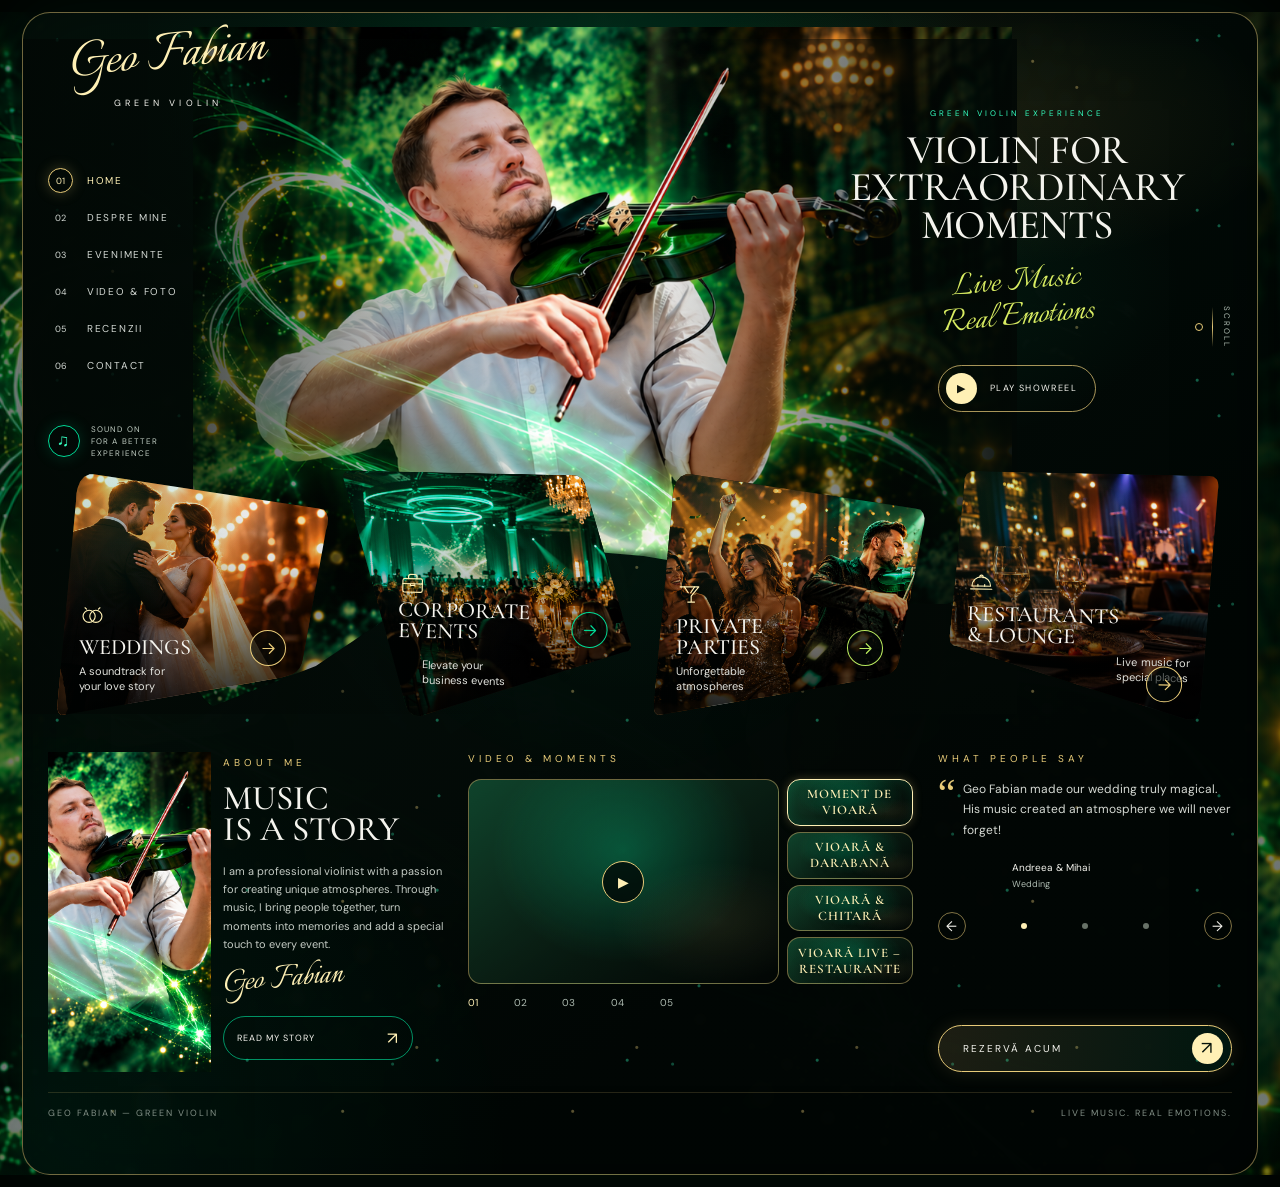
==== index.html @ 070e8568 "constructie momente si video" ====
<!DOCTYPE html>
<html lang="ro">

<head>
    <meta charset="UTF-8">
    <meta name="viewport" content="width=device-width, initial-scale=1.0">
    <meta name="theme-color" content="#03120d">

    <title>Geo Fabian | Green Violin</title>

    <meta name="description"
        content="Geo Fabian - Green Violin. Muzică live la nunți, evenimente corporate și petreceri private.">

    <link rel="stylesheet" href="style.css">
</head>

<body>

    <main class="site-shell">

        <!-- HERO: NAVIGARE + ARTIST + SLOGAN -->

        <section class="hero" id="home">

            <header class="brand">
                <a href="#home" class="brand-link" aria-label="Green Violin - Acasă">
                    <span class="brand-name">Geo Fabian</span>
                    <span class="brand-subtitle">GREEN VIOLIN</span>
                </a>
            </header>

            <nav class="side-navigation" aria-label="Navigare principală">


                <a href="#home" class="nav-link active">
                    <span class="nav-number">01</span>
                    <span>Home</span>
                </a>

                <a href="#despre" class="nav-link">
                    <span class="nav-number">02</span>
                    <span>Despre mine</span>
                </a>

                <a href="#evenimente" class="nav-link">
                    <span class="nav-number">03</span>
                    <span>Evenimente</span>
                </a>

                <a href="#media" class="nav-link">
                    <span class="nav-number">04</span>
                    <span>Video & Foto</span>
                </a>

                <a href="#recenzii" class="nav-link">
                    <span class="nav-number">05</span>
                    <span>Recenzii</span>
                </a>

                <a href="#contact" class="nav-link">
                    <span class="nav-number">06</span>
                    <span>Contact</span>
                </a>
            </nav>

            <button class="sound-control" type="button" aria-pressed="false">
                <span class="sound-icon" aria-hidden="true">♫</span>
                <span>
                    Sound on<br>
                    for a better<br>
                    experience
                </span>
            </button>

            <div class="hero-artist">
                <img src="images/geo-fabian-hero.png" alt="Geo Fabian cântând la vioara verde" class="hero-image">
            </div>

            <div class="hero-copy">
                <p class="hero-eyebrow">GREEN VIOLIN EXPERIENCE</p>

                <h1>
                    Violin for<br>
                    extraordinary<br>
                    moments
                </h1>

                <p class="hero-signature">
                    Live Music<br>
                    Real Emotions
                </p>

                <a href="#media" class="showreel-button">
                    <span class="play-icon" aria-hidden="true">▶</span>
                    <span>Play showreel</span>
                </a>
            </div>

            <a href="#evenimente" class="scroll-indicator">
                <span>Scroll</span>
                <span class="scroll-line"></span>
                <span class="scroll-dot"></span>
            </a>

        </section>


        <!-- SERVICII / EVENIMENTE -->

        <section class="events-section" id="evenimente">

            <a class="event-card wedding-card" href="weddings.html" aria-label="Detalii și ofertă pentru nunți">
                <div class="event-card-shape">
                    <img src="images/weddings.jpg" alt="Muzică live la o nuntă">
                    <div class="event-overlay"></div>

                    <div class="event-content">
                        <span class="event-icon" aria-hidden="true">
                            <svg class="event-icon-svg" viewBox="0 0 32 32" focusable="false">
                                <circle cx="12" cy="17" r="7.2" />
                                <circle cx="20" cy="17" r="7.2" />
                                <path d="M9 8.5 7.2 6.8M23 8.5l1.8-1.7" />
                            </svg>
                        </span>
                        <h2>Weddings</h2>
                        <p>A soundtrack for<br>your love story</p>
                    </div>

                    <span class="event-arrow" aria-hidden="true">
                        <svg class="event-arrow-icon" viewBox="0 0 24 24" aria-hidden="true" focusable="false">
                            <path d="M5 12h14M13 6l6 6-6 6" />
                        </svg>
                    </span>
                </div>
            </a>

            <a class="event-card corporate-card" href="corporate.html"
                aria-label="Detalii și ofertă pentru evenimente corporate">
                <div class="event-card-shape">
                    <img src="images/corporate-events.jpg" alt="Eveniment corporate cu muzică live">
                    <div class="event-overlay"></div>

                    <div class="event-content">
                        <span class="event-icon" aria-hidden="true">
                            <svg class="event-icon-svg" viewBox="0 0 32 32" focusable="false">
                                <rect x="4.5" y="11" width="23" height="16" rx="2" />
                                <path
                                    d="M11 11V8.5A2.5 2.5 0 0 1 13.5 6h5A2.5 2.5 0 0 1 21 8.5V11M4.5 17h23M13.5 17v2h5v-2" />
                            </svg>
                        </span>
                        <h2>Corporate<br>Events</h2>
                        <p>Elevate your<br>business events</p>
                    </div>

                    <span class="event-arrow" aria-hidden="true">
                        <svg class="event-arrow-icon" viewBox="0 0 24 24" aria-hidden="true" focusable="false">
                            <path d="M5 12h14M13 6l6 6-6 6" />
                        </svg>
                    </span>
                </div>
            </a>
            <a class="event-card private-card" href="private-parties.html"
                aria-label="Detalii și ofertă pentru petreceri private">
                <div class="event-card-shape">
                    <img src="images/private-parties.jpg" alt="Petrecere privată cu muzică live">
                    <div class="event-overlay"></div>

                    <div class="event-content">
                        <span class="event-icon" aria-hidden="true">
                            <svg class="event-icon-svg" viewBox="0 0 32 32" focusable="false">
                                <path d="M5 7h22L18 18v7M14 25h8M18 18v7" />
                                <path d="M10 7l4.5 7M22 7l-4.5 7" />
                            </svg>
                        </span>
                        <h2>Private<br>Parties</h2>
                        <p>Unforgettable<br>atmospheres</p>
                    </div>

                    <span class="event-arrow" aria-hidden="true"> <svg class="event-arrow-icon" viewBox="0 0 24 24"
                            aria-hidden="true" focusable="false">
                            <path d="M5 12h14M13 6l6 6-6 6" />
                        </svg>
                    </span>
                </div>
            </a>

            <a class="event-card lounge-card" href="restaurants-lounge.html"
                aria-label="Detalii și ofertă pentru restaurante și lounge">
                <div class="event-card-shape">
                    <img src="images/restaurants-lounge.jpg" alt="Restaurant elegant cu muzică live">
                    <div class="event-overlay"></div>

                    <div class="event-content">
                        <span class="event-icon" aria-hidden="true">
                            <svg class="event-icon-svg" viewBox="0 0 32 32" focusable="false">
                                <path d="M5 20.5a11 11 0 0 1 22 0H5Z" />
                                <path d="M3.5 24h25M14 9.5a2 2 0 1 1 4 0v1" />
                                <path d="M12 20.5v-2M20 20.5v-2" />
                            </svg>
                        </span>
                        <h2>Restaurants<br>& Lounge</h2>
                        <p>Live music for<br>special places</p>
                    </div>

                    <span class="event-arrow" aria-hidden="true">
                        <svg class="event-arrow-icon" viewBox="0 0 24 24" aria-hidden="true" focusable="false">
                            <path d="M5 12h14M13 6l6 6-6 6" />
                        </svg>
                    </span>
                </div>
            </a>

        </section>


        <!-- PREZENTARE ARTIST -->

        <section class="lower-section" id="despre">

            <article class="about-section">
                <div class="about-image-wrap">
                    <img src="images/geo-fabian-hero.png" alt="Portret artistic Geo Fabian - Green Violin"
                        class="about-image">
                </div>

                <div class="about-content">
                    <p class="section-eyebrow">ABOUT ME</p>

                    <h2>Music<br>is a story</h2>

                    <p class="about-description">
                        I am a professional violinist with a passion
                        for creating unique atmospheres. Through music,
                        I bring people together, turn moments into
                        memories and add a special touch to every event.
                    </p>

                    <p class="about-signature">Geo Fabian</p>

                    <button type="button" class="outline-button story-toggle" id="storyToggle" aria-expanded="false"
                        aria-controls="storyPanel">
                        <span class="story-button-text">Read my story</span>
                        <span class="story-button-icon">↗</span>
                    </button>
                </div>
                <div class="story-panel" id="storyPanel" aria-hidden="true">
                    <div class="story-panel-inner">
                        <p class="section-eyebrow">THE STORY BEHIND THE MUSIC</p>

                        <h3>My Story</h3>

                        <div class="story-text">
                            <!-- Povestea lui Geo va fi completată ulterior. -->
                        </div>
                    </div>
                </div>
            </article>




            <!-- GALERIE VIDEO SI FOTO -->


            <!-- GALERIE VIDEO SI FOTO -->
            <section class="media-section" id="media">
                <p class="section-eyebrow">VIDEO & MOMENTS</p>

                <div class="media-gallery">

                    <!-- ZONA VIDEO / FOTO PRINCIPALA -->
                    <div class="featured-video" id="featuredMedia">

                        <video id="featuredMediaVideo" muted playsinline loop preload="none">
                        </video>

                        <img id="featuredMediaImage" src="" alt="Geo Fabian - Green Violin">

                        <span class="video-play" id="mediaPlayIcon" aria-hidden="true">▶</span>

                    </div>

                    <!-- CELE PATRU OFERTE -->
                    <div class="media-thumbnails">

                        <button type="button" class="media-thumb active" data-video="" data-images=""
                            aria-pressed="true">

                            <span class="media-thumb-title">MOMENT DE VIOARĂ</span>
                        </button>

                        <button type="button" class="media-thumb" data-video="" data-images="" aria-pressed="false">

                            <span class="media-thumb-title">VIOARĂ & DARABANĂ</span>
                        </button>

                        <button type="button" class="media-thumb" data-video="" data-images="" aria-pressed="false">

                            <span class="media-thumb-title">VIOARĂ & CHITARĂ</span>
                        </button>

                        <button type="button" class="media-thumb" data-video="" data-images="" aria-pressed="false">

                            <span class="media-thumb-title">VIOARĂ LIVE – RESTAURANTE</span>
                        </button>

                    </div>

                </div>

                <div class="gallery-pagination" aria-label="Paginare galerie">
                    <span class="current">01</span>
                    <span>02</span>
                    <span>03</span>
                    <span>04</span>
                    <span>05</span>
                </div>
            </section>



            <!-- RECENZII -->

            <section class="reviews-section" id="recenzii">
                <p class="section-eyebrow">WHAT PEOPLE SAY</p>

                <div class="review-content">
                    <span class="quote-mark" aria-hidden="true">“</span>

                    <blockquote>
                        Geo Fabian made our wedding truly magical.
                        His music created an atmosphere we will
                        never forget!
                    </blockquote>

                    <div class="review-author">
                        <img src="images/review-couple.jpg" alt="Cuplu care a beneficiat de serviciile artistului">

                        <div>
                            <p>Andreea & Mihai</p>
                            <span>Wedding</span>
                        </div>
                    </div>
                </div>

                <div class="review-pagination" aria-label="Navigare recenzii">
                    <button type="button" aria-label="Recenzia anterioară">←</button>
                    <span class="review-dot active"></span>
                    <span class="review-dot"></span>
                    <span class="review-dot"></span>
                    <button type="button" aria-label="Recenzia următoare">→</button>
                </div>

                <button type="button" class="book-button" id="contact">
                    <span>Rezervă acum</span>
                    <span class="book-arrow">↗</span>
                </button>
            </section>

        </section>

        <footer class="site-footer">
            <p>Geo Fabian — GREEN VIOLIN</p>
            <p>Live Music. Real Emotions.</p>
        </footer>


        <!-- FEREASTRĂ REZERVARE -->
        <div class="booking-modal" id="bookingModal" aria-hidden="true">
            <div class="booking-backdrop" data-close-booking></div>

            <div class="booking-panel" role="dialog" aria-modal="true" aria-labelledby="bookingTitle">

                <button type="button" class="booking-close" data-close-booking aria-label="Închide fereastra">×</button>

                <p class="section-eyebrow">GREEN VIOLIN EXPERIENCE</p>
                <h2 id="bookingTitle">Hai să creăm un moment special</h2>
                <p class="booking-intro">
                    Spune-mi câteva detalii despre evenimentul tău și despre experiența muzicală pe care ți-o dorești.
                </p>

                <form id="bookingForm">

                    <label for="eventType">Tipul evenimentului</label>
                    <select id="eventType" name="eventType" required>
                        <option value="">Alege tipul evenimentului</option>
                        <option>Nuntă – primirea invitaților</option>
                        <option>Nuntă – moment artistic</option>
                        <option>Eveniment corporate</option>
                        <option>Lansare de carte</option>
                        <option>Expoziție</option>
                        <option>Petrecere privată</option>
                        <option>Club</option>
                        <option>Concert / Cafenea</option>
                        <option>Restaurant / Lounge</option>
                        <option>Alt tip de eveniment</option>
                    </select>

                    <label for="eventDate">Data evenimentului</label>
                    <input type="date" id="eventDate" name="eventDate" required>

                    <label for="musicFormat">Formula muzicală dorită</label>
                    <select id="musicFormat" name="musicFormat" required>
                        <option value="">Alege formula muzicală</option>
                        <option>Vioară solo</option>
                        <option>Mandolină solo</option>
                        <option>Vioară + darbuka</option>
                        <option>Vioară + chitară</option>
                    </select>

                    <label for="performanceDuration">Durata aproximativă a programului</label>
                    <input type="text" id="performanceDuration" name="performanceDuration"
                        placeholder="Exemplu: 1 oră, 2 ore..." required>

                    <label for="eventLocation">Locația evenimentului</label>
                    <input type="text" id="eventLocation" name="eventLocation" placeholder="Oraș / local / sală"
                        required>

                    <label for="eventTime">Ora aproximativă de începere</label>
                    <input type="time" id="eventTime" name="eventTime">

                    <label for="bookingDetails">Alte detalii (opțional)</label>
                    <textarea id="bookingDetails" name="bookingDetails" rows="3"
                        placeholder="Povestește-mi câteva detalii despre eveniment..."></textarea>

                    <button type="submit" class="booking-submit">
                        Trimite solicitarea pe WhatsApp <span>↗</span>
                    </button>

                    <p class="booking-note">
                        Solicitarea nu reprezintă o rezervare confirmată. Vei primi un răspuns privind disponibilitatea
                        și oferta.
                    </p>

                </form>
            </div>
        </div>



    </main>

    <script>
        const storyToggle = document.getElementById("storyToggle");
        const storyPanel = document.getElementById("storyPanel");
        const storyButtonText = storyToggle.querySelector(".story-button-text");

        storyToggle.addEventListener("click", () => {
            const isOpen = storyToggle.getAttribute("aria-expanded") === "true";

            storyToggle.setAttribute("aria-expanded", String(!isOpen));
            storyPanel.setAttribute("aria-hidden", String(isOpen));

            storyButtonText.textContent = isOpen
                ? "Read my story"
                : "Close story";

            if (isOpen) {
                storyPanel.classList.remove("is-open");
                storyPanel.classList.add("is-closing");

                const finishClosing = (event) => {
                    if (event.target !== storyPanel ||
                        event.animationName !== "storyFadeOut") {
                        return;
                    }

                    storyPanel.classList.remove("is-closing");
                    storyPanel.removeEventListener("animationend", finishClosing);
                };

                storyPanel.addEventListener("animationend", finishClosing);

            } else {
                storyPanel.classList.remove("is-closing");
                storyPanel.classList.add("is-open");
            }
        });


        // VIDEO & MOMENTS - SELECTAREA OFERTELOR

        const mediaButtons = document.querySelectorAll(".media-thumb");
        const featuredVideo = document.getElementById("featuredMediaVideo");
        const featuredImage = document.getElementById("featuredMediaImage");
        const mediaPlayIcon = document.getElementById("mediaPlayIcon");

        let imageSlideshow = null;

        function stopCurrentMedia() {
            clearInterval(imageSlideshow);
            imageSlideshow = null;

            featuredVideo.pause();
            featuredVideo.removeAttribute("src");
            featuredVideo.load();
            featuredVideo.classList.remove("is-visible");

            featuredImage.removeAttribute("src");
            featuredImage.classList.remove("is-visible");

            mediaPlayIcon.style.display = "none";
        }

        function showImages(images) {
            let currentImage = 0;

            function displayImage() {
                featuredImage.classList.remove("is-visible");

                featuredImage.onload = () => {
                    featuredImage.classList.add("is-visible");
                };

                featuredImage.src = images[currentImage];
                currentImage = (currentImage + 1) % images.length;
            }

            displayImage();

            if (images.length > 1) {
                imageSlideshow = setInterval(displayImage, 3000);
            }
        }

        function selectMedia(button) {
            stopCurrentMedia();

            mediaButtons.forEach(item => {
                const isActive = item === button;

                item.classList.toggle("active", isActive);
                item.setAttribute("aria-pressed", String(isActive));
            });

            const videoSource = button.dataset.video.trim();
            const imageSources = button.dataset.images
                .split("|")
                .map(path => path.trim())
                .filter(Boolean);

            if (videoSource) {
                featuredVideo.src = videoSource;
                featuredVideo.classList.add("is-visible");
                featuredVideo.load();

                featuredVideo.play().catch(() => {
                    mediaPlayIcon.style.display = "grid";
                });

            } else if (imageSources.length > 0) {
                showImages(imageSources);
            }
        }

        mediaButtons.forEach(button => {
            button.addEventListener("click", () => selectMedia(button));
        });


        // BOOKING MODAL
        const bookingModal = document.getElementById("bookingModal");
        const bookingButton = document.getElementById("contact");
        const bookingForm = document.getElementById("bookingForm");

        function openBookingModal() {
            bookingModal.classList.add("is-open");
            bookingModal.setAttribute("aria-hidden", "false");
            document.body.classList.add("booking-open");
        }

        function closeBookingModal() {
            bookingModal.classList.remove("is-open");
            bookingModal.setAttribute("aria-hidden", "true");
            document.body.classList.remove("booking-open");
        }

        bookingButton.addEventListener("click", openBookingModal);

        document.querySelectorAll("[data-close-booking]").forEach(button => {
            button.addEventListener("click", closeBookingModal);
        });

        document.addEventListener("keydown", event => {
            if (event.key === "Escape" && bookingModal.classList.contains("is-open")) {
                closeBookingModal();
            }
        });

        // TRIMITERE SOLICITARE PE WHATSAPP
        bookingForm.addEventListener("submit", function (event) {
            event.preventDefault();

            const tipEveniment = document.getElementById("eventType").value;
            const data = document.getElementById("eventDate").value;
            const formula = document.getElementById("musicFormat").value;
            const durata = document.getElementById("performanceDuration").value;
            const locatie = document.getElementById("eventLocation").value;
            const ora = document.getElementById("eventTime").value;
            const detalii = document.getElementById("bookingDetails").value;

            const mesaj = `
SOLICITARE DE REZERVARE — GREEN VIOLIN

Tipul evenimentului: ${tipEveniment}
Data: ${data}
Formula muzicală: ${formula}
Durata programului: ${durata}
Locația: ${locatie}
Ora de începere: ${ora || "Nespecificată"}

Detalii suplimentare:
${detalii || "Nu au fost adăugate detalii."}

Doresc să verific disponibilitatea și să primesc o ofertă.
            `;

            const numarWhatsApp = "07XXXXXX";
            const linkWhatsApp = `https://wa.me/${numarWhatsApp}?text=${encodeURIComponent(mesaj)}`;

            window.open(linkWhatsApp, "_blank");
        });


    </script>



</body>

</html>
---- style.css ----
/* =========================================================



   GEO FABIAN — GREEN VIOLIN



   Desktop concept reconstruction — temporary abstract visuals



   Replace the entire contents of style.css with this file.



   ========================================================= */







@import url('https\://fonts.googleapis.com/css2?family=Cormorant+Garamond:wght@400;500;600;700&family=DM+Sans:wght@300;400;500;600&family=Italianno&display=swap');







:root {



    --bg: #020805;



    --bg-deep: #010402;



    --panel: #06150e;



    --emerald: #00d995;



    --emerald-bright: #35ffc0;



    --emerald-dark: #063b29;



    --lime: #d9ed62;



    --gold: #e8cb79;



    --gold-light: #fff0b5;



    --white: #f5f4ee;



    --muted: #aebbb1;



    --line: rgba(232, 203, 121, .48);



    --shell-width: 1800px;



}







* {

    box-sizing: border-box;

    margin: 0;

    padding: 0;

}



html {

    scroll-behavior: smooth;

    background: var(--bg-deep);

}



body {

    min-width: 1100px;
    color: var(--white);

    background-color: #010604;
    background-image:
        linear-gradient(rgba(1, 6, 4, .55), rgba(1, 6, 4, .55)),
        url("images/geo-fabian-hero.png");
    background-position: center center;
    background-size: cover;
    background-repeat: no-repeat;
    background-attachment: scroll;

    font-family: 'DM Sans', sans-serif;
    font-size: 14px;
    overflow-x: hidden;
}


a {

    color: inherit;

    text-decoration: none;

}



button {

    color: inherit;

    font: inherit;

}



img {

    display: block;

    max-width: 100%;

    object-fit: cover;

}







.site-shell {



    position: relative;



    isolation: isolate;



    width: min(calc(100% - 44px), var(--shell-width));



    margin: 12px auto;



    padding: 26px 25px 55px;



    overflow: hidden;



    border: 1px solid var(--line);



    border-radius: 28px;



    background:



        radial-gradient(ellipse at 48% 5%, rgba(0, 112, 65, .16), transparent 40%),



        linear-gradient(145deg, rgba(4, 19, 12, .97), rgba(1, 6, 4, .99) 72%);



    box-shadow: 0 0 65px rgba(0, 225, 135, .06), inset 0 0 80px rgba(0, 0, 0, .42);



}



.site-shell::before {



    content: "";
    position: absolute;
    z-index: -1;
    inset: 0;
    pointer-events: none;
    opacity: .55;
    background:



        radial-gradient(ellipse at 48% 25%, rgba(0, 180, 102, .13), transparent 40%),
        radial-gradient(ellipse at 2% 100%, rgba(0, 217, 149, .12), transparent 28%),
        radial-gradient(circle at 18% 16%, rgba(53, 255, 192, .65) 0 1px, transparent 2px),
        radial-gradient(circle at 39% 23%, rgba(232, 203, 121, .7) 0 1px, transparent 2px),
        radial-gradient(circle at 60% 12%, rgba(53, 255, 192, .6) 0 1px, transparent 2px),
        radial-gradient(circle at 79% 31%, rgba(232, 203, 121, .65) 0 1px, transparent 2px),
        radial-gradient(circle at 32% 57%, rgba(53, 255, 192, .5) 0 1px, transparent 2px);

    background-size: auto, auto, 190px 170px, 230px 210px, 260px 190px, 220px 240px, 280px 230px;

}




/* HERO */



.hero {



    position: relative;

    isolation: isolate;

    display: grid;



    grid-template-columns: 190px minmax(0, 1fr) 340px;



    align-items: center;

    gap: 14px;

    min-height: 430px;

    margin-bottom: 0;



}



.hero::before {



    content: "";

    position: absolute;

    z-index: -3;

    inset: -26px -25px 0 100px;

    pointer-events: none;



    background:



        radial-gradient(ellipse at 43% 44%, rgba(0, 231, 139, .30), transparent 38%),



        radial-gradient(ellipse at 56% 60%, rgba(0, 110, 68, .22), transparent 47%),



        radial-gradient(ellipse at 72% 25%, rgba(216, 178, 81, .11), transparent 30%),



        radial-gradient(ellipse at 36% 20%, rgba(1, 67, 41, .42), transparent 45%);



}



.hero::after {

    content: "";
    position: absolute;
    z-index: -1;
    top: 0;
    bottom: -245px;
    left: -100px;
    right: 215px;
    pointer-events: none;

    background: linear-gradient(90deg,
            rgba(2, 8, 5, .96) 0%,
            rgba(2, 8, 5, .75) 22%,
            rgba(2, 8, 5, .35) 38%,
            transparent 55%,
            rgba(2, 8, 5, .04) 66%,
            rgba(2, 8, 5, .96) 100%);
}



.brand {

    position: absolute;

    z-index: 6;

    top: 0;

    left: 22px;

}



.brand-link {

    display: flex;

    flex-direction: column;

    width: max-content;

}



.brand-name {

    color: var(--gold-light);

    font-family: 'Italianno', cursive;

    font-size: 61px;

    line-height: .82;

    transform: rotate(-5deg);

    transform-origin: left center;

}



.brand-subtitle {

    margin-top: 8px;

    padding-left: 44px;

    color: var(--white);

    font-size: 9px;

    letter-spacing: 4.2px;

}



.side-navigation {

    position: relative;

    z-index: 5;

    align-self: center;

    display: flex;

    flex-direction: column;

    gap: 12px;

    padding-top: 38px;

}



.nav-link {
    display: grid;
    grid-template-columns: 29px 1fr;
    align-items: center;
    gap: 10px;
    min-height: 25px;
    width: max-content;
    align-self: flex-start;
    color: #d4d9d4;
    font-size: 10px;
    font-weight: 400;
    letter-spacing: 1.7px;
    text-transform: uppercase;
    transition: color .25s ease;
}



.nav-number {

    display: grid;

    place-items: center;

    width: 25px;

    height: 25px;

    border: 1px solid transparent;

    border-radius: 50%;

    font-size: 9px;

    letter-spacing: 0;

    transition: border-color .25s ease, box-shadow .25s ease;

}



.nav-link:hover,
.nav-link.active {
    color: var(--gold-light);
}



.nav-link.active .nav-number {
    border-color: var(--gold);
    box-shadow: 0 0 14px rgba(232, 203, 121, .25);
}

/* Green emerald glow on menu hover */
.nav-link:hover {
    color: var(--gold-light);
    text-shadow:
        0 0 6px rgba(0, 217, 149, .75),
        0 0 14px rgba(0, 217, 149, .45),
        0 0 24px rgba(0, 217, 149, .25);
}

.nav-link:hover .nav-number {
    border-color: var(--emerald);
    box-shadow:
        0 0 8px rgba(0, 217, 149, .55),
        0 0 16px rgba(0, 217, 149, .3);
}



.sound-control {
    position: absolute;
    z-index: 6;
    left: 0;
    bottom: 10px;
    display: flex;
    align-items: center;
    gap: 11px;
    border: 0;
    background: transparent;
    color: #c2cec4;
    text-align: left;
    text-transform: uppercase;
    letter-spacing: 1.1px;
    font-size: 8px;
    line-height: 1.5;
    cursor: pointer;
}



.sound-icon {

    display: grid;

    place-items: center;

    flex: 0 0 32px;

    width: 32px;

    height: 32px;

    border: 1px solid var(--emerald);

    border-radius: 50%;

    color: var(--emerald-bright);

    font-size: 17px;

    box-shadow: 0 0 16px rgba(0, 217, 149, .18);

}







/* Abstract hero image placeholder: gives the central space visual weight before photos arrive. */



.hero-artist {



    position: absolute;

    z-index: -2;

    top: -12px;

    right: 220px;

    bottom: 0;

    left: 145px;

    overflow: hidden;

    pointer-events: none;



    background:



        radial-gradient(ellipse at 47% 39%, rgba(0, 245, 150, .25), transparent 27%),



        radial-gradient(ellipse at 54% 55%, rgba(0, 112, 69, .40), transparent 47%),



        radial-gradient(ellipse at 33% 60%, rgba(0, 255, 170, .14), transparent 35%),



        radial-gradient(ellipse at 68% 18%, rgba(232, 203, 121, .16), transparent 22%),



        linear-gradient(120deg, rgba(0, 0, 0, .05), rgba(0, 0, 0, .22));



}



.hero-artist::before {



    content: "";
    position: absolute;
    inset: -10%;
    opacity: .75;
    pointer-events: none;


    background:

        radial-gradient(ellipse at 45% 52%, transparent 0 25%, rgba(36, 255, 166, .8) 25.2%, transparent 25.8%),
        radial-gradient(ellipse at 49% 48%, transparent 0 33%, rgba(232, 203, 121, .65) 33.2%, transparent 33.7%),
        radial-gradient(ellipse at 54% 52%, transparent 0 40%, rgba(0, 220, 145, .55) 40.2%, transparent 40.7%),
        radial-gradient(circle at 23% 30%, #e8cb79 0 1px, transparent 3px),
        radial-gradient(circle at 72% 29%, #35ffc0 0 1px, transparent 3px),
        radial-gradient(circle at 67% 73%, #e8cb79 0 1px, transparent 3px),
        radial-gradient(circle at 35% 80%, #35ffc0 0 1px, transparent 3px);
    filter: drop-shadow(0 0 8px rgba(0, 255, 166, .35));

    transform: translateY(100px) rotate(-13deg) scale(1.15);

    z-index: 0;

}



.hero-artist::after {



    content: "";

    position: absolute;

    inset: 0;

    pointer-events: none;



    background: radial-gradient(ellipse at 50% 44%, transparent 0 18%, rgba(1, 6, 4, .08) 45%, rgba(1, 6, 4, .7) 100%), linear-gradient(0deg, rgba(0, 0, 0, .3), transparent 40%);



}



.hero-image {

    width: 100%;

    height: 100%;

    object-fit: cover;

    object-position: center 10%;

    opacity: 1;
    position: relative;
    z-index: 1;

}



.hero-copy {

    grid-column: 3;
    position: relative;
    z-index: 4;
    width: 100%;
    min-width: 0;
    padding: 34px 0 22px;
    text-align: center;
    transform: translateX(-45px);
}



.hero-eyebrow {

    margin-bottom: 14px;

    color: var(--emerald-bright);

    font-size: 8px;

    letter-spacing: 3px;

}



.hero-copy h1 {

    max-width: 100%;

    color: var(--white);

    font-family: 'Cormorant Garamond', serif;

    font-size: clamp(35px, 3.2vw, 49px);

    font-weight: 500;

    line-height: .91;

    letter-spacing: -.8px;

    text-transform: uppercase;

    text-wrap: balance;

}



.hero-signature {

    margin-top: 21px;

    color: var(--lime);

    font-family: 'Italianno', cursive;

    font-size: 39px;

    line-height: .9;

    transform: rotate(-5deg);

}



.showreel-button {

    display: inline-flex;

    align-items: center;

    gap: 13px;

    margin-top: 30px;

    padding: 7px 18px 7px 7px;

    border: 1px solid rgba(232, 203, 121, .72);

    border-radius: 40px;

    color: var(--white);

    font-size: 9px;

    letter-spacing: 1.4px;

    text-transform: uppercase;

    white-space: nowrap;

    transition: box-shadow .3s ease, border-color .3s ease;

}



.showreel-button:hover {

    border-color: var(--gold-light);

    box-shadow: 0 0 22px rgba(232, 203, 121, .25);

}



.play-icon {

    display: grid;

    place-items: center;

    flex: 0 0 31px;

    width: 31px;

    height: 31px;

    border-radius: 50%;

    background: var(--gold-light);

    color: #10150d;

    font-size: 11px;

}



.scroll-indicator {

    position: absolute;

    z-index: 5;

    top: 62%;

    right: 0;

    display: flex;

    flex-direction: column;

    align-items: center;

    gap: 9px;

    color: var(--muted);

    font-size: 8px;

    letter-spacing: 2px;

    text-transform: uppercase;

    writing-mode: vertical-rl;

}



.scroll-line {

    width: 1px;

    height: 40px;

    background: linear-gradient(transparent, var(--gold), transparent);

}



.scroll-dot {

    width: 8px;

    height: 8px;

    border: 1px solid var(--gold);

    border-radius: 50%;

}







/* EVENT CARDS — fixed asymmetrical geometry inspired by the reference */

.events-section {

    position: relative;

    z-index: 4;

    display: grid;

    grid-template-columns: repeat(4, minmax(0, 1fr));

    gap: 13px;

    margin: 0 0 27px;

    align-items: center;

    perspective: none;

}



.event-card {

    --card-glow: #e8cb79;

    position: relative;

    isolation: isolate;

    min-width: 0;

    height: 228px;

    overflow: hidden;

    background:

        radial-gradient(ellipse at 32% 18%, rgba(0, 230, 140, .20), transparent 48%),

        radial-gradient(ellipse at 78% 28%, rgba(232, 203, 121, .10), transparent 40%),

        linear-gradient(145deg, #10281b, #020805 78%);

    transform: skewX(-9deg) rotate(-2.5deg);

    transform-origin: center;

    transition: border-color .3s ease, box-shadow .3s ease, filter .3s ease;

    cursor: pointer
}



.wedding-card {

    --card-glow: #e8cb79;

    transform: skewX(-10deg) rotate(-2.5deg) translateY(2px)
}



.corporate-card {

    --card-glow: #00e6a0;

    transform: skewX(-8deg) rotate(1.8deg) translateY(-2px)
}



.private-card {

    --card-glow: #b9e95e;

    transform: skewX(-8deg) rotate(-1.8deg) translateY(1px)
}



.lounge-card {

    --card-glow: #e8cb79;

    transform: skewX(-10deg) rotate(1.8deg) translateY(-1px)
}



.event-card>img {

    position: absolute;

    z-index: -2;

    inset: 0;

    width: 100%;

    height: 100%;

    object-fit: cover;

    opacity: 1;

    transform: skewX(9deg) scale(1.13);

    transition: filter .3s ease
}



.event-card::before {

    content: "";

    position: absolute;

    z-index: -1;

    inset: 0;

    pointer-events: none;

    background:

        radial-gradient(circle at 20% 25%, rgba(232, 203, 121, .12), transparent 35%),

        linear-gradient(180deg, rgba(0, 0, 0, .02) 5%, rgba(0, 0, 0, .16) 35%, rgba(0, 0, 0, .92) 100%)
}



.event-card::after {

    content: "";

    position: absolute;

    z-index: -1;

    inset: -25% -12%;

    pointer-events: none;

    opacity: .65;

    background:

        radial-gradient(ellipse at 25% 30%, rgba(0, 255, 170, .18), transparent 36%),

        radial-gradient(ellipse at 70% 20%, rgba(232, 203, 121, .12), transparent 28%)
}



.event-overlay {

    position: absolute;

    z-index: -1;

    inset: 0;

    background: linear-gradient(110deg, rgba(0, 30, 18, .15), transparent 65%);

}



.event-content {

    position: absolute;
    z-index: 2;
    left: 22px;
    bottom: 18px;
    transform: skewX(9deg);
    transform-origin: left bottom;

}



.event-icon {

    display: block;

    margin-bottom: 8px;

    color: var(--gold-light);

    font-size: 24px;

    line-height: 1;

}



.event-content h2 {

    font-family: 'Cormorant Garamond', serif;

    font-size: 22px;

    font-weight: 500;

    line-height: .94;

    text-transform: uppercase;

}



.event-content p {

    margin-top: 7px;

    color: #e1e2dc;

    font-size: 11px;

    line-height: 1.35;

}



.event-arrow {

    position: absolute;

    z-index: 3;

    right: 17px;

    bottom: 17px;

    display: grid;

    place-items: center;

    width: 36px;

    height: 36px;

    border: 1px solid var(--card-glow);

    border-radius: 50%;

    background: rgba(0, 0, 0, .35);

    color: var(--gold-light);

    font-size: 19px;

    transform: skewX(9deg);

    transition: background .3s ease, color .3s ease, box-shadow .3s ease;

}



/* Hover: light and border only; cards do not move */





.wedding-card:hover {

    transform: skewX(-10deg) rotate(-2.5deg) translateY(2px)
}



.corporate-card:hover {

    transform: skewX(-8deg) rotate(1.8deg) translateY(-2px)
}



.private-card:hover {

    transform: skewX(-8deg) rotate(-1.8deg) translateY(1px)
}



.lounge-card:hover {

    transform: skewX(-10deg) rotate(1.8deg) translateY(-1px)
}



.event-card:hover .event-arrow {

    background: var(--gold-light);

    color: #06130b
}



.event-card:focus-within {

    outline: 2px solid var(--gold-light);

    outline-offset: 3px
}



@media (min-width: 1500px) {

    .event-card {

        height: 245px;

    }

}



@media (max-width: 1250px) {

    .event-card {

        height: 190px;

    }



    .event-content {

        left: 15px;

        bottom: 14px;

    }



    .event-content h2 {

        font-size: 18px;

    }



    .event-content p {

        font-size: 10px;

    }



    .event-arrow {

        right: 10px;

        width: 29px;

        height: 29px;

    }

}





/* LOWER CONTENT */



.lower-section {

    display: grid;

    grid-template-columns: minmax(0, 1.02fr) minmax(0, 1.15fr) minmax(0, .76fr);

    gap: 25px;

    align-items: stretch;

    min-height: 285px;

}



.section-eyebrow {

    margin-bottom: 14px;

    color: var(--gold);

    font-size: 10px;

    letter-spacing: 4px;

    text-transform: uppercase;

}



.about-section {

    position: relative;

    display: grid;

    grid-template-columns: minmax(0, .85fr) minmax(0, 1.15fr);

    gap: 12px;

    min-width: 0;

    overflow: hidden;

}



.about-image-wrap {

    position: relative;

    min-width: 0;

    min-height: 260px;

    align-self: stretch;

    overflow: hidden;

    background: radial-gradient(ellipse at 48% 30%, rgba(0, 217, 149, .32), transparent 48%), radial-gradient(ellipse at 72% 70%, rgba(232, 203, 121, .12), transparent 35%), linear-gradient(160deg, #102a1c, #020805);

}



.about-image-wrap::before {

    content: "";

    position: absolute;

    inset: 0;

    opacity: .65;

    background: radial-gradient(ellipse at 40% 45%, transparent 0 28%, rgba(0, 255, 166, .5) 28.2%, transparent 29%), radial-gradient(ellipse at 50% 55%, transparent 0 39%, rgba(232, 203, 121, .45) 39.2%, transparent 40%);

    transform: rotate(-20deg) scale(1.2);

}



.about-image-wrap::after {

    content: "";

    position: absolute;

    inset: 0;

    background: linear-gradient(90deg, transparent 45%, var(--bg) 100%), linear-gradient(0deg, rgba(0, 0, 0, .45), transparent 55%);

}



.about-image {
    position: relative;
    z-index: 1;
    display: block;
    width: 100%;
    height: 100%;
    object-fit: cover;
    object-position: center 40%;
    opacity: 1;
}



.about-content {

    position: relative;

    z-index: 2;

    padding: 4px 0 12px;

}



.about-content h2 {

    font-family: 'Cormorant Garamond', serif;

    font-size: clamp(29px, 2.7vw, 43px);

    font-weight: 500;

    line-height: .9;

    text-transform: uppercase;

}



.about-description {

    margin-top: 17px;

    color: #c4cbc4;

    font-size: 11px;

    line-height: 1.65;

}



.about-signature {

    margin: 8px 0;

    color: var(--gold-light);

    font-family: 'Italianno', cursive;

    font-size: 38px;

    transform: rotate(-5deg);

    transform-origin: left center;

}



.outline-button {

    display: flex;

    align-items: center;

    justify-content: space-between;

    gap: 15px;

    max-width: 190px;

    padding: 10px 13px;

    border: 1px solid rgba(0, 217, 149, .65);

    border-radius: 30px;

    font-size: 9px;

    letter-spacing: 1px;

    text-transform: uppercase;

    transition: box-shadow .25s ease, border-color .25s ease;

}



.outline-button:hover {

    border-color: var(--emerald-bright);

    box-shadow: 0 0 18px rgba(0, 217, 149, .16);

}



.outline-button span {

    color: var(--gold-light);

    font-size: 17px;

}







.media-section {

    min-width: 0;

}



.media-gallery {

    display: grid;

    grid-template-columns: minmax(0, 1.6fr) minmax(75px, .65fr);

    gap: 8px;

    height: 205px;

}



.featured-video,

.media-thumb {

    position: relative;

    display: block;

    min-width: 0;

    overflow: hidden;

    border: 1px solid rgba(232, 203, 121, .45);

    border-radius: 13px;

    background: radial-gradient(ellipse at 50% 35%, rgba(0, 217, 149, .27), transparent 60%), radial-gradient(ellipse at 80% 70%, rgba(232, 203, 121, .1), transparent 30%), linear-gradient(145deg, #103522, #030906);

}



.featured-video::before,

.media-thumb::before {

    content: "";

    position: absolute;

    inset: 0;

    pointer-events: none;

    background: linear-gradient(145deg, rgba(0, 255, 170, .07), transparent 45%, rgba(0, 0, 0, .35));

}




.featured-video img,
.featured-video video {
    position: absolute;
    inset: 0;
    width: 100%;
    height: 100%;
    object-fit: cover;
    opacity: 0;
    transition: opacity .5s ease;
}

.featured-video img.is-visible,
.featured-video video.is-visible {
    opacity: 1;
}

.media-thumb {
    width: 100%;
    padding: 0;
    cursor: pointer;
    transition: border-color .3s ease, box-shadow .3s ease;
}

.media-thumb.active {
    border-color: var(--gold-light);
    box-shadow:
        0 0 10px rgba(232, 203, 121, .25),
        inset 0 0 12px rgba(0, 217, 149, .12);
}

.media-thumb:focus-visible {
    outline: 2px solid var(--gold-light);
    outline-offset: 2px;
}



.featured-video:hover img,

.media-thumb:hover img {

    transform: scale(1.06);

}



.video-play {

    position: absolute;

    top: 50%;

    left: 50%;

    display: grid;

    place-items: center;

    width: 42px;

    height: 42px;

    border: 1px solid var(--gold);

    border-radius: 50%;

    background: rgba(0, 0, 0, .7);

    color: var(--gold-light);

    transform: translate(-50%, -50%);

}



.media-thumbnails {

    display: grid;

    grid-template-rows: repeat(4, minmax(0, 1fr));

    gap: 6px;

    min-height: 0;

}

.media-thumb-title {
    position: absolute;
    z-index: 2;
    inset: 0;
    display: flex;
    align-items: center;
    justify-content: center;
    padding: 5px;
    color: var(--gold-light);
    font-family: 'Cormorant Garamond', serif;
    font-size: 13px;
    font-weight: 600;
    letter-spacing: 1px;
    text-align: center;
    text-transform: uppercase;
    text-shadow: 0 1px 8px rgba(0, 0, 0, .9);
}



.gallery-pagination {

    display: flex;

    justify-content: space-between;

    max-width: 205px;

    margin-top: 12px;

    color: var(--muted);

    font-size: 10px;

}



.gallery-pagination .current {

    color: var(--gold-light);

}







.reviews-section {

    position: relative;

    display: flex;

    flex-direction: column;

    min-width: 0;

}



.review-content {

    position: relative;

    padding-left: 25px;

}



.quote-mark {

    position: absolute;

    top: -9px;

    left: 0;

    color: var(--gold);

    font-family: Georgia, serif;

    font-size: 40px;

}



.review-content blockquote {

    color: #d5d9d3;

    font-size: 12px;

    line-height: 1.7;

}



.review-author {

    display: flex;

    align-items: center;

    gap: 10px;

    margin-top: 16px;

}



.review-author img {

    width: 39px;

    height: 39px;

    border: 1px solid var(--gold);

    border-radius: 50%;

    opacity: 0;

    background: radial-gradient(circle, rgba(0, 217, 149, .65), rgba(5, 25, 16, .9));

}



.review-author p {

    font-size: 10px;

}



.review-author span {

    display: block;

    margin-top: 4px;

    color: var(--muted);

    font-size: 9px;

}



.review-pagination {

    display: flex;

    align-items: center;

    justify-content: space-between;

    gap: 9px;

    margin-top: 17px;

}



.review-pagination button {

    display: grid;

    place-items: center;

    width: 28px;

    height: 28px;

    border: 1px solid rgba(232, 203, 121, .55);

    border-radius: 50%;

    background: transparent;

    cursor: pointer;

}



.review-dot {

    width: 6px;

    height: 6px;

    border-radius: 50%;

    background: #687268;

}



.review-dot.active {

    background: var(--gold-light);

}



.book-button {

    display: flex;

    align-items: center;

    justify-content: space-between;

    gap: 15px;

    margin-top: auto;

    padding: 7px 8px 7px 24px;

    border: 1px solid var(--gold);

    border-radius: 35px;

    background: linear-gradient(100deg, rgba(232, 203, 121, .12), rgba(0, 217, 149, .08));

    box-shadow: 0 0 18px rgba(232, 203, 121, .12);

    font-size: 10px;

    letter-spacing: 2px;

    text-transform: uppercase;

    transition: box-shadow .3s ease;

}



.book-button:hover {

    box-shadow: 0 0 25px rgba(232, 203, 121, .25);

}



.book-arrow {

    display: grid;

    place-items: center;

    width: 31px;

    height: 31px;

    border-radius: 50%;

    background: var(--gold-light);

    color: #06130b;

    font-size: 18px;

}



.site-footer {

    display: flex;

    justify-content: space-between;

    gap: 20px;

    margin-top: 20px;

    padding-top: 14px;

    border-top: 1px solid rgba(232, 203, 121, .16);

    color: #829087;

    font-size: 9px;

    letter-spacing: 2px;

    text-transform: uppercase;

}







@media (min-width: 1500px) {



    .hero {

        min-height: 470px;

        grid-template-columns: 205px minmax(0, 1fr) 340px;

    }



    .hero-artist {

        right: 245px;

    }



    .hero::after {

        right: 245px;

    }



    .event-card {

        height: 210px;

    }



    .lower-section {

        min-height: 315px;

    }



    .media-gallery {

        height: 225px;

    }



}



@media (max-width: 1250px) {



    .site-shell {

        width: calc(100% - 24px);

        padding: 20px 16px;

    }



    .hero {

        grid-template-columns: 155px minmax(0, 1fr) 220px;

        min-height: 400px;

    }



    .hero-artist {

        left: 115px;

        right: 195px;

    }



    .hero::after {

        left: 135px;

        right: 195px;

    }



    .hero-copy h1 {

        font-size: 34px;

    }



    .event-card {

        height: 170px;

    }



    .event-content {

        left: 15px;

        bottom: 14px;

    }



    .event-content h2 {

        font-size: 18px;

    }



    .event-content p {

        font-size: 10px;

    }



    .event-arrow {

        right: 10px;

        width: 29px;

        height: 29px;

    }



    .lower-section {

        gap: 18px;

    }



}



@media (prefers-reduced-motion: reduce) {



    \*,

    *::before,

    *::after {

        scroll-behavior: auto !important;

        transition-duration: .01ms !important;

        animation-duration: .01ms !important;

        animation-iteration-count: 1 !important;

    }



}





/* ==========================================================

   EVENT CARDS — deliberately irregular silhouettes

   Fixed geometry: no movement on hover.

   ========================================================== */



.events-section {

    display: grid;

    grid-template-columns: 1.02fr 1fr 1fr 1.04fr;

    gap: 13px;

    align-items: center;

    margin-bottom: 27px;

    perspective: none;

}



.event-card {

    --card-glow: #e8cb79;

    position: relative;

    isolation: isolate;

    display: block;

    min-width: 0;

    height: 225px;

    overflow: hidden;

    background:

        radial-gradient(ellipse at 35% 12%, rgba(0, 230, 145, .22), transparent 48%),

        radial-gradient(ellipse at 78% 25%, rgba(232, 203, 121, .12), transparent 42%),

        linear-gradient(155deg, #10281b 0%, #06130c 48%, #010604 100%);

    transform: none;

    transition: filter .28s ease, brightness .28s ease;

    cursor: pointer
}



/* A distinct outline and silhouette for every card */

.wedding-card {

    --card-glow: #e8cb79
}



.corporate-card {

    --card-glow: #00e6a0
}



.private-card {

    --card-glow: #b9e95e
}



.lounge-card {

    --card-glow: #e8cb79
}



/* Glow edge follows the custom clipped silhouette */

.event-card::after {

    content: "";

    position: absolute;

    z-index: 4;

    inset: 0;

    pointer-events: none;

    background: linear-gradient(135deg, var(--card-glow), rgba(255, 255, 255, .08) 48%, var(--card-glow));

    opacity: .9;

    mix-blend-mode: screen
}



.event-card::before {

    content: "";

    position: absolute;

    z-index: 1;

    inset: 0;

    pointer-events: none;

    background:

        radial-gradient(ellipse at 25% 12%, rgba(0, 255, 170, .12), transparent 42%),

        linear-gradient(180deg, rgba(0, 0, 0, .02) 0%, rgba(0, 0, 0, .12) 36%, rgba(0, 0, 0, .94) 100%)
}



.event-card>img {

    position: absolute;

    z-index: 0;

    inset: 0;

    width: 100%;

    height: 100%;

    object-fit: cover;

    opacity: 0;

    transform: none;

    transition: filter .28s ease
}



.event-overlay {

    position: absolute;

    z-index: 1;

    inset: 0;

    pointer-events: none;

    background: linear-gradient(110deg, rgba(0, 30, 18, .12), transparent 65%);

}



.event-content {

    position: absolute;

    z-index: 2;

    left: 23px;

    bottom: 19px;

    transform: none;

    transform-origin: left bottom;

}



.event-icon {

    display: block;

    margin-bottom: 8px;

    color: var(--gold-light);

    font-size: 24px;

    line-height: 1;

}



.event-content h2 {

    font-family: 'Cormorant Garamond', serif;

    font-size: 22px;

    font-weight: 500;

    line-height: .94;

    text-transform: uppercase;

}



.event-content p {

    margin-top: 7px;

    color: #e1e2dc;

    font-size: 11px;

    line-height: 1.35;

}



.event-arrow {

    position: absolute;

    z-index: 3;

    right: 17px;

    bottom: 17px;

    display: grid;

    place-items: center;

    width: 36px;

    height: 36px;

    border: 1px solid var(--card-glow);

    border-radius: 50%;

    background: rgba(0, 0, 0, .42);

    color: var(--gold-light);

    font-size: 19px;

    transform: none;

    transition: background .28s ease, color .28s ease, box-shadow .28s ease;

}



/* Hover changes only light and border treatment; shape stays fixed */

.event-card:hover {

    transform: none
}



.event-card:hover>img {

    transform: none
}



.event-card:hover .event-arrow,

.event-card:focus-visible .event-arrow {

    background: var(--gold-light);

    color: #06130b
}



.event-card:focus-visible {

    outline: 2px solid var(--gold-light);

    outline-offset: 3px
}



@media (min-width: 1500px) {

    .event-card {

        height: 245px;

    }

}



@media (max-width: 1250px) {

    .event-card {

        height: 185px;

    }



    .event-content {

        left: 17px;

        bottom: 14px;

    }



    .event-content h2 {

        font-size: 18px;

    }



    .event-content p {

        font-size: 10px;

    }



    .event-arrow {

        right: 11px;

        bottom: 12px;

        width: 30px;

        height: 30px;

    }

}







/* ==========================================================

   FINAL EVENT CARD GEOMETRY — match the supplied reference

   Card 1 = 3; card 2 = 4 mirrored. No movement on hover.

   ========================================================== */



.events-section {

    display: grid;

    grid-template-columns: repeat(4, minmax(0, 1fr));

    gap: 12px;

    align-items: center;

    margin: 0 0 27px;

    padding: 4px 2px 7px;

    perspective: none;

}



.event-card {

    --card-glow: #e8cb79;

    position: relative;

    isolation: isolate;

    display: block;

    min-width: 0;

    height: 245px;

    overflow: hidden;

    background:

        radial-gradient(ellipse at 30% 17%, rgba(0, 230, 145, .20), transparent 48%),

        radial-gradient(ellipse at 78% 24%, rgba(232, 203, 121, .10), transparent 43%),

        linear-gradient(155deg, #10281b 0%, #06130c 48%, #010604 100%);

    transform-origin: center center;

    transition: border-color .25s ease, box-shadow .25s ease, filter .25s ease;

    cursor: pointer
}



/* Matching silhouettes: cards 1 and 3 share a shape; 2 and 4 mirror it. */

.wedding-card,

.private-card {

    transform: skewX(-7deg) rotate(-2deg)
}



.corporate-card,

.lounge-card {

    transform: skewX(-7deg) rotate(2deg)
}



.event-card>img {

    position: absolute;

    z-index: -2;

    inset: 0;

    width: 100%;

    height: 100%;

    object-fit: cover;

    opacity: 0;

    transform: none
}



.event-card::before {

    content: "";

    position: absolute;

    z-index: -1;

    inset: 0;

    pointer-events: none;

    background:

        radial-gradient(ellipse at 25% 12%, rgba(0, 255, 170, .12), transparent 42%),

        linear-gradient(180deg, rgba(0, 0, 0, .01) 0%, rgba(0, 0, 0, .10) 35%, rgba(0, 0, 0, .90) 100%)
}



.event-card::after {

    content: "";

    position: absolute;

    z-index: 4;

    inset: 0;

    pointer-events: none;

    opacity: .88
}



.event-overlay {

    position: absolute;

    z-index: 1;

    inset: 0;

    pointer-events: none;

    background: linear-gradient(110deg, rgba(0, 30, 18, .12), transparent 65%);

}



/* Counter-transform the card text so it remains visually upright. */

.event-content {

    position: absolute;

    z-index: 2;

    left: 22px;

    bottom: 19px;

    transform-origin: left bottom;

}



.wedding-card .event-content,

.private-card .event-content {

    transform: rotate(2deg) skewX(7deg)
}



.corporate-card .event-content,

.lounge-card .event-content {

    transform: rotate(-2deg) skewX(7deg)
}



.event-icon {

    display: block;

    margin-bottom: 8px;

    color: var(--gold-light);

    font-size: 24px;

    line-height: 1;

}



.event-content h2 {

    font-family: 'Cormorant Garamond', serif;

    font-size: 22px;

    font-weight: 500;

    line-height: .94;

    text-transform: uppercase;

}



.event-content p {

    margin-top: 7px;

    color: #e1e2dc;

    font-size: 11px;

    line-height: 1.35;

}



.event-arrow {

    position: absolute;

    z-index: 5;

    right: 17px;

    bottom: 17px;

    display: grid;

    place-items: center;

    width: 36px;

    height: 36px;

    border: 1px solid var(--card-glow);

    border-radius: 50%;

    background: rgba(0, 0, 0, .42);

    color: var(--gold-light);

    font-size: 19px;

    transition: background .25s ease, color .25s ease, box-shadow .25s ease;

}



.wedding-card .event-arrow,
.private-card .event-arrow {

    transform: skewX(1deg)
}



.corporate-card .event-arrow,

.lounge-card .event-arrow {

    transform: rotate(-2deg) skewX(7deg)
}



/* Hover only changes lighting; the card's position and shape stay fixed. */





.wedding-card:hover,

.private-card:hover {

    transform: skewX(-7deg) rotate(-2deg)
}



.corporate-card:hover,

.lounge-card:hover {

    transform: skewX(-7deg) rotate(2deg)
}



.corporate-card {

    --card-glow: #00e6a0
}



.private-card {

    --card-glow: #b9e95e
}



.wedding-card,

.lounge-card {

    --card-glow: #e8cb79
}



.event-card:hover .event-arrow,

.event-card:focus-visible .event-arrow {

    background: var(--gold-light);

    color: #06130b
}



.event-card:focus-visible {

    outline: 2px solid var(--gold-light);

    outline-offset: 3px
}



@media (min-width: 1500px) {

    .event-card {

        height: 245px;

    }

}



@media (max-width: 1250px) {

    .events-section {

        gap: 10px;

    }



    .event-card {

        height: 190px;

    }



    .event-content {

        left: 16px;

        bottom: 14px;

    }



    .event-content h2 {

        font-size: 18px;

    }



    .event-content p {

        font-size: 10px;

    }



    .event-arrow {

        right: 11px;

        bottom: 12px;

        width: 30px;

        height: 30px;

    }

}







/* ==========================================================

   FINAL EVENT CARD SHAPES — rounded, asymmetrical, fixed

   Cards 1 & 3 share one silhouette; 2 & 4 mirror it.

   ========================================================== */



.events-section {

    display: grid;

    grid-template-columns: repeat(4, minmax(0, 1fr));

    gap: 13px;

    align-items: center;

    overflow: visible;

}



.event-card {

    --card-glow: #e8cb79;

    position: relative;

    isolation: isolate;

    display: block;

    min-width: 0;

    height: 245px;

    overflow: hidden;

    background:

        radial-gradient(ellipse at 28% 15%, rgba(0, 230, 145, .18), transparent 48%),

        radial-gradient(ellipse at 82% 28%, rgba(232, 203, 121, .09), transparent 43%),

        linear-gradient(155deg, #10281b 0%, #06130c 48%, #010604 100%);

    transform: skewX(-7deg) rotate(-1.2deg);

    transform-origin: center;

    transition: border-color .25s ease, box-shadow .25s ease, filter .25s ease;

    cursor: pointer
}



/* First and third cards: same geometry */

.wedding-card,

.private-card {

    --card-glow: #e8cb79;

    transform: skewX(-7deg) rotate(-1.2deg)
}



/* Second and fourth cards: mirrored geometry */

.corporate-card,

.lounge-card {

    --card-glow: #00d995;

    transform: skewX(7deg) rotate(1.2deg)
}



.private-card {

    --card-glow: #b9e95e
}



.lounge-card {

    --card-glow: #e8cb79
}



.event-card>img {

    position: absolute;

    z-index: 0;

    inset: 0;

    width: 100%;

    height: 100%;

    object-fit: cover;

    opacity: 1;

    transform: none
}



.event-card::before {

    content: "";

    position: absolute;

    z-index: 1;

    inset: 0;

    pointer-events: none;

    background:

        radial-gradient(ellipse at 25% 12%, rgba(0, 255, 170, .10), transparent 42%),

        linear-gradient(180deg, rgba(0, 0, 0, .02) 0%, rgba(0, 0, 0, .12) 36%, rgba(0, 0, 0, .92) 100%)
}



.event-card::after {

    content: "";

    position: absolute;

    z-index: 1;

    inset: 0;

    pointer-events: none;

    opacity: .35;

    background: transparent
}



.event-content {

    position: absolute;

    z-index: 2;

    left: 22px;

    bottom: 24px;

    transform: skewX(7deg);

    transform-origin: left bottom;

}



.corporate-card .event-content,

.lounge-card .event-content {

    transform: skewX(-7deg)
}



.event-icon {

    display: block;

    margin-bottom: 8px;

    color: var(--gold-light);

    font-size: 24px;

    line-height: 1;

}



.event-content h2 {

    font-family: 'Cormorant Garamond', serif;

    font-size: 22px;

    font-weight: 500;

    line-height: .94;

    text-transform: uppercase;

}



.event-content p {

    margin-top: 7px;

    color: #e1e2dc;

    font-size: 11px;

    line-height: 1.35;

}



.event-arrow {

    position: absolute;
    z-index: 3;
    right: 17px;
    bottom: 17px;
    display: grid;
    place-items: center;
    width: 36px;
    height: 36px;
    border: 1px solid var(--card-glow);
    border-radius: 50%;
    background: rgba(0, 0, 0, .35);
    color: var(--gold-light);
    font-size: 19px;
    transform: skewX(7deg);
    transition: background .25s ease, color .25s ease, box-shadow .25s ease;

}



.corporate-card .event-arrow,

.lounge-card .event-arrow {

    transform: skewX(-7deg)
}



/* Hover never moves or reshapes the cards */





.wedding-card:hover,

.private-card:hover {

    transform: skewX(-7deg) rotate(-1.2deg)
}



.corporate-card:hover,

.lounge-card:hover {
    transform: skewX(7deg) rotate(1.2deg)
}



.event-card:hover .event-arrow,

.event-card:focus-visible .event-arrow {
    background: var(--gold-light);
    color: #06130b
}



.event-card:focus-visible {
    outline: 2px solid var(--gold-light);
    outline-offset: 3px
}



@media (max-width: 1250px) {

    .event-card {
        height: 185px;
    }

    .event-content {
        left: 16px;
        bottom: 14px;
    }

    .event-content h2 {
        font-size: 18px;
    }

    .event-content p {
        font-size: 10px;
    }

    .event-arrow {
        right: 11px;
        bottom: 12px;
        width: 30px;
        height: 30px;
    }

}



@media (prefers-reduced-motion: reduce) {



    .event-card,

    .event-arrow {

        transition: none;

    }

}









/* FORMA PERSONALIZATA — primul card WEDDINGS */

.wedding-card {



    width: 95%;

    justify-self: center;

    transform: none !important
}



/* Pastram textul drept */

.wedding-card .event-content {

    transform: none !important
}



/* Pastram forma fixa la hover */

.wedding-card:hover {

    transform: none !important
}





/* CARD 3 — ACEEAȘI FORMĂ CA WEDDINGS */

.private-card {

    width: 95%;

    justify-self: center;

    transform: none !important
}



.private-card .event-content {

    transform: none !important
}



.private-card:hover {

    transform: none !important
}

















/* EXTENSIE ASIMETRICĂ HERO — sub cardurile evenimentelor */

.hero-artist {

    bottom: -245px;

    border-radius: 0 0 45px 45px;



    clip-path: polygon(0 0,

            100% 0,

            100% 78%,

            97% 82%,

            92% 84%,

            85% 84%,

            75% 82%,

            65% 79%,

            55% 77%,

            45% 76%,

            35% 78%,

            25% 85%,

            15% 93%,

            0 100%);

}



/* CORPORATE EVENTS — CARD ÎNCLINAT */

.event-card.corporate-card {
    min-height: 245px;
    height: 245px;
    width: 95%;
    margin-left: 2.5%;
}


/* RESTAURANTS & LOUNGE — CARD ÎN OGLINDĂ */







/* CONTUR LUMINOS — EVENT CARDS */

/* CONTUR LUMINOS — EVENT CARDS */





/* Păstrăm intensitatea conturului și la hover */







/* ==========================================================

   EVENT CARDS — colțuri discret rotunjite, forme păstrate

   Adaugă acest bloc la FINALUL fișierului style.css.

   ========================================================== */

/* ==========================================================

   EVENT CARDS — colțuri mai rotunjite, formele păstrate

   Adaugă acest bloc la FINALUL fișierului style.css,

   înlocuind blocul anterior „carduri_colturi_rotunjite”.

   ========================================================== */















/* Păstrează glow-ul pe conturul decupat */












/* ==========================================================
   FINAL EVENT CARD GLOW — follows each rounded silhouette
   Keep this block last. Does not alter card geometry.
   ========================================================== */
.events-section .event-card {
    /* Remove the old rectangular pseudo-element outline. */
    border: 0 !important
}

.events-section .event-card::after {
    content: none !important;
    display: none !important
}



.events-section .event-card:focus-visible {
    outline: none
}

/* ==========================================================
   EVENT CARD GLOW FIX — separate silhouette from outer card
   The outer article keeps its layout/rotation.
   The inner shape clips the contents; its filter creates the glow.
   ========================================================== */

.events-section {
    overflow: visible !important;
}

.events-section .event-card {
    position: relative !important;
    overflow: visible !important;
    background: transparent !important;
    isolation: auto !important
}

/* Disable the old pseudo-elements on the outer rectangle. */
.events-section .event-card::before,
.events-section .event-card::after {
    content: none !important;
    display: none !important
}

.events-section .event-card-shape {
    position: absolute;
    inset: 0;
    width: 100%;
    height: 100%;
    overflow: hidden;
    background: #06130c;
    transition: filter .28s ease, brightness .28s ease
}

/* Exact rounded asymmetric silhouettes retained from the latest CSS. */








.events-section .event-card-shape::before {
    content: "";
    position: absolute;
    z-index: 1;
    inset: 0;
    pointer-events: none;
    background:
        radial-gradient(ellipse at 25% 12%, rgba(0, 255, 170, .10), transparent 42%),
        linear-gradient(180deg, rgba(0, 0, 0, .02) 0%, rgba(0, 0, 0, .12) 36%, rgba(0, 0, 0, .92) 100%)
}

.events-section .event-card-shape::after {
    content: "";
    position: absolute;
    z-index: 3;
    inset: 0;
    pointer-events: none;
    opacity: .48;
    transition: opacity .2s ease
}

.events-section .event-card:hover .event-card-shape::after {
    opacity: 1
}

.events-section .event-card-shape>img {
    position: absolute;
    z-index: 0;
    inset: 0;
    width: 100%;
    height: 100%;
    object-fit: cover;
    opacity: 1;
    transform: none
}

.events-section .event-card-shape .event-overlay {
    z-index: 1
}

.events-section .event-card-shape .event-content {
    z-index: 2
}

.events-section .event-card-shape .event-arrow {
    z-index: 4
}





.events-section .event-card:focus-visible {
    outline: none !important
}



/* ==========================================================
   FINAL GLOW FIX v2 — clip BOTH wrapper and inner artwork
   The wrapper's alpha silhouette now matches the custom card shape,
   so its drop-shadow follows the real polygon rather than a rectangle.
   ========================================================== */
.events-section .event-card {
    position: relative !important;
    overflow: visible !important;
    background: transparent !important
}

/* The outer wrapper gets the same silhouette as its inner artwork.
   Filter is applied AFTER this clip, so the shadow traces that outline. */




.events-section .event-card-shape {
    position: absolute !important;
    inset: 0 !important;
    overflow: hidden !important
}

.events-section .event-card:hover {
    background: transparent !important
}




/* ==========================================================
   DEFINITIVE EVENT CARD GLOW
   Outer article: no clipping; casts shadow from child silhouette.
   Inner shape: clips artwork only.
   Keep this block as the final CSS rules.
   ========================================================== */

.events-section {
    overflow: visible !important;
}

.events-section .event-card {
    position: relative !important;
    overflow: visible !important;
    background: transparent !important
}

/* The inner child alone defines the visible card silhouette. */
.events-section .event-card-shape {
    position: absolute !important;
    inset: 0 !important;
    width: 100% !important;
    height: 100% !important;
    overflow: hidden !important
}

/* First and third cards: shared rounded asymmetric silhouette. */


/* Second card. */


/* Fourth card. */


/* Hover glow stays on the unclipped outer article. */
.events-section .event-card:hover {
    background: transparent !important
}

/* Remove any old outline pseudo-elements from the outer wrapper. */
.events-section .event-card::before,
.events-section .event-card::after {
    content: none !important;
    display: none !important
}


/* FINAL CASCADE FIX:
   These selectors intentionally outrank the older card-specific
   clip-path declarations on the OUTER article elements.
   The polygons remain only on .event-card-shape.
*/
.events-section .event-card.event-card,
.events-section .event-card.event-card.wedding-card,
.events-section .event-card.event-card.corporate-card,
.events-section .event-card.event-card.private-card,
.events-section .event-card.event-card.lounge-card {
    overflow: visible !important
}

/* Keep the outer article responsible for the glow. */


/* Keep the actual silhouettes exclusively on the inner shape. */






@media (prefers-reduced-motion: reduce) {
    .events-section .event-card.event-card {
        transition: none !important;
    }
}



/* ==========================================================
   EVENT CARD POSITION CONTROLS
   Each element can be moved independently per card.
   All offsets start at 0px, preserving the current appearance.
   Adjust only the variables for the element/card you want to move.
   ========================================================== */

.events-section .event-card {
    --content-base-x: 22px;
    --content-base-y: 24px;
    --content-x: 0px;
    --content-y: 0px;
    --icon-x: 0px;
    --icon-y: 0px;
    --title-x: 0px;
    --title-y: 0px;
    --description-x: 0px;
    --description-y: 0px;
    --arrow-x: 0px;
    --arrow-y: 0px
}

/* Wedding card */
.events-section .wedding-card {
    --content-x: 0px;
    --content-y: 0px;
    --icon-x: 0px;
    --icon-y: 0px;
    --title-x: 0px;
    --title-y: 0px;
    --description-x: 0px;
    --description-y: 0px;
    --arrow-x: -25px;
    --arrow-y: -35px
}

/* Corporate card */
.events-section .corporate-card {
    --content-x: 0px;
    --content-y: 0px;
    --icon-x: 10px;
    --icon-y: -10px;
    --title-x: 10px;
    --title-y: -15px;
    --description-x: 35px;
    --description-y: -5px;
    --arrow-x: -5px;
    --arrow-y: -55px
}

/* Private events card */
.events-section .private-card {
    --content-x: 0px;
    --content-y: 0px;
    --icon-x: 0px;
    --icon-y: 0px;
    --title-x: 0px;
    --title-y: 0px;
    --description-x: 0px;
    --description-y: 0px;
    --arrow-x: -25px;
    --arrow-y: -35px
}

/* Lounge card */
.events-section .lounge-card {
    --content-x: -10px;
    --content-y: 10px;
    --icon-x: 0px;
    --icon-y: 0px;
    --title-x: 0px;
    --title-y: 0px;
    --description-x: 150px;
    --description-y: 0px;
    --arrow-x: -40px;
    --arrow-y: 0px
}

/* Shared positioning logic — offsets do not replace existing transforms. */
.events-section .event-card .event-content {
    left: calc(var(--content-base-x) + var(--content-x));
    bottom: calc(var(--content-base-y) + var(--content-y))
}

.events-section .event-card .event-icon {
    position: relative;
    translate: var(--icon-x) var(--icon-y)
}

.events-section .event-card .event-content h2 {
    position: relative;
    translate: var(--title-x) var(--title-y)
}

.events-section .event-card .event-content p {
    position: relative;
    translate: var(--description-x) var(--description-y)
}

.events-section .event-card .event-arrow {
    translate: var(--arrow-x) var(--arrow-y)
}

@media (max-width: 1250px) {
    .events-section .event-card {
        --content-base-x: 16px;
        --content-base-y: 14px;
    }
}


/* Premium outline icons for the four event cards.
   The existing .event-icon wrapper retains its independent position controls. */
.events-section .event-icon-svg {
    display: block;
    width: 27px;
    height: 27px;
    overflow: visible;
    fill: none;
    stroke: currentColor;
    stroke-width: 1.35;
    stroke-linecap: round;
    stroke-linejoin: round;
    vector-effect: non-scaling-stroke;
}



/* MODERN EVENT ARROWS */

.events-section .event-card .event-arrow {
    display: grid;
    place-items: center;
    background: rgba(2, 10, 7, .58);
    color: var(--card-glow);

    transition:
        background .28s ease,
        color .28s ease,
        border-color .28s ease,
        box-shadow .28s ease
}

.events-section .event-arrow-icon {
    display: block;
    width: 19px;
    height: 19px;
    overflow: visible;
    fill: none;
    stroke: currentColor;
    stroke-width: 1.55;
    stroke-linecap: round;
    stroke-linejoin: round;
    transition: transform .28s ease;
}

/* Hover */
.events-section .event-card:hover .event-arrow,
.events-section .event-card:focus-visible .event-arrow {
    background: var(--card-glow);
    color: #06130b
}



@media (prefers-reduced-motion: reduce) {
    .events-section .event-arrow-icon {
        transition: none;
    }
}




/* Elimină chenarul la focus, păstrează iluminarea săgeții */
.events-section .event-card:focus-visible,
.events-section .event-card:focus-within {
    outline: none !important;
    outline-offset: 0 !important
}





/* ==================================================
   GEO FABIAN — EXPANDABLE STORY
   ================================================== */

.story-toggle {
    width: 190px;
    background: transparent;
    color: var(--white);
    cursor: pointer;
    font-family: inherit;
    text-align: left;
}

.story-toggle .story-button-text {
    color: inherit;
    font-size: 9px;
}

.story-toggle .story-button-icon {
    color: var(--gold-light);
    font-size: 17px;
    transition: transform .3s ease;
}

.story-toggle[aria-expanded="true"] .story-button-icon {
    transform: rotate(135deg);
}

.story-panel {
    display: none;
    grid-column: 1 / -1;
    opacity: 0;
}

.story-panel.is-open {
    display: block;
    animation: storyFadeIn .2s ease-out forwards;
}

.story-panel.is-closing {
    display: block;
    animation: storyFadeOut .5s ease-in forwards;
    pointer-events: none;
}

@keyframes storyFadeIn {
    from {
        opacity: 0;
    }
    to {
        opacity: 1;
    }
}

@keyframes storyFadeOut {
    from {
        opacity: 1;
    }
    to {
        opacity: 0;
    }
}

.story-panel-inner {

    position: relative;
    margin-top: 8px;
    padding: 28px 34px;
    border: 1px solid rgba(0, 217, 149, .4);
    border-left: 2px solid var(--gold);
    border-radius: 14px;

    background:
        radial-gradient(ellipse at 10% 20%,
            rgba(0, 217, 149, .10),
            transparent 55%),
        linear-gradient(120deg,
            rgba(5, 25, 16, .96),
            rgba(2, 9, 6, .97));

    box-shadow:
        0 0 22px rgba(0, 217, 149, .07),
        inset 0 0 25px rgba(0, 0, 0, .25);
}

.story-panel-inner h3 {
    margin-bottom: 12px;
    color: var(--white);
    font-family: 'Cormorant Garamond', serif;
    font-size: 30px;
    font-weight: 500;
    text-transform: uppercase;
}

.story-text {
    min-height: 20px;
    color: #c4cbc4;
    font-size: 12px;
    line-height: 1.8;
}


/* ==========================================================
   EVENT CARD LIGHTING — clean, lightweight replacement
   Only controls illumination. Card geometry and layout remain untouched.
   ========================================================== */

.events-section .event-card,
.events-section .event-card:hover,
.events-section .event-card:focus-visible {
    transition: none !important
}

/* The clipped inner shape carries the visible outline. */


/* Rest state: a restrained outline in each card's own accent colour. */
.events-section .event-card .event-card-shape::after {
    content: "" !important;
    position: absolute !important;
    z-index: 5 !important;
    inset: 0 !important;
    pointer-events: none !important;
    opacity: .28 !important;
    transition: opacity .10s ease !important
}

/* Hover: the outline brightens; no animated filters or large shadows. */
.events-section .event-card:hover .event-card-shape::after,
.events-section .event-card:focus-visible .event-card-shape::after,
.events-section .event-card:focus-within .event-card-shape::after {
    opacity: .95 !important
}

@media (prefers-reduced-motion: reduce) {
    .events-section .event-card .event-card-shape::after {
        transition: none !important;
    }
}


/* ==========================================================
   EVENT CARDS — ONE SHAPE SYSTEM ONLY
   The inner .event-card-shape owns all four silhouettes.
   The outer links have no clip-path or glow.
   ========================================================== */

.events-section .event-card,
.events-section .event-card:hover,
.events-section .event-card:focus-visible,
.events-section .event-card:focus-within {
    clip-path: none !important;
    -webkit-clip-path: none !important;
    filter: none !important;
    box-shadow: none !important;
    border: 0 !important;
    border-radius: 0 !important;
    background: transparent !important;
}

/* Inner card surface: geometry is defined below, once per shape. */
.events-section .event-card .event-card-shape {
    position: absolute !important;
    inset: 0 !important;
    width: 100% !important;
    height: 100% !important;
    overflow: hidden !important;
    border: 0 !important;
    box-shadow: none !important;
    filter: none !important;
    transition: filter .22s ease !important;
}

/* The four current silhouettes — no other card polygons remain. */
.events-section .wedding-card .event-card-shape,
.events-section .private-card .event-card-shape {
    clip-path: polygon(7% 11.0%,
            7.1% 8.5%, 7.6% 6.0%, 8.5% 3.5%,
            10.0% 1.5%, 12.0% 0.5%, 13.5% 0.5%,
            96.5% 14.5%,
            98.5% 15.0%, 99.5% 16.5%,
            100% 18.5%, 99.8% 21.0%, 99.2% 23.5%,
            90.6% 76.0%,
            90.2% 77.8%, 89.5% 79.5%,
            88.4% 80.9%, 86.9% 82.0%,
            85.0% 82.8%, 82.8% 83.5%,
            3.5% 98.5%,
            1.5% 98.8%, 0.5% 97.8%,
            0.0% 95.8%, 0.2% 93.5%, 0.4% 91.0%) !important;
}

.events-section .corporate-card .event-card-shape {
    clip-path: polygon(89.2% 5.5%,
            88.9% 3.2%,
            88.0% 1.3%,
            86.5% 0.3%,
            84.5% 0%,
            3.5% 0%,
            1.6% 0.3%,
            0.5% 1.5%,
            0.1% 3.5%,
            0.6% 6%,
            14.4% 94%,
            14.8% 96.5%,
            15.8% 98.5%,
            17.3% 99.7%,
            19.3% 100%,
            97% 72%,
            98.8% 71.5%,
            99.8% 70.2%,
            99.9% 68.2%,
            99.4% 65.8%) !important;
}

.events-section .lounge-card .event-card-shape {
    clip-path: polygon(10.8% 5.5%, 11.1% 3.2%, 12.0% 1.3%, 13.5% 0.3%, 15.5% 0%,
            96.5% 0%, 98.4% 0.3%, 99.5% 1.5%, 99.9% 3.5%, 99.4% 6.0%,
            85.6% 94.0%, 85.2% 96.5%, 84.2% 98.5%, 82.7% 99.7%, 80.7% 100%,
            3.0% 72.0%, 1.2% 71.5%, 0.2% 70.2%, 0.1% 68.2%, 0.6% 65.8%) !important;
}

/* Disable legacy pseudo-elements on the outer link only. */
.events-section .event-card::before,
.events-section .event-card::after {
    content: none !important;
    display: none !important;
}

/* No glow when idle. */
.events-section .event-card .event-card-shape::after {
    content: "" !important;
    position: absolute !important;
    z-index: 5 !important;
    inset: 0 !important;
    pointer-events: none !important;
    border: 1px solid var(--card-glow) !important;
    opacity: 0 !important;
    box-shadow: none !important;
    transition: opacity .10s ease !important;
}



.events-section .event-card:hover .event-card-shape::after,
.events-section .event-card:focus-visible .event-card-shape::after {
    opacity: 1 !important;
}

@media (prefers-reduced-motion: reduce) {

    .events-section .event-card .event-card-shape,
    .events-section .event-card .event-card-shape::after {
        transition: none !important;
    }
}

/* ILUMINARE — DOAR CARDUL 1: WEDDINGS */

/* WEDDINGS — CONTUR AURIU LA HOVER */

.events-section .wedding-card .event-card-shape {
    position: relative;
}

.events-section .wedding-card .event-card-shape::after {
    content: "";
    position: absolute;
    inset: 0;
    z-index: 10;
    pointer-events: none;

    background-image: url("data:image/svg+xml,%3Csvg xmlns='http://www.w3.org/2000/svg' viewBox='0 0 100 100' preserveAspectRatio='none'%3E%3Cpolygon points='7,11 7.1,8.5 7.6,6 8.5,3.5 10,1.5 12,0.5 13.5,0.5 96.5,14.5 98.5,15 99.5,16.5 100,18.5 99.8,21 99.2,23.5 90.6,76 90.2,77.8 89.5,79.5 88.4,80.9 86.9,82 85,82.8 82.8,83.5 3.5,98.5 1.5,98.8 0.5,97.8 0,95.8 0.2,93.5 0.4,91' fill='none' stroke='%23e8cb79' stroke-width='1.1' vector-effect='non-scaling-stroke' stroke-linejoin='round'/%3E%3C/svg%3E");

    background-size: 100% 100%;
    background-repeat: no-repeat;
    opacity: 0;
    transition: opacity .3s ease;
}

.events-section .wedding-card:hover .event-card-shape::after {
    opacity: 1;
    filter:
        drop-shadow(0 0 3px rgba(232, 203, 121, 1)) drop-shadow(0 0 7px rgba(232, 203, 121, .8)) drop-shadow(0 0 14px rgba(232, 203, 121, .45));
    transition: opacity .3s ease, filter .3s ease;
}

/* CORPORATE —  DOAR CARDUL 2 CONTUR LUMINOS */

/* CORPORATE EVENTS — SVG CONTUR OGLINDIT DUPĂ CARDUL 4 */

.events-section .corporate-card .event-card-shape::after {
    background-image: url("data:image/svg+xml,%3Csvg xmlns='http://www.w3.org/2000/svg' viewBox='0 0 100 100' preserveAspectRatio='none'%3E%3Cpolygon points='89.2,5.5 88.9,3.2 88,1.3 86.5,0.3 84.5,0 3.5,0 1.6,0.3 0.5,1.5 0.1,3.5 0.6,6 14.4,94 14.8,96.5 15.8,98.5 17.3,99.7 19.3,100 97,72 98.8,71.5 99.8,70.2 99.9,68.2 99.4,65.8' fill='none' stroke='%2300e6a0' stroke-width='1.1' vector-effect='non-scaling-stroke' stroke-linejoin='round'/%3E%3C/svg%3E");
    background-size: 100% 100%;
    background-repeat: no-repeat;
}

.events-section .corporate-card:hover .event-card-shape::after {
    opacity: 1;
    filter:
        drop-shadow(0 0 3px rgba(0, 230, 160, 1)) drop-shadow(0 0 7px rgba(0, 230, 160, .8)) drop-shadow(0 0 14px rgba(0, 230, 160, .45));
}

/* PRIVATE PARTIES —  DOAR CARDUL 3 CONTUR LUMINOS */

.events-section .private-card .event-card-shape::after {
    background-image: url("data:image/svg+xml,%3Csvg xmlns='http://www.w3.org/2000/svg' viewBox='0 0 100 100' preserveAspectRatio='none'%3E%3Cpolygon points='7,11 7.1,8.5 7.6,6 8.5,3.5 10,1.5 12,0.5 13.5,0.5 96.5,14.5 98.5,15 99.5,16.5 100,18.5 99.8,21 99.2,23.5 90.6,76 90.2,77.8 89.5,79.5 88.4,80.9 86.9,82 85,82.8 82.8,83.5 3.5,98.5 1.5,98.8 0.5,97.8 0,95.8 0.2,93.5 0.4,91' fill='none' stroke='%23b9e95e' stroke-width='1.1' vector-effect='non-scaling-stroke' stroke-linejoin='round'/%3E%3C/svg%3E");
    background-size: 100% 100%;
    background-repeat: no-repeat;
}

.events-section .private-card:hover .event-card-shape::after {
    opacity: 1;
    filter:
        drop-shadow(0 0 3px rgba(185, 233, 94, 1)) drop-shadow(0 0 7px rgba(185, 233, 94, .8)) drop-shadow(0 0 14px rgba(185, 233, 94, .45));
}

/* RESTAURANTS & LOUNGE — DOAR CARDUL 4 CONTUR LUMINOS */

.events-section .lounge-card .event-card-shape::after {
    background-image: url("data:image/svg+xml,%3Csvg xmlns='http://www.w3.org/2000/svg' viewBox='0 0 100 100' preserveAspectRatio='none'%3E%3Cpolygon points='10.8,5.5 11.1,3.2 12,1.3 13.5,0.3 15.5,0 96.5,0 98.4,0.3 99.5,1.5 99.9,3.5 99.4,6 85.6,94 85.2,96.5 84.2,98.5 82.7,99.7 80.7,100 3,72 1.2,71.5 0.2,70.2 0.1,68.2 0.6,65.8' fill='none' stroke='%23e8cb79' stroke-width='1.1' vector-effect='non-scaling-stroke' stroke-linejoin='round'/%3E%3C/svg%3E");
    background-size: 100% 100%;
    background-repeat: no-repeat;
}

.events-section .lounge-card:hover .event-card-shape::after {
    opacity: 1;
    filter:
        drop-shadow(0 0 3px rgba(232, 203, 121, 1)) drop-shadow(0 0 7px rgba(232, 203, 121, .8)) drop-shadow(0 0 14px rgba(232, 203, 121, .45));
}

/* HOVER — zona activă urmărește forma asimetrică */

.events-section .event-card {
    pointer-events: none !important;
}

.events-section .event-card .event-card-shape {
    pointer-events: auto !important;
    cursor: pointer;
}




/* =========================================
   GREEN VIOLIN — BOOKING MODAL
========================================= */

.booking-modal {
    position: fixed;
    inset: 0;
    z-index: 99999;
    display: none;
    align-items: center;
    justify-content: center;
    padding: 25px;
}

.booking-modal.is-open {
    display: flex;
}

.booking-backdrop {
    position: absolute;
    inset: 0;
    background: transparent;
    backdrop-filter: none;
}

.booking-panel {
    position: relative;
    transform: translateY(-30px);
    z-index: 2;
    width: min(650px, 100%);
    max-height: 76vh;
    overflow-y: auto;
    padding: 28px 38px;
    color: var(--white);
    background:
        radial-gradient(ellipse at 15% 15%, rgba(0, 217, 149, .18), transparent 45%),
        linear-gradient(145deg, #09251a, #03120c 65%, #010805);
    border: 1px solid rgba(232, 203, 121, .45);
    box-shadow: 0 0 60px rgba(0, 217, 149, .12);
    -webkit-mask-image: url("data:image/svg+xml,%3Csvg xmlns='http://www.w3.org/2000/svg' viewBox='0 0 1000 1000' preserveAspectRatio='none'%3E%3Cpath fill='white' d='M28 0 H972 Q1000 0 1000 28 V970 C930 980 810 1000 640 1000 C390 1000 160 995 0 985 V28 Q0 0 28 0 Z'/%3E%3C/svg%3E");
    mask-image: url("data:image/svg+xml,%3Csvg xmlns='http://www.w3.org/2000/svg' viewBox='0 0 1000 1000' preserveAspectRatio='none'%3E%3Cpath fill='white' d='M28 0 H972 Q1000 0 1000 28 V970 C930 980 810 1000 640 1000 C390 1000 160 995 0 985 V28 Q0 0 28 0 Z'/%3E%3C/svg%3E");
    -webkit-mask-size: 100% 100%;
    mask-size: 100% 100%;
    -webkit-mask-repeat: no-repeat;
    mask-repeat: no-repeat;
}

.booking-close {
    position: absolute;
    top: 17px;
    right: 22px;
    width: 34px;
    height: 34px;
    border: 1px solid rgba(232, 203, 121, .5);
    border-radius: 50%;
    background: transparent;
    color: var(--gold);
    font-size: 25px;
    cursor: pointer;
    transition: .3s ease;
}

.booking-close:hover {
    color: var(--white);
    background: rgba(0, 217, 149, .2);
    transform: rotate(90deg);
}

.booking-panel .section-eyebrow {
    color: var(--gold);
    letter-spacing: 3px;
    margin-bottom: 12px;
}

.booking-panel h2 {
    color: var(--white);
    font-family: 'Cormorant Garamond', serif;
    font-size: clamp(30px, 4vw, 40px);
    font-weight: 500;
    margin-bottom: 10px;
}

.booking-intro {
    color: var(--muted);
    line-height: 1.6;
    margin-bottom: 20px;
}

#bookingForm {
    display: grid;
    grid-template-columns: 1fr 1fr;
    gap: 5px 15px;
}

#bookingForm label {
    grid-column: span 2;
    color: var(--gold-light);
    font-size: 11px;
    letter-spacing: 1px;
    margin-top: 4px;
}

#bookingForm input,
#bookingForm select,
#bookingForm textarea {
    grid-column: span 2;
    width: 100%;
    min-width: 0;
    padding: 10px 13px;
    color: var(--white);
    background: rgba(0, 0, 0, .28);
    border: 1px solid rgba(232, 203, 121, .28);
    border-radius: 3px;
    outline: none;
    font: inherit;
    font-size: 12px;
    transition: border-color .25s ease, box-shadow .25s ease;
}

#bookingForm input:focus,
#bookingForm select:focus,
#bookingForm textarea:focus {
    border-color: var(--emerald);
    box-shadow: 0 0 12px rgba(0, 217, 149, .12);
}

#bookingForm select option {
    color: #fff;
    background: #06150e;
}

#bookingForm input::placeholder,
#bookingForm textarea::placeholder {
    color: rgba(245, 244, 238, .45);
}

#bookingForm textarea {
    resize: vertical;
}

#bookingForm input[type="date"],
#bookingForm input[type="time"] {
    color-scheme: dark;
}

.booking-submit {
    grid-column: span 2;
    display: flex;
    justify-content: space-between;
    align-items: center;
    width: 100%;
    margin-top: 10px;
    padding: 11px 16px;
    color: #03120d;
    background: linear-gradient(110deg, #d9ed62, #e8cb79);
    border: none;
    font-size: 11px;
    font-weight: 600;
    letter-spacing: 1.5px;
    text-transform: uppercase;
    cursor: pointer;
    transition: .3s ease;
}

.booking-submit:hover {
    box-shadow: 0 0 25px rgba(232, 203, 121, .3);
    transform: translateY(-2px);
}

.booking-submit span {
    font-size: 20px;
}

.booking-note {
    grid-column: span 2;
    color: var(--muted);
    font-size: 10px;
    line-height: 1.5;
    text-align: center;
    margin-top: 5px;
}

body.booking-open {
    overflow: hidden;
    padding-right: var(--booking-scrollbar-compensation, 0px);
}

@media (max-width: 600px) {
    .booking-modal {
        padding: 10px;
    }

    .booking-panel {
        max-height: 94vh;
        padding: 32px 20px;
    }

    .booking-close {
        top: 14px;
        right: 18px;
    }

    .booking-panel h2 {
        font-size: 30px;
        padding-right: 25px;
    }
}


/* =========================================
   GREEN VIOLIN — BOOKING MODAL DETAILS
========================================= */

/* Scrollbar personalizat */
.booking-panel {
    scrollbar-width: thin;
    scrollbar-color: rgba(0, 217, 149, .65) transparent;
}

.booking-panel::-webkit-scrollbar {
    width: 6px;
}

.booking-panel::-webkit-scrollbar-track {
    background: transparent;
    margin: 25px 0;
}

.booking-panel::-webkit-scrollbar-thumb {
    background: linear-gradient(
        180deg,
        rgba(232, 203, 121, .8),
        rgba(0, 217, 149, .65),
        rgba(0, 217, 149, .2)
    );
    border-radius: 20px;
}

.booking-panel::-webkit-scrollbar-thumb:hover {
    background: linear-gradient(
        180deg,
        #e8cb79,
        #00d995
    );
}
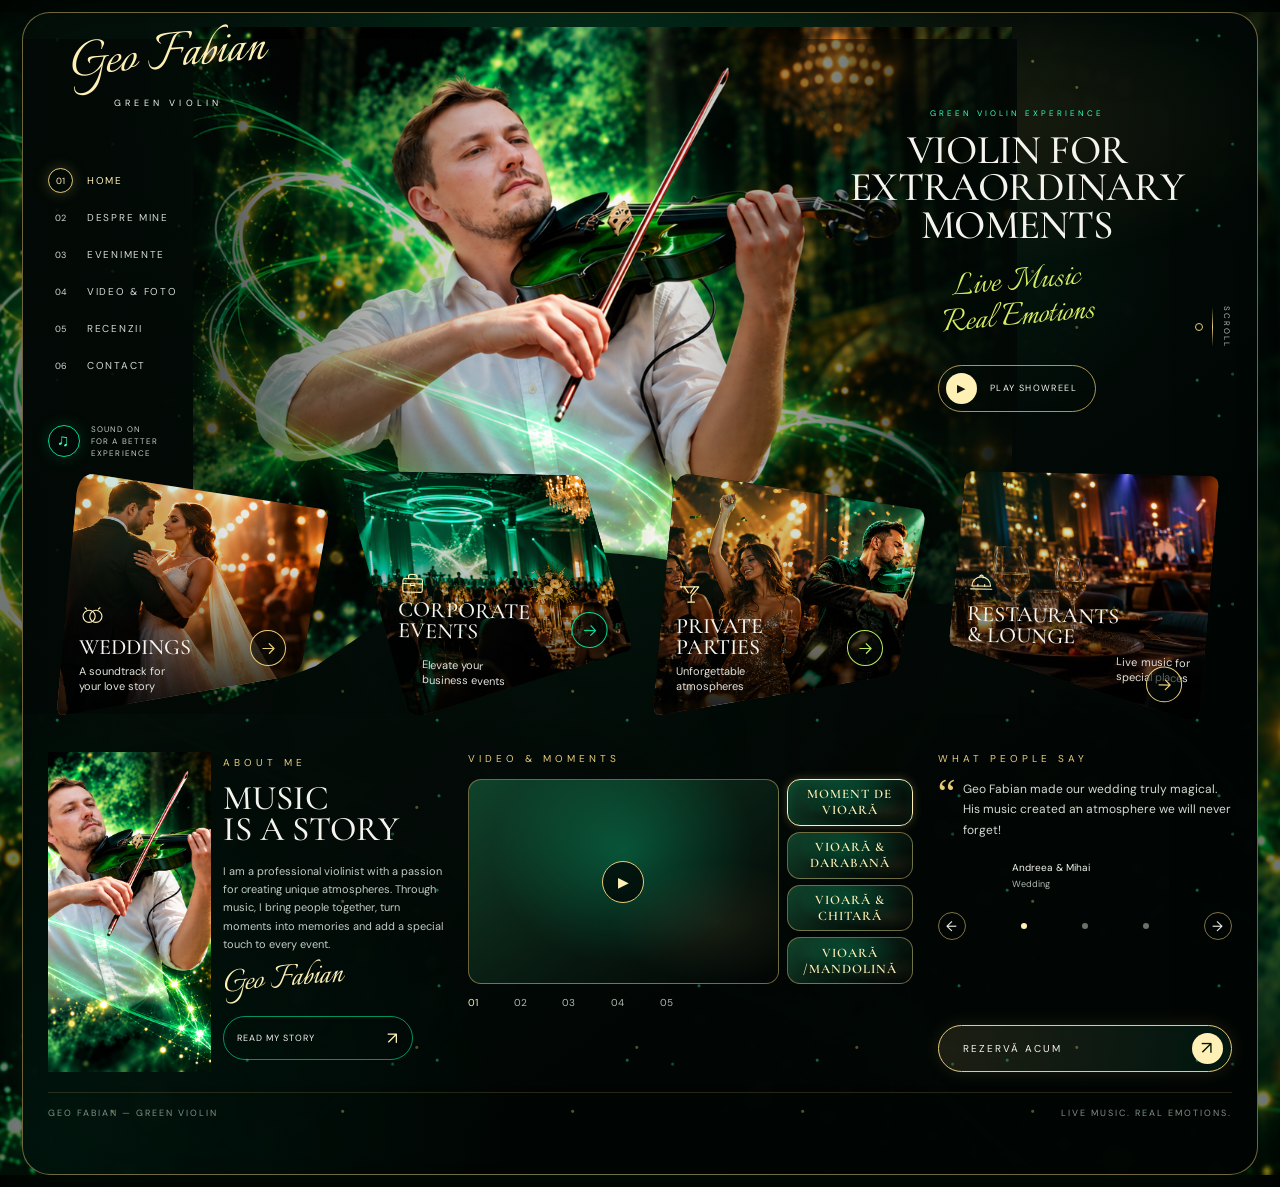
==== commit 69519cef: "Update index.html" ====
--- a/index.html
+++ b/index.html
@@ -301,7 +301,7 @@
 
                         <button type="button" class="media-thumb" data-video="" data-images="" aria-pressed="false">
 
-                            <span class="media-thumb-title">VIOARĂ LIVE – RESTAURANTE</span>
+                            <span class="media-thumb-title">VIOARĂ /MANDOLINĂ</span>
                         </button>
 
                     </div>
@@ -441,187 +441,231 @@
     </main>
 
     <script>
-        const storyToggle = document.getElementById("storyToggle");
-        const storyPanel = document.getElementById("storyPanel");
-        const storyButtonText = storyToggle.querySelector(".story-button-text");
-
-        storyToggle.addEventListener("click", () => {
-            const isOpen = storyToggle.getAttribute("aria-expanded") === "true";
-
-            storyToggle.setAttribute("aria-expanded", String(!isOpen));
-            storyPanel.setAttribute("aria-hidden", String(isOpen));
-
-            storyButtonText.textContent = isOpen
-                ? "Read my story"
-                : "Close story";
-
-            if (isOpen) {
-                storyPanel.classList.remove("is-open");
-                storyPanel.classList.add("is-closing");
-
-                const finishClosing = (event) => {
-                    if (event.target !== storyPanel ||
-                        event.animationName !== "storyFadeOut") {
-                        return;
+        (() => {
+            "use strict";
+
+            // READ MY STORY
+            const storyToggle = document.getElementById("storyToggle");
+            const storyPanel = document.getElementById("storyPanel");
+            const storyButtonText = storyToggle?.querySelector(".story-button-text");
+
+            if (storyToggle && storyPanel && storyButtonText) {
+                storyToggle.addEventListener("click", () => {
+                    const isOpen = storyToggle.getAttribute("aria-expanded") === "true";
+
+                    storyToggle.setAttribute("aria-expanded", String(!isOpen));
+                    storyPanel.setAttribute("aria-hidden", String(isOpen));
+                    storyButtonText.textContent = isOpen ? "Read my story" : "Close story";
+
+                    if (isOpen) {
+                        storyPanel.classList.remove("is-open");
+                        storyPanel.classList.add("is-closing");
+
+                        const finishClosing = (event) => {
+                            if (event.target !== storyPanel || event.animationName !== "storyFadeOut") return;
+                            storyPanel.classList.remove("is-closing");
+                            storyPanel.removeEventListener("animationend", finishClosing);
+                        };
+
+                        storyPanel.addEventListener("animationend", finishClosing);
+                    } else {
+                        storyPanel.classList.remove("is-closing");
+                        storyPanel.classList.add("is-open");
                     }
-
-                    storyPanel.classList.remove("is-closing");
-                    storyPanel.removeEventListener("animationend", finishClosing);
+                });
+            }
+
+            // VIDEO & MOMENTS
+            const mediaButtons = [...document.querySelectorAll(".media-thumb")];
+            const featuredVideo = document.getElementById("featuredMediaVideo");
+            const featuredImage = document.getElementById("featuredMediaImage");
+            const mediaPlayIcon = document.getElementById("mediaPlayIcon");
+            let imageSlideshow = null;
+
+            function stopCurrentMedia() {
+                if (imageSlideshow !== null) {
+                    window.clearInterval(imageSlideshow);
+                    imageSlideshow = null;
+                }
+
+                if (featuredVideo) {
+                    featuredVideo.pause();
+                    featuredVideo.removeAttribute("src");
+                    featuredVideo.load();
+                    featuredVideo.classList.remove("is-visible");
+                }
+
+                if (featuredImage) {
+                    featuredImage.onload = null;
+                    featuredImage.onerror = null;
+                    featuredImage.removeAttribute("src");
+                    featuredImage.classList.remove("is-visible");
+                }
+
+                if (mediaPlayIcon) mediaPlayIcon.style.display = "none";
+            }
+
+            function showImages(images) {
+                if (!featuredImage || images.length === 0) return;
+
+                let currentImage = 0;
+
+                const displayImage = () => {
+                    featuredImage.classList.remove("is-visible");
+                    featuredImage.onload = () => featuredImage.classList.add("is-visible");
+                    featuredImage.onerror = () => featuredImage.classList.remove("is-visible");
+                    featuredImage.src = images[currentImage];
+                    currentImage = (currentImage + 1) % images.length;
                 };
 
-                storyPanel.addEventListener("animationend", finishClosing);
-
-            } else {
-                storyPanel.classList.remove("is-closing");
-                storyPanel.classList.add("is-open");
+                displayImage();
+                if (images.length > 1) imageSlideshow = window.setInterval(displayImage, 3000);
             }
-        });
-
-
-        // VIDEO & MOMENTS - SELECTAREA OFERTELOR
-
-        const mediaButtons = document.querySelectorAll(".media-thumb");
-        const featuredVideo = document.getElementById("featuredMediaVideo");
-        const featuredImage = document.getElementById("featuredMediaImage");
-        const mediaPlayIcon = document.getElementById("mediaPlayIcon");
-
-        let imageSlideshow = null;
-
-        function stopCurrentMedia() {
-            clearInterval(imageSlideshow);
-            imageSlideshow = null;
-
-            featuredVideo.pause();
-            featuredVideo.removeAttribute("src");
-            featuredVideo.load();
-            featuredVideo.classList.remove("is-visible");
-
-            featuredImage.removeAttribute("src");
-            featuredImage.classList.remove("is-visible");
-
-            mediaPlayIcon.style.display = "none";
-        }
-
-        function showImages(images) {
-            let currentImage = 0;
-
-            function displayImage() {
-                featuredImage.classList.remove("is-visible");
-
-                featuredImage.onload = () => {
-                    featuredImage.classList.add("is-visible");
-                };
-
-                featuredImage.src = images[currentImage];
-                currentImage = (currentImage + 1) % images.length;
+
+            function selectMedia(button) {
+                stopCurrentMedia();
+
+                mediaButtons.forEach(item => {
+                    const isActive = item === button;
+                    item.classList.toggle("active", isActive);
+                    item.setAttribute("aria-pressed", String(isActive));
+                });
+
+                const videoSource = (button.dataset.video || "").trim();
+                const imageSources = (button.dataset.images || "")
+                    .split("|")
+                    .map(path => path.trim())
+                    .filter(Boolean);
+
+                if (videoSource && featuredVideo) {
+                    featuredVideo.src = videoSource;
+                    featuredVideo.load();
+                    featuredVideo.classList.add("is-visible");
+
+                    const playRequest = featuredVideo.play();
+                    if (playRequest && typeof playRequest.catch === "function") {
+                        playRequest.catch(() => {
+                            if (mediaPlayIcon) mediaPlayIcon.style.display = "grid";
+                        });
+                    }
+                } else if (imageSources.length > 0) {
+                    showImages(imageSources);
+                }
+                // Sursele media se completează în data-video / data-images când materialele sunt pregătite.
             }
 
-            displayImage();
-
-            if (images.length > 1) {
-                imageSlideshow = setInterval(displayImage, 3000);
+            mediaButtons.forEach(button => {
+                button.addEventListener("click", () => selectMedia(button));
+            });
+
+            // BOOKING MODAL
+            const bookingModal = document.getElementById("bookingModal");
+            const bookingButton = document.getElementById("contact");
+            const bookingPanel = bookingModal?.querySelector(".booking-panel");
+            const bookingForm = document.getElementById("bookingForm");
+            const closeBookingButtons = [...document.querySelectorAll("[data-close-booking]")];
+            let bookingOpener = null;
+
+            function openBookingModal() {
+                if (!bookingModal || !bookingPanel) return;
+
+                bookingOpener = document.activeElement;
+                bookingModal.classList.add("is-open");
+                bookingModal.setAttribute("aria-hidden", "false");
+                document.body.classList.add("booking-open");
+                bookingPanel.querySelector(".booking-close")?.focus();
             }
-        }
-
-        function selectMedia(button) {
-            stopCurrentMedia();
-
-            mediaButtons.forEach(item => {
-                const isActive = item === button;
-
-                item.classList.toggle("active", isActive);
-                item.setAttribute("aria-pressed", String(isActive));
+
+            function closeBookingModal() {
+                if (!bookingModal) return;
+
+                bookingModal.classList.remove("is-open");
+                bookingModal.setAttribute("aria-hidden", "true");
+                document.body.classList.remove("booking-open");
+                bookingOpener?.focus();
+                bookingOpener = null;
+            }
+
+            bookingButton?.addEventListener("click", openBookingModal);
+            closeBookingButtons.forEach(button => button.addEventListener("click", closeBookingModal));
+
+            document.addEventListener("keydown", event => {
+                if (!bookingModal?.classList.contains("is-open")) return;
+
+                if (event.key === "Escape") {
+                    event.preventDefault();
+                    closeBookingModal();
+                    return;
+                }
+
+                if (event.key !== "Tab" || !bookingPanel) return;
+
+                const focusable = [...bookingPanel.querySelectorAll(
+                    'a[href], button:not([disabled]), input:not([disabled]), select:not([disabled]), textarea:not([disabled]), [tabindex]:not([tabindex="-1"])'
+                )].filter(element => element.getClientRects().length > 0);
+
+                if (focusable.length === 0) {
+                    event.preventDefault();
+                    bookingPanel.focus();
+                    return;
+                }
+
+                const first = focusable[0];
+                const last = focusable[focusable.length - 1];
+
+                if (event.shiftKey && document.activeElement === first) {
+                    event.preventDefault();
+                    last.focus();
+                } else if (!event.shiftKey && document.activeElement === last) {
+                    event.preventDefault();
+                    first.focus();
+                }
             });
 
-            const videoSource = button.dataset.video.trim();
-            const imageSources = button.dataset.images
-                .split("|")
-                .map(path => path.trim())
-                .filter(Boolean);
-
-            if (videoSource) {
-                featuredVideo.src = videoSource;
-                featuredVideo.classList.add("is-visible");
-                featuredVideo.load();
-
-                featuredVideo.play().catch(() => {
-                    mediaPlayIcon.style.display = "grid";
-                });
-
-            } else if (imageSources.length > 0) {
-                showImages(imageSources);
-            }
-        }
-
-        mediaButtons.forEach(button => {
-            button.addEventListener("click", () => selectMedia(button));
-        });
-
-
-        // BOOKING MODAL
-        const bookingModal = document.getElementById("bookingModal");
-        const bookingButton = document.getElementById("contact");
-        const bookingForm = document.getElementById("bookingForm");
-
-        function openBookingModal() {
-            bookingModal.classList.add("is-open");
-            bookingModal.setAttribute("aria-hidden", "false");
-            document.body.classList.add("booking-open");
-        }
-
-        function closeBookingModal() {
-            bookingModal.classList.remove("is-open");
-            bookingModal.setAttribute("aria-hidden", "true");
-            document.body.classList.remove("booking-open");
-        }
-
-        bookingButton.addEventListener("click", openBookingModal);
-
-        document.querySelectorAll("[data-close-booking]").forEach(button => {
-            button.addEventListener("click", closeBookingModal);
-        });
-
-        document.addEventListener("keydown", event => {
-            if (event.key === "Escape" && bookingModal.classList.contains("is-open")) {
-                closeBookingModal();
-            }
-        });
-
-        // TRIMITERE SOLICITARE PE WHATSAPP
-        bookingForm.addEventListener("submit", function (event) {
-            event.preventDefault();
-
-            const tipEveniment = document.getElementById("eventType").value;
-            const data = document.getElementById("eventDate").value;
-            const formula = document.getElementById("musicFormat").value;
-            const durata = document.getElementById("performanceDuration").value;
-            const locatie = document.getElementById("eventLocation").value;
-            const ora = document.getElementById("eventTime").value;
-            const detalii = document.getElementById("bookingDetails").value;
-
-            const mesaj = `
-SOLICITARE DE REZERVARE — GREEN VIOLIN
-
-Tipul evenimentului: ${tipEveniment}
-Data: ${data}
-Formula muzicală: ${formula}
-Durata programului: ${durata}
-Locația: ${locatie}
-Ora de începere: ${ora || "Nespecificată"}
-
-Detalii suplimentare:
-${detalii || "Nu au fost adăugate detalii."}
-
-Doresc să verific disponibilitatea și să primesc o ofertă.
-            `;
-
-            const numarWhatsApp = "07XXXXXX";
-            const linkWhatsApp = `https://wa.me/${numarWhatsApp}?text=${encodeURIComponent(mesaj)}`;
-
-            window.open(linkWhatsApp, "_blank");
-        });
-
-
+            // TRIMITERE SOLICITARE PE WHATSAPP
+            bookingForm?.addEventListener("submit", event => {
+                event.preventDefault();
+
+                if (!bookingForm.reportValidity()) return;
+
+                const getValue = id => document.getElementById(id)?.value.trim() || "";
+                const tipEveniment = getValue("eventType");
+                const data = getValue("eventDate");
+                const formula = getValue("musicFormat");
+                const durata = getValue("performanceDuration");
+                const locatie = getValue("eventLocation");
+                const ora = getValue("eventTime");
+                const detalii = getValue("bookingDetails");
+
+                const mesaj = [
+                    "SOLICITARE DE REZERVARE — GREEN VIOLIN",
+                    "",
+                    `Tipul evenimentului: ${tipEveniment}`,
+                    `Data: ${data}`,
+                    `Formula muzicală: ${formula}`,
+                    `Durata programului: ${durata}`,
+                    `Locația: ${locatie}`,
+                    `Ora de începere: ${ora || "Nespecificată"}`,
+                    "",
+                    "Detalii suplimentare:",
+                    detalii || "Nu au fost adăugate detalii.",
+                    "",
+                    "Doresc să verific disponibilitatea și să primesc o ofertă."
+                ].join("\n");
+
+                // Înlocuiește placeholderul cu numărul real în format internațional, fără + sau spații.
+                const numarWhatsApp = "07XXXXXX";
+                const numarValid = /^\d{10,15}$/.test(numarWhatsApp);
+
+                if (!numarValid) {
+                    window.alert("Numărul WhatsApp nu este configurat încă. Adaugă numărul real înainte de publicarea site-ului.");
+                    return;
+                }
+
+                const linkWhatsApp = `https://wa.me/${numarWhatsApp}?text=${encodeURIComponent(mesaj)}`;
+                window.open(linkWhatsApp, "_blank", "noopener,noreferrer");
+            });
+        })();
     </script>
 
 
--- a/style.css
+++ b/style.css
@@ -1,97 +1,64 @@
 /* =========================================================
 
 
-
    GEO FABIAN — GREEN VIOLIN
 
 
-
    Desktop concept reconstruction — temporary abstract visuals
 
 
-
    Replace the entire contents of style.css with this file.
 
 
-
    ========================================================= */
 
 
-
-
-
-
-
 @import url('https\://fonts.googleapis.com/css2?family=Cormorant+Garamond:wght@400;500;600;700&family=DM+Sans:wght@300;400;500;600&family=Italianno&display=swap');
 
 
-
-
-
-
-
 :root {
 
 
-
     --bg: #020805;
 
 
-
     --bg-deep: #010402;
 
 
-
     --panel: #06150e;
 
 
-
     --emerald: #00d995;
 
 
-
     --emerald-bright: #35ffc0;
 
 
-
     --emerald-dark: #063b29;
 
 
-
     --lime: #d9ed62;
 
 
-
     --gold: #e8cb79;
 
 
-
     --gold-light: #fff0b5;
 
 
-
     --white: #f5f4ee;
 
 
-
     --muted: #aebbb1;
 
 
-
     --line: rgba(232, 203, 121, .48);
 
 
-
     --shell-width: 1800px;
 
 
-
-}
-
-
-
-
-
+}
 
 
 * {
@@ -105,7 +72,6 @@
 }
 
 
-
 html {
 
     scroll-behavior: smooth;
@@ -113,7 +79,6 @@
     background: var(--bg-deep);
 
 }
-
 
 
 body {
@@ -145,7 +110,6 @@
 }
 
 
-
 button {
 
     color: inherit;
@@ -155,7 +119,6 @@
 }
 
 
-
 img {
 
     display: block;
@@ -167,69 +130,49 @@
 }
 
 
-
-
-
-
-
 .site-shell {
 
 
-
     position: relative;
 
 
-
     isolation: isolate;
 
 
-
     width: min(calc(100% - 44px), var(--shell-width));
 
 
-
     margin: 12px auto;
 
 
-
     padding: 26px 25px 55px;
 
 
-
     overflow: hidden;
 
 
-
     border: 1px solid var(--line);
 
 
-
     border-radius: 28px;
 
 
-
     background:
 
 
-
         radial-gradient(ellipse at 48% 5%, rgba(0, 112, 65, .16), transparent 40%),
 
 
-
         linear-gradient(145deg, rgba(4, 19, 12, .97), rgba(1, 6, 4, .99) 72%);
 
 
-
     box-shadow: 0 0 65px rgba(0, 225, 135, .06), inset 0 0 80px rgba(0, 0, 0, .42);
 
 
-
-}
-
+}
 
 
 .site-shell::before {
-
 
 
     content: "";
@@ -239,7 +182,6 @@
     pointer-events: none;
     opacity: .55;
     background:
-
 
 
         radial-gradient(ellipse at 48% 25%, rgba(0, 180, 102, .13), transparent 40%),
@@ -255,16 +197,12 @@
 }
 
 
-
-
 /* HERO */
 
 
-
 .hero {
 
 
-
     position: relative;
 
     isolation: isolate;
@@ -272,11 +210,9 @@
     display: grid;
 
 
-
     grid-template-columns: 190px minmax(0, 1fr) 340px;
 
 
-
     align-items: center;
 
     gap: 14px;
@@ -286,15 +222,12 @@
     margin-bottom: 0;
 
 
-
-}
-
+}
 
 
 .hero::before {
 
 
-
     content: "";
 
     position: absolute;
@@ -306,29 +239,22 @@
     pointer-events: none;
 
 
-
     background:
 
 
-
         radial-gradient(ellipse at 43% 44%, rgba(0, 231, 139, .30), transparent 38%),
 
 
-
         radial-gradient(ellipse at 56% 60%, rgba(0, 110, 68, .22), transparent 47%),
 
 
-
         radial-gradient(ellipse at 72% 25%, rgba(216, 178, 81, .11), transparent 30%),
 
 
-
         radial-gradient(ellipse at 36% 20%, rgba(1, 67, 41, .42), transparent 45%);
 
 
-
-}
-
+}
 
 
 .hero::after {
@@ -352,7 +278,6 @@
 }
 
 
-
 .brand {
 
     position: absolute;
@@ -366,7 +291,6 @@
 }
 
 
-
 .brand-link {
 
     display: flex;
@@ -378,7 +302,6 @@
 }
 
 
-
 .brand-name {
 
     color: var(--gold-light);
@@ -396,7 +319,6 @@
 }
 
 
-
 .brand-subtitle {
 
     margin-top: 8px;
@@ -412,7 +334,6 @@
 }
 
 
-
 .side-navigation {
 
     position: relative;
@@ -430,7 +351,6 @@
     padding-top: 38px;
 
 }
-
 
 
 .nav-link {
@@ -450,7 +370,6 @@
 }
 
 
-
 .nav-number {
 
     display: grid;
@@ -472,7 +391,6 @@
     transition: border-color .25s ease, box-shadow .25s ease;
 
 }
-
 
 
 .nav-link:hover,
@@ -481,7 +399,6 @@
 }
 
 
-
 .nav-link.active .nav-number {
     border-color: var(--gold);
     box-shadow: 0 0 14px rgba(232, 203, 121, .25);
@@ -489,7 +406,6 @@
 
 /* Green emerald glow on menu hover */
 .nav-link:hover {
-    color: var(--gold-light);
     text-shadow:
         0 0 6px rgba(0, 217, 149, .75),
         0 0 14px rgba(0, 217, 149, .45),
@@ -502,7 +418,6 @@
         0 0 8px rgba(0, 217, 149, .55),
         0 0 16px rgba(0, 217, 149, .3);
 }
-
 
 
 .sound-control {
@@ -525,7 +440,6 @@
 }
 
 
-
 .sound-icon {
 
     display: grid;
@@ -551,19 +465,12 @@
 }
 
 
-
-
-
-
-
 /* Abstract hero image placeholder: gives the central space visual weight before photos arrive. */
 
 
-
 .hero-artist {
 
 
-
     position: absolute;
 
     z-index: -2;
@@ -572,46 +479,54 @@
 
     right: 220px;
 
-    bottom: 0;
+    bottom: -245px;
 
     left: 145px;
 
+    border-radius: 0 0 45px 45px;
+
+    clip-path: polygon(0 0,
+            100% 0,
+            100% 78%,
+            97% 82%,
+            92% 84%,
+            85% 84%,
+            75% 82%,
+            65% 79%,
+            55% 77%,
+            45% 76%,
+            35% 78%,
+            25% 85%,
+            15% 93%,
+            0 100%);
+
     overflow: hidden;
 
     pointer-events: none;
 
 
-
     background:
 
 
-
         radial-gradient(ellipse at 47% 39%, rgba(0, 245, 150, .25), transparent 27%),
 
 
-
         radial-gradient(ellipse at 54% 55%, rgba(0, 112, 69, .40), transparent 47%),
 
 
-
         radial-gradient(ellipse at 33% 60%, rgba(0, 255, 170, .14), transparent 35%),
 
 
-
         radial-gradient(ellipse at 68% 18%, rgba(232, 203, 121, .16), transparent 22%),
 
 
-
         linear-gradient(120deg, rgba(0, 0, 0, .05), rgba(0, 0, 0, .22));
 
 
-
-}
-
+}
 
 
 .hero-artist::before {
-
 
 
     content: "";
@@ -639,11 +554,9 @@
 }
 
 
-
 .hero-artist::after {
 
 
-
     content: "";
 
     position: absolute;
@@ -653,13 +566,10 @@
     pointer-events: none;
 
 
-
     background: radial-gradient(ellipse at 50% 44%, transparent 0 18%, rgba(1, 6, 4, .08) 45%, rgba(1, 6, 4, .7) 100%), linear-gradient(0deg, rgba(0, 0, 0, .3), transparent 40%);
 
 
-
-}
-
+}
 
 
 .hero-image {
@@ -677,7 +587,6 @@
     z-index: 1;
 
 }
-
 
 
 .hero-copy {
@@ -693,7 +602,6 @@
 }
 
 
-
 .hero-eyebrow {
 
     margin-bottom: 14px;
@@ -707,7 +615,6 @@
 }
 
 
-
 .hero-copy h1 {
 
     max-width: 100%;
@@ -731,7 +638,6 @@
 }
 
 
-
 .hero-signature {
 
     margin-top: 21px;
@@ -749,7 +655,6 @@
 }
 
 
-
 .showreel-button {
 
     display: inline-flex;
@@ -781,7 +686,6 @@
 }
 
 
-
 .showreel-button:hover {
 
     border-color: var(--gold-light);
@@ -791,7 +695,6 @@
 }
 
 
-
 .play-icon {
 
     display: grid;
@@ -815,7 +718,6 @@
 }
 
 
-
 .scroll-indicator {
 
     position: absolute;
@@ -847,7 +749,6 @@
 }
 
 
-
 .scroll-line {
 
     width: 1px;
@@ -859,7 +760,6 @@
 }
 
 
-
 .scroll-dot {
 
     width: 8px;
@@ -873,33 +773,20 @@
 }
 
 
-
-
-
-
-
 /* EVENT CARDS — fixed asymmetrical geometry inspired by the reference */
 
 .events-section {
-
     position: relative;
-
     z-index: 4;
-
     display: grid;
-
     grid-template-columns: repeat(4, minmax(0, 1fr));
-
     gap: 13px;
-
     margin: 0 0 27px;
-
+    padding: 4px 2px 7px;
     align-items: center;
-
     perspective: none;
-
-}
-
+    overflow: visible !important;
+}
 
 
 .event-card {
@@ -934,7 +821,6 @@
 }
 
 
-
 .wedding-card {
 
     --card-glow: #e8cb79;
@@ -943,7 +829,6 @@
 }
 
 
-
 .corporate-card {
 
     --card-glow: #00e6a0;
@@ -952,7 +837,6 @@
 }
 
 
-
 .private-card {
 
     --card-glow: #b9e95e;
@@ -961,7 +845,6 @@
 }
 
 
-
 .lounge-card {
 
     --card-glow: #e8cb79;
@@ -970,28 +853,16 @@
 }
 
 
-
 .event-card>img {
-
-    position: absolute;
-
-    z-index: -2;
-
+    position: absolute;
+    z-index: 0;
     inset: 0;
-
     width: 100%;
-
     height: 100%;
-
     object-fit: cover;
-
     opacity: 1;
-
-    transform: skewX(9deg) scale(1.13);
-
-    transition: filter .3s ease
-}
-
+    transform: none;
+}
 
 
 .event-card::before {
@@ -1014,7 +885,6 @@
 }
 
 
-
 .event-card::after {
 
     content: "";
@@ -1037,7 +907,6 @@
 }
 
 
-
 .event-overlay {
 
     position: absolute;
@@ -1049,7 +918,6 @@
     background: linear-gradient(110deg, rgba(0, 30, 18, .15), transparent 65%);
 
 }
-
 
 
 .event-content {
@@ -1064,7 +932,6 @@
 }
 
 
-
 .event-icon {
 
     display: block;
@@ -1080,7 +947,6 @@
 }
 
 
-
 .event-content h2 {
 
     font-family: 'Cormorant Garamond', serif;
@@ -1096,7 +962,6 @@
 }
 
 
-
 .event-content p {
 
     margin-top: 7px;
@@ -1110,7 +975,6 @@
 }
 
 
-
 .event-arrow {
 
     position: absolute;
@@ -1146,41 +1010,33 @@
 }
 
 
-
 /* Hover: light and border only; cards do not move */
 
 
-
-
-
 .wedding-card:hover {
 
     transform: skewX(-10deg) rotate(-2.5deg) translateY(2px)
 }
 
 
-
 .corporate-card:hover {
 
     transform: skewX(-8deg) rotate(1.8deg) translateY(-2px)
 }
 
 
-
 .private-card:hover {
 
     transform: skewX(-8deg) rotate(-1.8deg) translateY(1px)
 }
 
 
-
 .lounge-card:hover {
 
     transform: skewX(-10deg) rotate(1.8deg) translateY(-1px)
 }
 
 
-
 .event-card:hover .event-arrow {
 
     background: var(--gold-light);
@@ -1189,7 +1045,6 @@
 }
 
 
-
 .event-card:focus-within {
 
     outline: 2px solid var(--gold-light);
@@ -1198,7 +1053,6 @@
 }
 
 
-
 @media (min-width: 1500px) {
 
     .event-card {
@@ -1210,7 +1064,6 @@
 }
 
 
-
 @media (max-width: 1250px) {
 
     .event-card {
@@ -1220,7 +1073,6 @@
     }
 
 
-
     .event-content {
 
         left: 15px;
@@ -1230,7 +1082,6 @@
     }
 
 
-
     .event-content h2 {
 
         font-size: 18px;
@@ -1238,7 +1089,6 @@
     }
 
 
-
     .event-content p {
 
         font-size: 10px;
@@ -1246,7 +1096,6 @@
     }
 
 
-
     .event-arrow {
 
         right: 10px;
@@ -1260,13 +1109,9 @@
 }
 
 
-
-
-
 /* LOWER CONTENT */
 
 
-
 .lower-section {
 
     display: grid;
@@ -1282,7 +1127,6 @@
 }
 
 
-
 .section-eyebrow {
 
     margin-bottom: 14px;
@@ -1298,7 +1142,6 @@
 }
 
 
-
 .about-section {
 
     position: relative;
@@ -1316,7 +1159,6 @@
 }
 
 
-
 .about-image-wrap {
 
     position: relative;
@@ -1334,7 +1176,6 @@
 }
 
 
-
 .about-image-wrap::before {
 
     content: "";
@@ -1352,7 +1193,6 @@
 }
 
 
-
 .about-image-wrap::after {
 
     content: "";
@@ -1364,7 +1204,6 @@
     background: linear-gradient(90deg, transparent 45%, var(--bg) 100%), linear-gradient(0deg, rgba(0, 0, 0, .45), transparent 55%);
 
 }
-
 
 
 .about-image {
@@ -1379,7 +1218,6 @@
 }
 
 
-
 .about-content {
 
     position: relative;
@@ -1391,7 +1229,6 @@
 }
 
 
-
 .about-content h2 {
 
     font-family: 'Cormorant Garamond', serif;
@@ -1407,7 +1244,6 @@
 }
 
 
-
 .about-description {
 
     margin-top: 17px;
@@ -1421,7 +1257,6 @@
 }
 
 
-
 .about-signature {
 
     margin: 8px 0;
@@ -1439,7 +1274,6 @@
 }
 
 
-
 .outline-button {
 
     display: flex;
@@ -1469,7 +1303,6 @@
 }
 
 
-
 .outline-button:hover {
 
     border-color: var(--emerald-bright);
@@ -1479,7 +1312,6 @@
 }
 
 
-
 .outline-button span {
 
     color: var(--gold-light);
@@ -1489,11 +1321,6 @@
 }
 
 
-
-
-
-
-
 .media-section {
 
     min-width: 0;
@@ -1501,7 +1328,6 @@
 }
 
 
-
 .media-gallery {
 
     display: grid;
@@ -1515,7 +1341,6 @@
 }
 
 
-
 .featured-video,
 
 .media-thumb {
@@ -1537,7 +1362,6 @@
 }
 
 
-
 .featured-video::before,
 
 .media-thumb::before {
@@ -1553,8 +1377,6 @@
     background: linear-gradient(145deg, rgba(0, 255, 170, .07), transparent 45%, rgba(0, 0, 0, .35));
 
 }
-
-
 
 
 .featured-video img,
@@ -1593,7 +1415,6 @@
 }
 
 
-
 .featured-video:hover img,
 
 .media-thumb:hover img {
@@ -1603,7 +1424,6 @@
 }
 
 
-
 .video-play {
 
     position: absolute;
@@ -1631,7 +1451,6 @@
     transform: translate(-50%, -50%);
 
 }
-
 
 
 .media-thumbnails {
@@ -1665,7 +1484,6 @@
 }
 
 
-
 .gallery-pagination {
 
     display: flex;
@@ -1683,7 +1501,6 @@
 }
 
 
-
 .gallery-pagination .current {
 
     color: var(--gold-light);
@@ -1691,11 +1508,6 @@
 }
 
 
-
-
-
-
-
 .reviews-section {
 
     position: relative;
@@ -1709,7 +1521,6 @@
 }
 
 
-
 .review-content {
 
     position: relative;
@@ -1719,7 +1530,6 @@
 }
 
 
-
 .quote-mark {
 
     position: absolute;
@@ -1737,7 +1547,6 @@
 }
 
 
-
 .review-content blockquote {
 
     color: #d5d9d3;
@@ -1749,7 +1558,6 @@
 }
 
 
-
 .review-author {
 
     display: flex;
@@ -1763,7 +1571,6 @@
 }
 
 
-
 .review-author img {
 
     width: 39px;
@@ -1781,7 +1588,6 @@
 }
 
 
-
 .review-author p {
 
     font-size: 10px;
@@ -1789,7 +1595,6 @@
 }
 
 
-
 .review-author span {
 
     display: block;
@@ -1803,7 +1608,6 @@
 }
 
 
-
 .review-pagination {
 
     display: flex;
@@ -1819,7 +1623,6 @@
 }
 
 
-
 .review-pagination button {
 
     display: grid;
@@ -1841,7 +1644,6 @@
 }
 
 
-
 .review-dot {
 
     width: 6px;
@@ -1855,7 +1657,6 @@
 }
 
 
-
 .review-dot.active {
 
     background: var(--gold-light);
@@ -1863,7 +1664,6 @@
 }
 
 
-
 .book-button {
 
     display: flex;
@@ -1897,7 +1697,6 @@
 }
 
 
-
 .book-button:hover {
 
     box-shadow: 0 0 25px rgba(232, 203, 121, .25);
@@ -1905,7 +1704,6 @@
 }
 
 
-
 .book-arrow {
 
     display: grid;
@@ -1927,7 +1725,6 @@
 }
 
 
-
 .site-footer {
 
     display: flex;
@@ -1953,15 +1750,9 @@
 }
 
 
-
-
-
-
-
 @media (min-width: 1500px) {
 
 
-
     .hero {
 
         min-height: 470px;
@@ -1971,7 +1762,6 @@
     }
 
 
-
     .hero-artist {
 
         right: 245px;
@@ -1979,7 +1769,6 @@
     }
 
 
-
     .hero::after {
 
         right: 245px;
@@ -1987,7 +1776,6 @@
     }
 
 
-
     .event-card {
 
         height: 210px;
@@ -1995,7 +1783,6 @@
     }
 
 
-
     .lower-section {
 
         min-height: 315px;
@@ -2003,7 +1790,6 @@
     }
 
 
-
     .media-gallery {
 
         height: 225px;
@@ -2011,15 +1797,12 @@
     }
 
 
-
-}
-
+}
 
 
 @media (max-width: 1250px) {
 
 
-
     .site-shell {
 
         width: calc(100% - 24px);
@@ -2029,7 +1812,6 @@
     }
 
 
-
     .hero {
 
         grid-template-columns: 155px minmax(0, 1fr) 220px;
@@ -2039,7 +1821,6 @@
     }
 
 
-
     .hero-artist {
 
         left: 115px;
@@ -2049,7 +1830,6 @@
     }
 
 
-
     .hero::after {
 
         left: 135px;
@@ -2059,7 +1839,6 @@
     }
 
 
-
     .hero-copy h1 {
 
         font-size: 34px;
@@ -2067,7 +1846,6 @@
     }
 
 
-
     .event-card {
 
         height: 170px;
@@ -2075,7 +1853,6 @@
     }
 
 
-
     .event-content {
 
         left: 15px;
@@ -2085,7 +1862,6 @@
     }
 
 
-
     .event-content h2 {
 
         font-size: 18px;
@@ -2093,7 +1869,6 @@
     }
 
 
-
     .event-content p {
 
         font-size: 10px;
@@ -2101,7 +1876,6 @@
     }
 
 
-
     .event-arrow {
 
         right: 10px;
@@ -2113,7 +1887,6 @@
     }
 
 
-
     .lower-section {
 
         gap: 18px;
@@ -2121,15 +1894,12 @@
     }
 
 
-
-}
-
+}
 
 
 @media (prefers-reduced-motion: reduce) {
 
 
-
     \*,
 
     *::before,
@@ -2147,11 +1917,7 @@
     }
 
 
-
-}
-
-
-
+}
 
 
 /* ==========================================================
@@ -2163,23 +1929,313 @@
    ========================================================== */
 
 
-
-.events-section {
+.event-card {
+
+    --card-glow: #e8cb79;
+
+    position: relative;
+
+    isolation: isolate;
+
+    display: block;
+
+    min-width: 0;
+
+    height: 225px;
+
+    overflow: hidden;
+
+    background:
+
+        radial-gradient(ellipse at 35% 12%, rgba(0, 230, 145, .22), transparent 48%),
+
+        radial-gradient(ellipse at 78% 25%, rgba(232, 203, 121, .12), transparent 42%),
+
+        linear-gradient(155deg, #10281b 0%, #06130c 48%, #010604 100%);
+
+    transform: none;
+
+    transition: filter .28s ease, brightness .28s ease;
+
+    cursor: pointer
+}
+
+
+/* A distinct outline and silhouette for every card */
+
+.wedding-card {
+
+    --card-glow: #e8cb79
+}
+
+
+.corporate-card {
+
+    --card-glow: #00e6a0
+}
+
+
+.private-card {
+
+    --card-glow: #b9e95e
+}
+
+
+.lounge-card {
+
+    --card-glow: #e8cb79
+}
+
+
+/* Glow edge follows the custom clipped silhouette */
+
+.event-card::after {
+
+    content: "";
+
+    position: absolute;
+
+    z-index: 4;
+
+    inset: 0;
+
+    pointer-events: none;
+
+    background: linear-gradient(135deg, var(--card-glow), rgba(255, 255, 255, .08) 48%, var(--card-glow));
+
+    opacity: .9;
+
+    mix-blend-mode: screen
+}
+
+
+.event-card::before {
+
+    content: "";
+
+    position: absolute;
+
+    z-index: 1;
+
+    inset: 0;
+
+    pointer-events: none;
+
+    background:
+
+        radial-gradient(ellipse at 25% 12%, rgba(0, 255, 170, .12), transparent 42%),
+
+        linear-gradient(180deg, rgba(0, 0, 0, .02) 0%, rgba(0, 0, 0, .12) 36%, rgba(0, 0, 0, .94) 100%)
+}
+
+
+.event-overlay {
+
+    position: absolute;
+
+    z-index: 1;
+
+    inset: 0;
+
+    pointer-events: none;
+
+    background: linear-gradient(110deg, rgba(0, 30, 18, .12), transparent 65%);
+
+}
+
+
+.event-content {
+
+    position: absolute;
+
+    z-index: 2;
+
+    left: 23px;
+
+    bottom: 19px;
+
+    transform: none;
+
+    transform-origin: left bottom;
+
+}
+
+
+.event-icon {
+
+    display: block;
+
+    margin-bottom: 8px;
+
+    color: var(--gold-light);
+
+    font-size: 24px;
+
+    line-height: 1;
+
+}
+
+
+.event-content h2 {
+
+    font-family: 'Cormorant Garamond', serif;
+
+    font-size: 22px;
+
+    font-weight: 500;
+
+    line-height: .94;
+
+    text-transform: uppercase;
+
+}
+
+
+.event-content p {
+
+    margin-top: 7px;
+
+    color: #e1e2dc;
+
+    font-size: 11px;
+
+    line-height: 1.35;
+
+}
+
+
+.event-arrow {
+
+    position: absolute;
+
+    z-index: 3;
+
+    right: 17px;
+
+    bottom: 17px;
 
     display: grid;
 
-    grid-template-columns: 1.02fr 1fr 1fr 1.04fr;
-
-    gap: 13px;
-
-    align-items: center;
-
-    margin-bottom: 27px;
-
-    perspective: none;
-
-}
-
+    place-items: center;
+
+    width: 36px;
+
+    height: 36px;
+
+    border: 1px solid var(--card-glow);
+
+    border-radius: 50%;
+
+    background: rgba(0, 0, 0, .42);
+
+    color: var(--gold-light);
+
+    font-size: 19px;
+
+    transform: none;
+
+    transition: background .28s ease, color .28s ease, box-shadow .28s ease;
+
+}
+
+
+/* Hover changes only light and border treatment; shape stays fixed */
+
+.event-card:hover {
+
+    transform: none
+}
+
+
+.event-card:hover>img {
+
+    transform: none
+}
+
+
+.event-card:hover .event-arrow,
+
+.event-card:focus-visible .event-arrow {
+
+    background: var(--gold-light);
+
+    color: #06130b
+}
+
+
+.event-card:focus-visible {
+
+    outline: 2px solid var(--gold-light);
+
+    outline-offset: 3px
+}
+
+
+@media (min-width: 1500px) {
+
+    .event-card {
+
+        height: 245px;
+
+    }
+
+}
+
+
+@media (max-width: 1250px) {
+
+    .event-card {
+
+        height: 185px;
+
+    }
+
+
+    .event-content {
+
+        left: 17px;
+
+        bottom: 14px;
+
+    }
+
+
+    .event-content h2 {
+
+        font-size: 18px;
+
+    }
+
+
+    .event-content p {
+
+        font-size: 10px;
+
+    }
+
+
+    .event-arrow {
+
+        right: 11px;
+
+        bottom: 12px;
+
+        width: 30px;
+
+        height: 30px;
+
+    }
+
+}
+
+
+/* ==========================================================
+
+   FINAL EVENT CARD GEOMETRY — match the supplied reference
+
+   Card 1 = 3; card 2 = 4 mirrored. No movement on hover.
+
+   ========================================================== */
 
 
 .event-card {
@@ -2194,58 +2250,63 @@
 
     min-width: 0;
 
-    height: 225px;
+    height: 245px;
 
     overflow: hidden;
 
     background:
 
-        radial-gradient(ellipse at 35% 12%, rgba(0, 230, 145, .22), transparent 48%),
-
-        radial-gradient(ellipse at 78% 25%, rgba(232, 203, 121, .12), transparent 42%),
+        radial-gradient(ellipse at 30% 17%, rgba(0, 230, 145, .20), transparent 48%),
+
+        radial-gradient(ellipse at 78% 24%, rgba(232, 203, 121, .10), transparent 43%),
 
         linear-gradient(155deg, #10281b 0%, #06130c 48%, #010604 100%);
 
-    transform: none;
-
-    transition: filter .28s ease, brightness .28s ease;
+    transform-origin: center center;
+
+    transition: border-color .25s ease, box-shadow .25s ease, filter .25s ease;
 
     cursor: pointer
 }
 
 
-
-/* A distinct outline and silhouette for every card */
-
-.wedding-card {
-
-    --card-glow: #e8cb79
-}
-
-
-
-.corporate-card {
-
-    --card-glow: #00e6a0
-}
-
-
+/* Matching silhouettes: cards 1 and 3 share a shape; 2 and 4 mirror it. */
+
+.wedding-card,
 
 .private-card {
 
-    --card-glow: #b9e95e
-}
-
-
+    transform: skewX(-7deg) rotate(-2deg)
+}
+
+
+.corporate-card,
 
 .lounge-card {
 
-    --card-glow: #e8cb79
-}
-
-
-
-/* Glow edge follows the custom clipped silhouette */
+    transform: skewX(-7deg) rotate(2deg)
+}
+
+
+.event-card::before {
+
+    content: "";
+
+    position: absolute;
+
+    z-index: -1;
+
+    inset: 0;
+
+    pointer-events: none;
+
+    background:
+
+        radial-gradient(ellipse at 25% 12%, rgba(0, 255, 170, .12), transparent 42%),
+
+        linear-gradient(180deg, rgba(0, 0, 0, .01) 0%, rgba(0, 0, 0, .10) 35%, rgba(0, 0, 0, .90) 100%)
+}
+
 
 .event-card::after {
 
@@ -2259,18 +2320,11 @@
 
     pointer-events: none;
 
-    background: linear-gradient(135deg, var(--card-glow), rgba(255, 255, 255, .08) 48%, var(--card-glow));
-
-    opacity: .9;
-
-    mix-blend-mode: screen
-}
-
-
-
-.event-card::before {
-
-    content: "";
+    opacity: .88
+}
+
+
+.event-overlay {
 
     position: absolute;
 
@@ -2280,53 +2334,12 @@
 
     pointer-events: none;
 
-    background:
-
-        radial-gradient(ellipse at 25% 12%, rgba(0, 255, 170, .12), transparent 42%),
-
-        linear-gradient(180deg, rgba(0, 0, 0, .02) 0%, rgba(0, 0, 0, .12) 36%, rgba(0, 0, 0, .94) 100%)
-}
-
-
-
-.event-card>img {
-
-    position: absolute;
-
-    z-index: 0;
-
-    inset: 0;
-
-    width: 100%;
-
-    height: 100%;
-
-    object-fit: cover;
-
-    opacity: 0;
-
-    transform: none;
-
-    transition: filter .28s ease
-}
-
-
-
-.event-overlay {
-
-    position: absolute;
-
-    z-index: 1;
-
-    inset: 0;
-
-    pointer-events: none;
-
     background: linear-gradient(110deg, rgba(0, 30, 18, .12), transparent 65%);
 
 }
 
 
+/* Counter-transform the card text so it remains visually upright. */
 
 .event-content {
 
@@ -2334,17 +2347,30 @@
 
     z-index: 2;
 
-    left: 23px;
+    left: 22px;
 
     bottom: 19px;
 
-    transform: none;
-
     transform-origin: left bottom;
 
 }
 
 
+.wedding-card .event-content,
+
+.private-card .event-content {
+
+    transform: rotate(2deg) skewX(7deg)
+}
+
+
+.corporate-card .event-content,
+
+.lounge-card .event-content {
+
+    transform: rotate(-2deg) skewX(7deg)
+}
+
 
 .event-icon {
 
@@ -2361,7 +2387,6 @@
 }
 
 
-
 .event-content h2 {
 
     font-family: 'Cormorant Garamond', serif;
@@ -2377,7 +2402,6 @@
 }
 
 
-
 .event-content p {
 
     margin-top: 7px;
@@ -2391,12 +2415,11 @@
 }
 
 
-
 .event-arrow {
 
     position: absolute;
 
-    z-index: 3;
+    z-index: 5;
 
     right: 17px;
 
@@ -2420,390 +2443,9 @@
 
     font-size: 19px;
 
-    transform: none;
-
-    transition: background .28s ease, color .28s ease, box-shadow .28s ease;
-
-}
-
-
-
-/* Hover changes only light and border treatment; shape stays fixed */
-
-.event-card:hover {
-
-    transform: none
-}
-
-
-
-.event-card:hover>img {
-
-    transform: none
-}
-
-
-
-.event-card:hover .event-arrow,
-
-.event-card:focus-visible .event-arrow {
-
-    background: var(--gold-light);
-
-    color: #06130b
-}
-
-
-
-.event-card:focus-visible {
-
-    outline: 2px solid var(--gold-light);
-
-    outline-offset: 3px
-}
-
-
-
-@media (min-width: 1500px) {
-
-    .event-card {
-
-        height: 245px;
-
-    }
-
-}
-
-
-
-@media (max-width: 1250px) {
-
-    .event-card {
-
-        height: 185px;
-
-    }
-
-
-
-    .event-content {
-
-        left: 17px;
-
-        bottom: 14px;
-
-    }
-
-
-
-    .event-content h2 {
-
-        font-size: 18px;
-
-    }
-
-
-
-    .event-content p {
-
-        font-size: 10px;
-
-    }
-
-
-
-    .event-arrow {
-
-        right: 11px;
-
-        bottom: 12px;
-
-        width: 30px;
-
-        height: 30px;
-
-    }
-
-}
-
-
-
-
-
-
-
-/* ==========================================================
-
-   FINAL EVENT CARD GEOMETRY — match the supplied reference
-
-   Card 1 = 3; card 2 = 4 mirrored. No movement on hover.
-
-   ========================================================== */
-
-
-
-.events-section {
-
-    display: grid;
-
-    grid-template-columns: repeat(4, minmax(0, 1fr));
-
-    gap: 12px;
-
-    align-items: center;
-
-    margin: 0 0 27px;
-
-    padding: 4px 2px 7px;
-
-    perspective: none;
-
-}
-
-
-
-.event-card {
-
-    --card-glow: #e8cb79;
-
-    position: relative;
-
-    isolation: isolate;
-
-    display: block;
-
-    min-width: 0;
-
-    height: 245px;
-
-    overflow: hidden;
-
-    background:
-
-        radial-gradient(ellipse at 30% 17%, rgba(0, 230, 145, .20), transparent 48%),
-
-        radial-gradient(ellipse at 78% 24%, rgba(232, 203, 121, .10), transparent 43%),
-
-        linear-gradient(155deg, #10281b 0%, #06130c 48%, #010604 100%);
-
-    transform-origin: center center;
-
-    transition: border-color .25s ease, box-shadow .25s ease, filter .25s ease;
-
-    cursor: pointer
-}
-
-
-
-/* Matching silhouettes: cards 1 and 3 share a shape; 2 and 4 mirror it. */
-
-.wedding-card,
-
-.private-card {
-
-    transform: skewX(-7deg) rotate(-2deg)
-}
-
-
-
-.corporate-card,
-
-.lounge-card {
-
-    transform: skewX(-7deg) rotate(2deg)
-}
-
-
-
-.event-card>img {
-
-    position: absolute;
-
-    z-index: -2;
-
-    inset: 0;
-
-    width: 100%;
-
-    height: 100%;
-
-    object-fit: cover;
-
-    opacity: 0;
-
-    transform: none
-}
-
-
-
-.event-card::before {
-
-    content: "";
-
-    position: absolute;
-
-    z-index: -1;
-
-    inset: 0;
-
-    pointer-events: none;
-
-    background:
-
-        radial-gradient(ellipse at 25% 12%, rgba(0, 255, 170, .12), transparent 42%),
-
-        linear-gradient(180deg, rgba(0, 0, 0, .01) 0%, rgba(0, 0, 0, .10) 35%, rgba(0, 0, 0, .90) 100%)
-}
-
-
-
-.event-card::after {
-
-    content: "";
-
-    position: absolute;
-
-    z-index: 4;
-
-    inset: 0;
-
-    pointer-events: none;
-
-    opacity: .88
-}
-
-
-
-.event-overlay {
-
-    position: absolute;
-
-    z-index: 1;
-
-    inset: 0;
-
-    pointer-events: none;
-
-    background: linear-gradient(110deg, rgba(0, 30, 18, .12), transparent 65%);
-
-}
-
-
-
-/* Counter-transform the card text so it remains visually upright. */
-
-.event-content {
-
-    position: absolute;
-
-    z-index: 2;
-
-    left: 22px;
-
-    bottom: 19px;
-
-    transform-origin: left bottom;
-
-}
-
-
-
-.wedding-card .event-content,
-
-.private-card .event-content {
-
-    transform: rotate(2deg) skewX(7deg)
-}
-
-
-
-.corporate-card .event-content,
-
-.lounge-card .event-content {
-
-    transform: rotate(-2deg) skewX(7deg)
-}
-
-
-
-.event-icon {
-
-    display: block;
-
-    margin-bottom: 8px;
-
-    color: var(--gold-light);
-
-    font-size: 24px;
-
-    line-height: 1;
-
-}
-
-
-
-.event-content h2 {
-
-    font-family: 'Cormorant Garamond', serif;
-
-    font-size: 22px;
-
-    font-weight: 500;
-
-    line-height: .94;
-
-    text-transform: uppercase;
-
-}
-
-
-
-.event-content p {
-
-    margin-top: 7px;
-
-    color: #e1e2dc;
-
-    font-size: 11px;
-
-    line-height: 1.35;
-
-}
-
-
-
-.event-arrow {
-
-    position: absolute;
-
-    z-index: 5;
-
-    right: 17px;
-
-    bottom: 17px;
-
-    display: grid;
-
-    place-items: center;
-
-    width: 36px;
-
-    height: 36px;
-
-    border: 1px solid var(--card-glow);
-
-    border-radius: 50%;
-
-    background: rgba(0, 0, 0, .42);
-
-    color: var(--gold-light);
-
-    font-size: 19px;
-
     transition: background .25s ease, color .25s ease, box-shadow .25s ease;
 
 }
-
 
 
 .wedding-card .event-arrow,
@@ -2813,7 +2455,6 @@
 }
 
 
-
 .corporate-card .event-arrow,
 
 .lounge-card .event-arrow {
@@ -2822,13 +2463,9 @@
 }
 
 
-
 /* Hover only changes lighting; the card's position and shape stay fixed. */
 
 
-
-
-
 .wedding-card:hover,
 
 .private-card:hover {
@@ -2837,7 +2474,6 @@
 }
 
 
-
 .corporate-card:hover,
 
 .lounge-card:hover {
@@ -2846,21 +2482,18 @@
 }
 
 
-
 .corporate-card {
 
     --card-glow: #00e6a0
 }
 
 
-
 .private-card {
 
     --card-glow: #b9e95e
 }
 
 
-
 .wedding-card,
 
 .lounge-card {
@@ -2869,7 +2502,6 @@
 }
 
 
-
 .event-card:hover .event-arrow,
 
 .event-card:focus-visible .event-arrow {
@@ -2880,7 +2512,6 @@
 }
 
 
-
 .event-card:focus-visible {
 
     outline: 2px solid var(--gold-light);
@@ -2889,7 +2520,6 @@
 }
 
 
-
 @media (min-width: 1500px) {
 
     .event-card {
@@ -2901,7 +2531,6 @@
 }
 
 
-
 @media (max-width: 1250px) {
 
     .events-section {
@@ -2911,7 +2540,6 @@
     }
 
 
-
     .event-card {
 
         height: 190px;
@@ -2919,7 +2547,6 @@
     }
 
 
-
     .event-content {
 
         left: 16px;
@@ -2929,7 +2556,6 @@
     }
 
 
-
     .event-content h2 {
 
         font-size: 18px;
@@ -2937,7 +2563,6 @@
     }
 
 
-
     .event-content p {
 
         font-size: 10px;
@@ -2945,7 +2570,6 @@
     }
 
 
-
     .event-arrow {
 
         right: 11px;
@@ -2961,11 +2585,6 @@
 }
 
 
-
-
-
-
-
 /* ==========================================================
 
    FINAL EVENT CARD SHAPES — rounded, asymmetrical, fixed
@@ -2975,23 +2594,6 @@
    ========================================================== */
 
 
-
-.events-section {
-
-    display: grid;
-
-    grid-template-columns: repeat(4, minmax(0, 1fr));
-
-    gap: 13px;
-
-    align-items: center;
-
-    overflow: visible;
-
-}
-
-
-
 .event-card {
 
     --card-glow: #e8cb79;
@@ -3026,7 +2628,6 @@
 }
 
 
-
 /* First and third cards: same geometry */
 
 .wedding-card,
@@ -3039,7 +2640,6 @@
 }
 
 
-
 /* Second and fourth cards: mirrored geometry */
 
 .corporate-card,
@@ -3052,43 +2652,39 @@
 }
 
 
-
 .private-card {
 
     --card-glow: #b9e95e
 }
 
 
-
 .lounge-card {
 
     --card-glow: #e8cb79
 }
 
 
-
-.event-card>img {
-
-    position: absolute;
-
-    z-index: 0;
+.event-card::before {
+
+    content: "";
+
+    position: absolute;
+
+    z-index: 1;
 
     inset: 0;
 
-    width: 100%;
-
-    height: 100%;
-
-    object-fit: cover;
-
-    opacity: 1;
-
-    transform: none
-}
-
-
-
-.event-card::before {
+    pointer-events: none;
+
+    background:
+
+        radial-gradient(ellipse at 25% 12%, rgba(0, 255, 170, .10), transparent 42%),
+
+        linear-gradient(180deg, rgba(0, 0, 0, .02) 0%, rgba(0, 0, 0, .12) 36%, rgba(0, 0, 0, .92) 100%)
+}
+
+
+.event-card::after {
 
     content: "";
 
@@ -3100,34 +2696,12 @@
 
     pointer-events: none;
 
-    background:
-
-        radial-gradient(ellipse at 25% 12%, rgba(0, 255, 170, .10), transparent 42%),
-
-        linear-gradient(180deg, rgba(0, 0, 0, .02) 0%, rgba(0, 0, 0, .12) 36%, rgba(0, 0, 0, .92) 100%)
-}
-
-
-
-.event-card::after {
-
-    content: "";
-
-    position: absolute;
-
-    z-index: 1;
-
-    inset: 0;
-
-    pointer-events: none;
-
     opacity: .35;
 
     background: transparent
 }
 
 
-
 .event-content {
 
     position: absolute;
@@ -3145,7 +2719,6 @@
 }
 
 
-
 .corporate-card .event-content,
 
 .lounge-card .event-content {
@@ -3154,7 +2727,6 @@
 }
 
 
-
 .event-icon {
 
     display: block;
@@ -3170,7 +2742,6 @@
 }
 
 
-
 .event-content h2 {
 
     font-family: 'Cormorant Garamond', serif;
@@ -3186,7 +2757,6 @@
 }
 
 
-
 .event-content p {
 
     margin-top: 7px;
@@ -3198,7 +2768,6 @@
     line-height: 1.35;
 
 }
-
 
 
 .event-arrow {
@@ -3222,7 +2791,6 @@
 }
 
 
-
 .corporate-card .event-arrow,
 
 .lounge-card .event-arrow {
@@ -3231,20 +2799,15 @@
 }
 
 
-
 /* Hover never moves or reshapes the cards */
 
 
-
-
-
 .wedding-card:hover,
 
 .private-card:hover {
 
     transform: skewX(-7deg) rotate(-1.2deg)
 }
-
 
 
 .corporate-card:hover,
@@ -3252,7 +2815,6 @@
 .lounge-card:hover {
     transform: skewX(7deg) rotate(1.2deg)
 }
-
 
 
 .event-card:hover .event-arrow,
@@ -3263,12 +2825,10 @@
 }
 
 
-
 .event-card:focus-visible {
     outline: 2px solid var(--gold-light);
     outline-offset: 3px
 }
-
 
 
 @media (max-width: 1250px) {
@@ -3300,11 +2860,9 @@
 }
 
 
-
 @media (prefers-reduced-motion: reduce) {
 
 
-
     .event-card,
 
     .event-arrow {
@@ -3316,19 +2874,11 @@
 }
 
 
-
-
-
-
-
-
-
 /* FORMA PERSONALIZATA — primul card WEDDINGS */
 
 .wedding-card {
 
 
-
     width: 95%;
 
     justify-self: center;
@@ -3337,7 +2887,6 @@
 }
 
 
-
 /* Pastram textul drept */
 
 .wedding-card .event-content {
@@ -3346,7 +2895,6 @@
 }
 
 
-
 /* Pastram forma fixa la hover */
 
 .wedding-card:hover {
@@ -3355,9 +2903,6 @@
 }
 
 
-
-
-
 /* CARD 3 — ACEEAȘI FORMĂ CA WEDDINGS */
 
 .private-card {
@@ -3370,75 +2915,19 @@
 }
 
 
-
 .private-card .event-content {
 
     transform: none !important
 }
 
 
-
 .private-card:hover {
 
     transform: none !important
 }
 
 
-
-
-
-
-
-
-
-
-
-
-
-
-
-
-
-/* EXTENSIE ASIMETRICĂ HERO — sub cardurile evenimentelor */
-
-.hero-artist {
-
-    bottom: -245px;
-
-    border-radius: 0 0 45px 45px;
-
-
-
-    clip-path: polygon(0 0,
-
-            100% 0,
-
-            100% 78%,
-
-            97% 82%,
-
-            92% 84%,
-
-            85% 84%,
-
-            75% 82%,
-
-            65% 79%,
-
-            55% 77%,
-
-            45% 76%,
-
-            35% 78%,
-
-            25% 85%,
-
-            15% 93%,
-
-            0 100%);
-
-}
-
+/* Extensia asimetrică a hero-ului este integrată în regula principală .hero-artist. */
 
 
 /* CORPORATE EVENTS — CARD ÎNCLINAT */
@@ -3454,27 +2943,14 @@
 /* RESTAURANTS & LOUNGE — CARD ÎN OGLINDĂ */
 
 
-
-
-
-
-
 /* CONTUR LUMINOS — EVENT CARDS */
 
 /* CONTUR LUMINOS — EVENT CARDS */
 
 
-
-
-
 /* Păstrăm intensitatea conturului și la hover */
 
 
-
-
-
-
-
 /* ==========================================================
 
    EVENT CARDS — colțuri discret rotunjite, forme păstrate
@@ -3494,30 +2970,7 @@
    ========================================================== */
 
 
-
-
-
-
-
-
-
-
-
-
-
-
-
 /* Păstrează glow-ul pe conturul decupat */
-
-
-
-
-
-
-
-
-
-
 
 
 /* ==========================================================
@@ -3535,7 +2988,6 @@
 }
 
 
-
 .events-section .event-card:focus-visible {
     outline: none
 }
@@ -3546,9 +2998,6 @@
    The inner shape clips the contents; its filter creates the glow.
    ========================================================== */
 
-.events-section {
-    overflow: visible !important;
-}
 
 .events-section .event-card {
     position: relative !important;
@@ -3575,12 +3024,6 @@
 }
 
 /* Exact rounded asymmetric silhouettes retained from the latest CSS. */
-
-
-
-
-
-
 
 
 .events-section .event-card-shape::before {
@@ -3632,122 +3075,9 @@
 }
 
 
-
-
-
 .events-section .event-card:focus-visible {
     outline: none !important
 }
-
-
-
-/* ==========================================================
-   FINAL GLOW FIX v2 — clip BOTH wrapper and inner artwork
-   The wrapper's alpha silhouette now matches the custom card shape,
-   so its drop-shadow follows the real polygon rather than a rectangle.
-   ========================================================== */
-.events-section .event-card {
-    position: relative !important;
-    overflow: visible !important;
-    background: transparent !important
-}
-
-/* The outer wrapper gets the same silhouette as its inner artwork.
-   Filter is applied AFTER this clip, so the shadow traces that outline. */
-
-
-
-
-.events-section .event-card-shape {
-    position: absolute !important;
-    inset: 0 !important;
-    overflow: hidden !important
-}
-
-.events-section .event-card:hover {
-    background: transparent !important
-}
-
-
-
-
-/* ==========================================================
-   DEFINITIVE EVENT CARD GLOW
-   Outer article: no clipping; casts shadow from child silhouette.
-   Inner shape: clips artwork only.
-   Keep this block as the final CSS rules.
-   ========================================================== */
-
-.events-section {
-    overflow: visible !important;
-}
-
-.events-section .event-card {
-    position: relative !important;
-    overflow: visible !important;
-    background: transparent !important
-}
-
-/* The inner child alone defines the visible card silhouette. */
-.events-section .event-card-shape {
-    position: absolute !important;
-    inset: 0 !important;
-    width: 100% !important;
-    height: 100% !important;
-    overflow: hidden !important
-}
-
-/* First and third cards: shared rounded asymmetric silhouette. */
-
-
-/* Second card. */
-
-
-/* Fourth card. */
-
-
-/* Hover glow stays on the unclipped outer article. */
-.events-section .event-card:hover {
-    background: transparent !important
-}
-
-/* Remove any old outline pseudo-elements from the outer wrapper. */
-.events-section .event-card::before,
-.events-section .event-card::after {
-    content: none !important;
-    display: none !important
-}
-
-
-/* FINAL CASCADE FIX:
-   These selectors intentionally outrank the older card-specific
-   clip-path declarations on the OUTER article elements.
-   The polygons remain only on .event-card-shape.
-*/
-.events-section .event-card.event-card,
-.events-section .event-card.event-card.wedding-card,
-.events-section .event-card.event-card.corporate-card,
-.events-section .event-card.event-card.private-card,
-.events-section .event-card.event-card.lounge-card {
-    overflow: visible !important
-}
-
-/* Keep the outer article responsible for the glow. */
-
-
-/* Keep the actual silhouettes exclusively on the inner shape. */
-
-
-
-
-
-
-@media (prefers-reduced-motion: reduce) {
-    .events-section .event-card.event-card {
-        transition: none !important;
-    }
-}
-
 
 
 /* ==========================================================
@@ -3877,7 +3207,6 @@
 }
 
 
-
 /* MODERN EVENT ARROWS */
 
 .events-section .event-card .event-arrow {
@@ -3914,14 +3243,11 @@
 }
 
 
-
 @media (prefers-reduced-motion: reduce) {
     .events-section .event-arrow-icon {
         transition: none;
     }
 }
-
-
 
 
 /* Elimină chenarul la focus, păstrează iluminarea săgeții */
@@ -3930,9 +3256,6 @@
     outline: none !important;
     outline-offset: 0 !important
 }
-
-
-
 
 
 /* ==================================================
@@ -4034,45 +3357,6 @@
     color: #c4cbc4;
     font-size: 12px;
     line-height: 1.8;
-}
-
-
-/* ==========================================================
-   EVENT CARD LIGHTING — clean, lightweight replacement
-   Only controls illumination. Card geometry and layout remain untouched.
-   ========================================================== */
-
-.events-section .event-card,
-.events-section .event-card:hover,
-.events-section .event-card:focus-visible {
-    transition: none !important
-}
-
-/* The clipped inner shape carries the visible outline. */
-
-
-/* Rest state: a restrained outline in each card's own accent colour. */
-.events-section .event-card .event-card-shape::after {
-    content: "" !important;
-    position: absolute !important;
-    z-index: 5 !important;
-    inset: 0 !important;
-    pointer-events: none !important;
-    opacity: .28 !important;
-    transition: opacity .10s ease !important
-}
-
-/* Hover: the outline brightens; no animated filters or large shadows. */
-.events-section .event-card:hover .event-card-shape::after,
-.events-section .event-card:focus-visible .event-card-shape::after,
-.events-section .event-card:focus-within .event-card-shape::after {
-    opacity: .95 !important
-}
-
-@media (prefers-reduced-motion: reduce) {
-    .events-section .event-card .event-card-shape::after {
-        transition: none !important;
-    }
 }
 
 
@@ -4177,7 +3461,6 @@
 }
 
 
-
 .events-section .event-card:hover .event-card-shape::after,
 .events-section .event-card:focus-visible .event-card-shape::after {
     opacity: 1 !important;
@@ -4275,8 +3558,6 @@
     pointer-events: auto !important;
     cursor: pointer;
 }
-
-
 
 
 /* =========================================
@@ -4311,6 +3592,8 @@
     width: min(650px, 100%);
     max-height: 76vh;
     overflow-y: auto;
+    scrollbar-width: thin;
+    scrollbar-color: rgba(0, 217, 149, .65) transparent;
     padding: 28px 38px;
     color: var(--white);
     background:
@@ -4489,14 +3772,8 @@
 
 
 /* =========================================
-   GREEN VIOLIN — BOOKING MODAL DETAILS
+   GREEN VIOLIN — BOOKING MODAL SCROLLBAR
 ========================================= */
-
-/* Scrollbar personalizat */
-.booking-panel {
-    scrollbar-width: thin;
-    scrollbar-color: rgba(0, 217, 149, .65) transparent;
-}
 
 .booking-panel::-webkit-scrollbar {
     width: 6px;
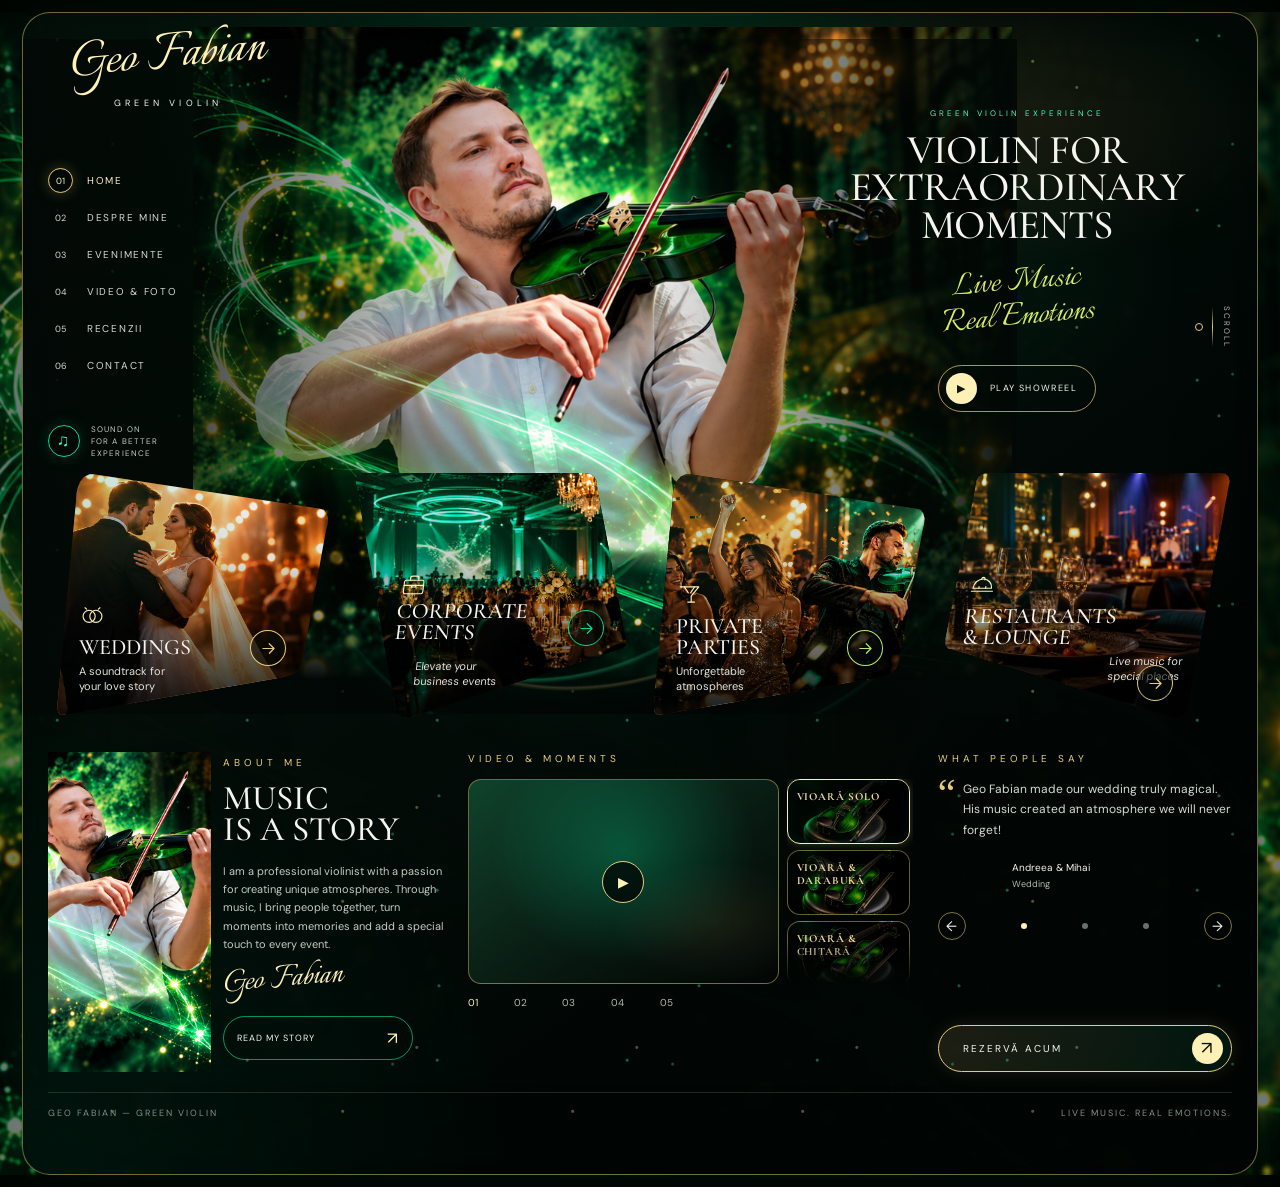
==== commit 00375539: "Gallery thumbnails - title readability" ====
--- a/index.html
+++ b/index.html
@@ -280,28 +280,41 @@
 
                     </div>
 
-                    <!-- CELE PATRU OFERTE -->
+                    <!-- CELE OPT OFERTE -->
+                    <!-- CELE OPT FORMULE MUZICALE -->
                     <div class="media-thumbnails">
 
                         <button type="button" class="media-thumb active" data-video="" data-images=""
                             aria-pressed="true">
-
-                            <span class="media-thumb-title">MOMENT DE VIOARĂ</span>
+                            <span class="media-thumb-title">VIOARĂ SOLO</span>
                         </button>
 
                         <button type="button" class="media-thumb" data-video="" data-images="" aria-pressed="false">
-
-                            <span class="media-thumb-title">VIOARĂ & DARABANĂ</span>
+                            <span class="media-thumb-title">VIOARĂ & DARABUKĂ</span>
                         </button>
 
                         <button type="button" class="media-thumb" data-video="" data-images="" aria-pressed="false">
-
                             <span class="media-thumb-title">VIOARĂ & CHITARĂ</span>
                         </button>
 
                         <button type="button" class="media-thumb" data-video="" data-images="" aria-pressed="false">
-
-                            <span class="media-thumb-title">VIOARĂ /MANDOLINĂ</span>
+                            <span class="media-thumb-title">VIOARĂ / MANDOLINĂ</span>
+                        </button>
+
+                        <button type="button" class="media-thumb" data-video="" data-images="" aria-pressed="false">
+                            <span class="media-thumb-title">VIOARĂ & VIOLONCEL</span>
+                        </button>
+
+                        <button type="button" class="media-thumb" data-video="" data-images="" aria-pressed="false">
+                            <span class="media-thumb-title">VIOARĂ & PIAN</span>
+                        </button>
+
+                        <button type="button" class="media-thumb" data-video="" data-images="" aria-pressed="false">
+                            <span class="media-thumb-title">VIOARĂ & DJ</span>
+                        </button>
+
+                        <button type="button" class="media-thumb" data-video="" data-images="" aria-pressed="false">
+                            <span class="media-thumb-title">MANDOLINĂ</span>
                         </button>
 
                     </div>
--- a/style.css
+++ b/style.css
@@ -485,20 +485,7 @@
 
     border-radius: 0 0 45px 45px;
 
-    clip-path: polygon(0 0,
-            100% 0,
-            100% 78%,
-            97% 82%,
-            92% 84%,
-            85% 84%,
-            75% 82%,
-            65% 79%,
-            55% 77%,
-            45% 76%,
-            35% 78%,
-            25% 85%,
-            15% 93%,
-            0 100%);
+
 
     overflow: hidden;
 
@@ -581,6 +568,8 @@
     object-fit: cover;
 
     object-position: center 10%;
+    -webkit-mask-image: linear-gradient(to bottom, #000 85%, transparent 95%);
+    mask-image: linear-gradient(to bottom, #000 85%, transparent 95%);
 
     opacity: 1;
     position: relative;
@@ -799,7 +788,6 @@
 
     min-width: 0;
 
-    height: 228px;
 
     overflow: hidden;
 
@@ -811,7 +799,7 @@
 
         linear-gradient(145deg, #10281b, #020805 78%);
 
-    transform: skewX(-9deg) rotate(-2.5deg);
+
 
     transform-origin: center;
 
@@ -825,7 +813,7 @@
 
     --card-glow: #e8cb79;
 
-    transform: skewX(-10deg) rotate(-2.5deg) translateY(2px)
+
 }
 
 
@@ -833,7 +821,7 @@
 
     --card-glow: #00e6a0;
 
-    transform: skewX(-8deg) rotate(1.8deg) translateY(-2px)
+
 }
 
 
@@ -841,7 +829,7 @@
 
     --card-glow: #b9e95e;
 
-    transform: skewX(-8deg) rotate(-1.8deg) translateY(1px)
+
 }
 
 
@@ -849,7 +837,7 @@
 
     --card-glow: #e8cb79;
 
-    transform: skewX(-10deg) rotate(1.8deg) translateY(-1px)
+
 }
 
 
@@ -1010,39 +998,6 @@
 }
 
 
-/* Hover: light and border only; cards do not move */
-
-
-.wedding-card:hover {
-
-    transform: skewX(-10deg) rotate(-2.5deg) translateY(2px)
-}
-
-
-.corporate-card:hover {
-
-    transform: skewX(-8deg) rotate(1.8deg) translateY(-2px)
-}
-
-
-.private-card:hover {
-
-    transform: skewX(-8deg) rotate(-1.8deg) translateY(1px)
-}
-
-
-.lounge-card:hover {
-
-    transform: skewX(-10deg) rotate(1.8deg) translateY(-1px)
-}
-
-
-.event-card:hover .event-arrow {
-
-    background: var(--gold-light);
-
-    color: #06130b
-}
 
 
 .event-card:focus-within {
@@ -1092,17 +1047,6 @@
     .event-content p {
 
         font-size: 10px;
-
-    }
-
-
-    .event-arrow {
-
-        right: 10px;
-
-        width: 29px;
-
-        height: 29px;
 
     }
 
@@ -1415,6 +1359,45 @@
 }
 
 
+.media-thumb:nth-child(1) {
+    background-image: linear-gradient(rgba(0, 0, 0, .10), rgba(0, 0, 0, .12)), url("POZE CARDURI/vioara solo.jpg");
+}
+
+.media-thumb:nth-child(2) {
+    background-image: linear-gradient(rgba(0, 0, 0, .10), rgba(0, 0, 0, .12)), url("POZE CARDURI/vioara si darbuka.jpg");
+}
+
+.media-thumb:nth-child(3) {
+    background-image: linear-gradient(rgba(0, 0, 0, .10), rgba(0, 0, 0, .12)), url("POZE CARDURI/vioara si chitara.jpg");
+}
+
+.media-thumb:nth-child(4) {
+    background-image: linear-gradient(rgba(0, 0, 0, .10), rgba(0, 0, 0, .12)), url("POZE CARDURI/vioara si mandolina.jpg");
+}
+
+.media-thumb:nth-child(5) {
+    background-image: linear-gradient(rgba(0, 0, 0, .10), rgba(0, 0, 0, .12)), url("POZE CARDURI/vioara si violoncel.jpg");
+}
+
+.media-thumb:nth-child(6) {
+    background-image: linear-gradient(rgba(0, 0, 0, .10), rgba(0, 0, 0, .12)), url("POZE CARDURI/vioara si pian.jpg");
+}
+
+.media-thumb:nth-child(7) {
+    background-image: linear-gradient(rgba(0, 0, 0, .10), rgba(0, 0, 0, .12)), url("POZE CARDURI/vioara si dj.jpg");
+}
+
+.media-thumb:nth-child(8) {
+    background-image: linear-gradient(rgba(0, 0, 0, .10), rgba(0, 0, 0, .12)), url("POZE CARDURI/mandolina.jpg");
+}
+
+.media-thumb {
+    background-size: cover;
+    background-position: center;
+    background-repeat: no-repeat;
+}
+
+
 .featured-video:hover img,
 
 .media-thumb:hover img {
@@ -1454,15 +1437,17 @@
 
 
 .media-thumbnails {
-
     display: grid;
-
-    grid-template-rows: repeat(4, minmax(0, 1fr));
-
+    grid-template-rows: none;
+    grid-auto-rows: 65px;
     gap: 6px;
-
     min-height: 0;
-
+    height: 100%;
+    overflow-y: auto;
+    overflow-x: hidden;
+    padding-right: 3px;
+    scrollbar-width: thin;
+    scrollbar-color: rgba(0, 217, 149, .65) transparent;
 }
 
 .media-thumb-title {
@@ -1470,822 +1455,830 @@
     z-index: 2;
     inset: 0;
     display: flex;
+    align-items: flex-start;
+    justify-content: flex-start;
+    padding: 10px 9px;
+
+    background: linear-gradient(
+        to bottom,
+        rgba(0, 0, 0, .78) 0%,
+        rgba(0, 0, 0, .38) 55%,
+        transparent 100%
+    );
+
+    color: #f5df9b;
+    font-family: 'Cormorant Garamond', serif;
+    font-size: 11px;
+    font-weight: 700;
+    letter-spacing: .8px;
+    line-height: 1.2;
+    text-align: left;
+    text-transform: uppercase;
+
+    text-shadow: 0 2px 5px rgba(0, 0, 0, 1);
+    pointer-events: none;
+}
+
+.media-thumbnails {
+    -webkit-mask-image: linear-gradient(
+        to bottom,
+        #000 0%,
+        #000 80%,
+        transparent 100%
+    );
+    mask-image: linear-gradient(
+        to bottom,
+        #000 0%,
+        #000 80%,
+        transparent 100%
+    );
+}
+
+.gallery-pagination {
+
+    display: flex;
+
+    justify-content: space-between;
+
+    max-width: 205px;
+
+    margin-top: 12px;
+
+    color: var(--muted);
+
+    font-size: 10px;
+
+}
+
+
+.gallery-pagination .current {
+
+    color: var(--gold-light);
+
+}
+
+
+.reviews-section {
+
+    position: relative;
+
+    display: flex;
+
+    flex-direction: column;
+
+    min-width: 0;
+
+}
+
+
+.review-content {
+
+    position: relative;
+
+    padding-left: 25px;
+
+}
+
+
+.quote-mark {
+
+    position: absolute;
+
+    top: -9px;
+
+    left: 0;
+
+    color: var(--gold);
+
+    font-family: Georgia, serif;
+
+    font-size: 40px;
+
+}
+
+
+.review-content blockquote {
+
+    color: #d5d9d3;
+
+    font-size: 12px;
+
+    line-height: 1.7;
+
+}
+
+
+.review-author {
+
+    display: flex;
+
     align-items: center;
-    justify-content: center;
-    padding: 5px;
+
+    gap: 10px;
+
+    margin-top: 16px;
+
+}
+
+
+.review-author img {
+
+    width: 39px;
+
+    height: 39px;
+
+    border: 1px solid var(--gold);
+
+    border-radius: 50%;
+
+    opacity: 0;
+
+    background: radial-gradient(circle, rgba(0, 217, 149, .65), rgba(5, 25, 16, .9));
+
+}
+
+
+.review-author p {
+
+    font-size: 10px;
+
+}
+
+
+.review-author span {
+
+    display: block;
+
+    margin-top: 4px;
+
+    color: var(--muted);
+
+    font-size: 9px;
+
+}
+
+
+.review-pagination {
+
+    display: flex;
+
+    align-items: center;
+
+    justify-content: space-between;
+
+    gap: 9px;
+
+    margin-top: 17px;
+
+}
+
+
+.review-pagination button {
+
+    display: grid;
+
+    place-items: center;
+
+    width: 28px;
+
+    height: 28px;
+
+    border: 1px solid rgba(232, 203, 121, .55);
+
+    border-radius: 50%;
+
+    background: transparent;
+
+    cursor: pointer;
+
+}
+
+
+.review-dot {
+
+    width: 6px;
+
+    height: 6px;
+
+    border-radius: 50%;
+
+    background: #687268;
+
+}
+
+
+.review-dot.active {
+
+    background: var(--gold-light);
+
+}
+
+
+.book-button {
+
+    display: flex;
+
+    align-items: center;
+
+    justify-content: space-between;
+
+    gap: 15px;
+
+    margin-top: auto;
+
+    padding: 7px 8px 7px 24px;
+
+    border: 1px solid var(--gold);
+
+    border-radius: 35px;
+
+    background: linear-gradient(100deg, rgba(232, 203, 121, .12), rgba(0, 217, 149, .08));
+
+    box-shadow: 0 0 18px rgba(232, 203, 121, .12);
+
+    font-size: 10px;
+
+    letter-spacing: 2px;
+
+    text-transform: uppercase;
+
+    transition: box-shadow .3s ease;
+
+}
+
+
+.book-button:hover {
+
+    box-shadow: 0 0 25px rgba(232, 203, 121, .25);
+
+}
+
+
+.book-arrow {
+
+    display: grid;
+
+    place-items: center;
+
+    width: 31px;
+
+    height: 31px;
+
+    border-radius: 50%;
+
+    background: var(--gold-light);
+
+    color: #06130b;
+
+    font-size: 18px;
+
+}
+
+
+.site-footer {
+
+    display: flex;
+
+    justify-content: space-between;
+
+    gap: 20px;
+
+    margin-top: 20px;
+
+    padding-top: 14px;
+
+    border-top: 1px solid rgba(232, 203, 121, .16);
+
+    color: #829087;
+
+    font-size: 9px;
+
+    letter-spacing: 2px;
+
+    text-transform: uppercase;
+
+}
+
+
+@media (min-width: 1500px) {
+
+
+    .hero {
+
+        min-height: 470px;
+
+        grid-template-columns: 205px minmax(0, 1fr) 340px;
+
+    }
+
+
+    .hero-artist {
+
+        right: 245px;
+
+    }
+
+
+    .hero::after {
+
+        right: 245px;
+
+    }
+
+
+    .event-card {
+
+        height: 210px;
+
+    }
+
+
+    .lower-section {
+
+        min-height: 315px;
+
+    }
+
+
+    .media-gallery {
+
+        height: 225px;
+
+    }
+
+
+}
+
+
+@media (max-width: 1250px) {
+
+
+    .site-shell {
+
+        width: calc(100% - 24px);
+
+        padding: 20px 16px;
+
+    }
+
+
+    .hero {
+
+        grid-template-columns: 155px minmax(0, 1fr) 220px;
+
+        min-height: 400px;
+
+    }
+
+
+    .hero-artist {
+
+        left: 115px;
+
+        right: 195px;
+
+    }
+
+
+    .hero::after {
+
+        left: 135px;
+
+        right: 195px;
+
+    }
+
+
+    .hero-copy h1 {
+
+        font-size: 34px;
+
+    }
+
+
+    .event-card {
+
+        height: 170px;
+
+    }
+
+
+    .event-content {
+
+        left: 15px;
+
+        bottom: 14px;
+
+    }
+
+
+    .event-content h2 {
+
+        font-size: 18px;
+
+    }
+
+
+    .event-content p {
+
+        font-size: 10px;
+
+    }
+
+
+    .event-arrow {
+
+        right: 10px;
+
+        width: 29px;
+
+        height: 29px;
+
+    }
+
+
+    .lower-section {
+
+        gap: 18px;
+
+    }
+
+
+}
+
+
+@media (prefers-reduced-motion: reduce) {
+
+
+    \*,
+
+    *::before,
+
+    *::after {
+
+        scroll-behavior: auto !important;
+
+        transition-duration: .01ms !important;
+
+        animation-duration: .01ms !important;
+
+        animation-iteration-count: 1 !important;
+
+    }
+
+
+}
+
+
+/* ==========================================================
+
+   EVENT CARDS — deliberately irregular silhouettes
+
+   Fixed geometry: no movement on hover.
+
+   ========================================================== */
+
+
+.event-card {
+
+    --card-glow: #e8cb79;
+
+    position: relative;
+
+    isolation: isolate;
+
+    display: block;
+
+    min-width: 0;
+
+
+    overflow: hidden;
+
+    background:
+
+        radial-gradient(ellipse at 35% 12%, rgba(0, 230, 145, .22), transparent 48%),
+
+        radial-gradient(ellipse at 78% 25%, rgba(232, 203, 121, .12), transparent 42%),
+
+        linear-gradient(155deg, #10281b 0%, #06130c 48%, #010604 100%);
+
+
+    transition: filter .28s ease, brightness .28s ease;
+
+    cursor: pointer
+}
+
+
+/* A distinct outline and silhouette for every card */
+
+.wedding-card {
+
+    --card-glow: #e8cb79
+}
+
+
+.corporate-card {
+
+    --card-glow: #00e6a0
+}
+
+
+.private-card {
+
+    --card-glow: #b9e95e
+}
+
+
+.lounge-card {
+
+    --card-glow: #e8cb79
+}
+
+
+/* Glow edge follows the custom clipped silhouette */
+
+.event-card::after {
+
+    content: "";
+
+    position: absolute;
+
+    z-index: 4;
+
+    inset: 0;
+
+    pointer-events: none;
+
+    background: linear-gradient(135deg, var(--card-glow), rgba(255, 255, 255, .08) 48%, var(--card-glow));
+
+    opacity: .9;
+
+    mix-blend-mode: screen
+}
+
+
+.event-card::before {
+
+    content: "";
+
+    position: absolute;
+
+    z-index: 1;
+
+    inset: 0;
+
+    pointer-events: none;
+
+    background:
+
+        radial-gradient(ellipse at 25% 12%, rgba(0, 255, 170, .12), transparent 42%),
+
+        linear-gradient(180deg, rgba(0, 0, 0, .02) 0%, rgba(0, 0, 0, .12) 36%, rgba(0, 0, 0, .94) 100%)
+}
+
+
+.event-overlay {
+
+    position: absolute;
+
+    z-index: 1;
+
+    inset: 0;
+
+    pointer-events: none;
+
+    background: linear-gradient(110deg, rgba(0, 30, 18, .12), transparent 65%);
+
+}
+
+
+.event-content {
+
+    position: absolute;
+
+    z-index: 2;
+
+    left: 23px;
+
+    bottom: 19px;
+
+    transform: none;
+
+    transform-origin: left bottom;
+
+}
+
+
+.event-icon {
+
+    display: block;
+
+    margin-bottom: 8px;
+
     color: var(--gold-light);
+
+    font-size: 24px;
+
+    line-height: 1;
+
+}
+
+
+.event-content h2 {
+
     font-family: 'Cormorant Garamond', serif;
-    font-size: 13px;
-    font-weight: 600;
-    letter-spacing: 1px;
-    text-align: center;
+
+    font-size: 22px;
+
+    font-weight: 500;
+
+    line-height: .94;
+
     text-transform: uppercase;
-    text-shadow: 0 1px 8px rgba(0, 0, 0, .9);
-}
-
-
-.gallery-pagination {
-
-    display: flex;
-
-    justify-content: space-between;
-
-    max-width: 205px;
-
-    margin-top: 12px;
-
-    color: var(--muted);
-
-    font-size: 10px;
-
-}
-
-
-.gallery-pagination .current {
+
+}
+
+
+.event-content p {
+
+    margin-top: 7px;
+
+    color: #e1e2dc;
+
+    font-size: 11px;
+
+    line-height: 1.35;
+
+}
+
+
+.event-arrow {
+
+    position: absolute;
+
+    z-index: 3;
+
+    right: 17px;
+
+    bottom: 17px;
+
+    display: grid;
+
+    place-items: center;
+
+    width: 36px;
+
+    height: 36px;
+
+    border: 1px solid var(--card-glow);
+
+    border-radius: 50%;
+
+    background: rgba(0, 0, 0, .42);
 
     color: var(--gold-light);
 
-}
-
-
-.reviews-section {
+    font-size: 19px;
+
+    transform: none;
+
+    transition: background .28s ease, color .28s ease, box-shadow .28s ease;
+
+}
+
+
+/* Hover changes only light and border treatment; shape stays fixed */
+
+.event-card:hover {
+
+    transform: none
+}
+
+
+.event-card:hover>img {
+
+    transform: none
+}
+
+
+.event-card:hover .event-arrow,
+
+.event-card:focus-visible .event-arrow {
+
+    background: var(--gold-light);
+
+    color: #06130b
+}
+
+
+.event-card:focus-visible {
+
+    outline: 2px solid var(--gold-light);
+
+    outline-offset: 3px
+}
+
+
+@media (min-width: 1500px) {
+
+    .event-card {
+
+        height: 245px;
+
+    }
+
+}
+
+
+@media (max-width: 1250px) {
+
+    .event-card {
+
+        height: 185px;
+
+    }
+
+
+    .event-content {
+
+        left: 17px;
+
+        bottom: 14px;
+
+    }
+
+
+    .event-content h2 {
+
+        font-size: 18px;
+
+    }
+
+
+    .event-content p {
+
+        font-size: 10px;
+
+    }
+
+
+    .event-arrow {
+
+        right: 11px;
+
+        bottom: 12px;
+
+        width: 30px;
+
+        height: 30px;
+
+    }
+
+}
+
+
+/* ==========================================================
+
+   FINAL EVENT CARD GEOMETRY — match the supplied reference
+
+   Card 1 = 3; card 2 = 4 mirrored. No movement on hover.
+
+   ========================================================== */
+
+
+.event-card {
+
+    --card-glow: #e8cb79;
 
     position: relative;
 
-    display: flex;
-
-    flex-direction: column;
+    isolation: isolate;
+
+    display: block;
 
     min-width: 0;
 
-}
-
-
-.review-content {
-
-    position: relative;
-
-    padding-left: 25px;
-
-}
-
-
-.quote-mark {
-
-    position: absolute;
-
-    top: -9px;
-
-    left: 0;
-
-    color: var(--gold);
-
-    font-family: Georgia, serif;
-
-    font-size: 40px;
-
-}
-
-
-.review-content blockquote {
-
-    color: #d5d9d3;
-
-    font-size: 12px;
-
-    line-height: 1.7;
-
-}
-
-
-.review-author {
-
-    display: flex;
-
-    align-items: center;
-
-    gap: 10px;
-
-    margin-top: 16px;
-
-}
-
-
-.review-author img {
-
-    width: 39px;
-
-    height: 39px;
-
-    border: 1px solid var(--gold);
-
-    border-radius: 50%;
-
-    opacity: 0;
-
-    background: radial-gradient(circle, rgba(0, 217, 149, .65), rgba(5, 25, 16, .9));
-
-}
-
-
-.review-author p {
-
-    font-size: 10px;
-
-}
-
-
-.review-author span {
-
-    display: block;
-
-    margin-top: 4px;
-
-    color: var(--muted);
-
-    font-size: 9px;
-
-}
-
-
-.review-pagination {
-
-    display: flex;
-
-    align-items: center;
-
-    justify-content: space-between;
-
-    gap: 9px;
-
-    margin-top: 17px;
-
-}
-
-
-.review-pagination button {
-
-    display: grid;
-
-    place-items: center;
-
-    width: 28px;
-
-    height: 28px;
-
-    border: 1px solid rgba(232, 203, 121, .55);
-
-    border-radius: 50%;
-
-    background: transparent;
-
-    cursor: pointer;
-
-}
-
-
-.review-dot {
-
-    width: 6px;
-
-    height: 6px;
-
-    border-radius: 50%;
-
-    background: #687268;
-
-}
-
-
-.review-dot.active {
-
-    background: var(--gold-light);
-
-}
-
-
-.book-button {
-
-    display: flex;
-
-    align-items: center;
-
-    justify-content: space-between;
-
-    gap: 15px;
-
-    margin-top: auto;
-
-    padding: 7px 8px 7px 24px;
-
-    border: 1px solid var(--gold);
-
-    border-radius: 35px;
-
-    background: linear-gradient(100deg, rgba(232, 203, 121, .12), rgba(0, 217, 149, .08));
-
-    box-shadow: 0 0 18px rgba(232, 203, 121, .12);
-
-    font-size: 10px;
-
-    letter-spacing: 2px;
-
-    text-transform: uppercase;
-
-    transition: box-shadow .3s ease;
-
-}
-
-
-.book-button:hover {
-
-    box-shadow: 0 0 25px rgba(232, 203, 121, .25);
-
-}
-
-
-.book-arrow {
-
-    display: grid;
-
-    place-items: center;
-
-    width: 31px;
-
-    height: 31px;
-
-    border-radius: 50%;
-
-    background: var(--gold-light);
-
-    color: #06130b;
-
-    font-size: 18px;
-
-}
-
-
-.site-footer {
-
-    display: flex;
-
-    justify-content: space-between;
-
-    gap: 20px;
-
-    margin-top: 20px;
-
-    padding-top: 14px;
-
-    border-top: 1px solid rgba(232, 203, 121, .16);
-
-    color: #829087;
-
-    font-size: 9px;
-
-    letter-spacing: 2px;
-
-    text-transform: uppercase;
-
-}
-
-
-@media (min-width: 1500px) {
-
-
-    .hero {
-
-        min-height: 470px;
-
-        grid-template-columns: 205px minmax(0, 1fr) 340px;
-
-    }
-
-
-    .hero-artist {
-
-        right: 245px;
-
-    }
-
-
-    .hero::after {
-
-        right: 245px;
-
-    }
-
-
-    .event-card {
-
-        height: 210px;
-
-    }
-
-
-    .lower-section {
-
-        min-height: 315px;
-
-    }
-
-
-    .media-gallery {
-
-        height: 225px;
-
-    }
-
-
-}
-
-
-@media (max-width: 1250px) {
-
-
-    .site-shell {
-
-        width: calc(100% - 24px);
-
-        padding: 20px 16px;
-
-    }
-
-
-    .hero {
-
-        grid-template-columns: 155px minmax(0, 1fr) 220px;
-
-        min-height: 400px;
-
-    }
-
-
-    .hero-artist {
-
-        left: 115px;
-
-        right: 195px;
-
-    }
-
-
-    .hero::after {
-
-        left: 135px;
-
-        right: 195px;
-
-    }
-
-
-    .hero-copy h1 {
-
-        font-size: 34px;
-
-    }
-
-
-    .event-card {
-
-        height: 170px;
-
-    }
-
-
-    .event-content {
-
-        left: 15px;
-
-        bottom: 14px;
-
-    }
-
-
-    .event-content h2 {
-
-        font-size: 18px;
-
-    }
-
-
-    .event-content p {
-
-        font-size: 10px;
-
-    }
-
-
-    .event-arrow {
-
-        right: 10px;
-
-        width: 29px;
-
-        height: 29px;
-
-    }
-
-
-    .lower-section {
-
-        gap: 18px;
-
-    }
-
-
-}
-
-
-@media (prefers-reduced-motion: reduce) {
-
-
-    \*,
-
-    *::before,
-
-    *::after {
-
-        scroll-behavior: auto !important;
-
-        transition-duration: .01ms !important;
-
-        animation-duration: .01ms !important;
-
-        animation-iteration-count: 1 !important;
-
-    }
-
-
-}
-
-
-/* ==========================================================
-
-   EVENT CARDS — deliberately irregular silhouettes
-
-   Fixed geometry: no movement on hover.
-
-   ========================================================== */
-
-
-.event-card {
-
-    --card-glow: #e8cb79;
-
-    position: relative;
-
-    isolation: isolate;
-
-    display: block;
-
-    min-width: 0;
-
-    height: 225px;
 
     overflow: hidden;
 
     background:
 
-        radial-gradient(ellipse at 35% 12%, rgba(0, 230, 145, .22), transparent 48%),
-
-        radial-gradient(ellipse at 78% 25%, rgba(232, 203, 121, .12), transparent 42%),
+        radial-gradient(ellipse at 30% 17%, rgba(0, 230, 145, .20), transparent 48%),
+
+        radial-gradient(ellipse at 78% 24%, rgba(232, 203, 121, .10), transparent 43%),
 
         linear-gradient(155deg, #10281b 0%, #06130c 48%, #010604 100%);
 
-    transform: none;
-
-    transition: filter .28s ease, brightness .28s ease;
+
+    transition: border-color .25s ease, box-shadow .25s ease, filter .25s ease;
 
     cursor: pointer
 }
 
 
-/* A distinct outline and silhouette for every card */
-
-.wedding-card {
-
-    --card-glow: #e8cb79
-}
-
-
-.corporate-card {
-
-    --card-glow: #00e6a0
-}
-
-
-.private-card {
-
-    --card-glow: #b9e95e
-}
-
-
-.lounge-card {
-
-    --card-glow: #e8cb79
-}
-
-
-/* Glow edge follows the custom clipped silhouette */
-
-.event-card::after {
-
-    content: "";
-
-    position: absolute;
-
-    z-index: 4;
-
-    inset: 0;
-
-    pointer-events: none;
-
-    background: linear-gradient(135deg, var(--card-glow), rgba(255, 255, 255, .08) 48%, var(--card-glow));
-
-    opacity: .9;
-
-    mix-blend-mode: screen
-}
-
-
-.event-card::before {
-
-    content: "";
-
-    position: absolute;
-
-    z-index: 1;
-
-    inset: 0;
-
-    pointer-events: none;
-
-    background:
-
-        radial-gradient(ellipse at 25% 12%, rgba(0, 255, 170, .12), transparent 42%),
-
-        linear-gradient(180deg, rgba(0, 0, 0, .02) 0%, rgba(0, 0, 0, .12) 36%, rgba(0, 0, 0, .94) 100%)
-}
-
-
-.event-overlay {
-
-    position: absolute;
-
-    z-index: 1;
-
-    inset: 0;
-
-    pointer-events: none;
-
-    background: linear-gradient(110deg, rgba(0, 30, 18, .12), transparent 65%);
-
-}
-
-
-.event-content {
-
-    position: absolute;
-
-    z-index: 2;
-
-    left: 23px;
-
-    bottom: 19px;
-
-    transform: none;
-
-    transform-origin: left bottom;
-
-}
-
-
-.event-icon {
-
-    display: block;
-
-    margin-bottom: 8px;
-
-    color: var(--gold-light);
-
-    font-size: 24px;
-
-    line-height: 1;
-
-}
-
-
-.event-content h2 {
-
-    font-family: 'Cormorant Garamond', serif;
-
-    font-size: 22px;
-
-    font-weight: 500;
-
-    line-height: .94;
-
-    text-transform: uppercase;
-
-}
-
-
-.event-content p {
-
-    margin-top: 7px;
-
-    color: #e1e2dc;
-
-    font-size: 11px;
-
-    line-height: 1.35;
-
-}
-
-
-.event-arrow {
-
-    position: absolute;
-
-    z-index: 3;
-
-    right: 17px;
-
-    bottom: 17px;
-
-    display: grid;
-
-    place-items: center;
-
-    width: 36px;
-
-    height: 36px;
-
-    border: 1px solid var(--card-glow);
-
-    border-radius: 50%;
-
-    background: rgba(0, 0, 0, .42);
-
-    color: var(--gold-light);
-
-    font-size: 19px;
-
-    transform: none;
-
-    transition: background .28s ease, color .28s ease, box-shadow .28s ease;
-
-}
-
-
-/* Hover changes only light and border treatment; shape stays fixed */
-
-.event-card:hover {
-
-    transform: none
-}
-
-
-.event-card:hover>img {
-
-    transform: none
-}
-
-
-.event-card:hover .event-arrow,
-
-.event-card:focus-visible .event-arrow {
-
-    background: var(--gold-light);
-
-    color: #06130b
-}
-
-
-.event-card:focus-visible {
-
-    outline: 2px solid var(--gold-light);
-
-    outline-offset: 3px
-}
-
-
-@media (min-width: 1500px) {
-
-    .event-card {
-
-        height: 245px;
-
-    }
-
-}
-
-
-@media (max-width: 1250px) {
-
-    .event-card {
-
-        height: 185px;
-
-    }
-
-
-    .event-content {
-
-        left: 17px;
-
-        bottom: 14px;
-
-    }
-
-
-    .event-content h2 {
-
-        font-size: 18px;
-
-    }
-
-
-    .event-content p {
-
-        font-size: 10px;
-
-    }
-
-
-    .event-arrow {
-
-        right: 11px;
-
-        bottom: 12px;
-
-        width: 30px;
-
-        height: 30px;
-
-    }
-
-}
-
-
-/* ==========================================================
-
-   FINAL EVENT CARD GEOMETRY — match the supplied reference
-
-   Card 1 = 3; card 2 = 4 mirrored. No movement on hover.
-
-   ========================================================== */
-
-
-.event-card {
-
-    --card-glow: #e8cb79;
-
-    position: relative;
-
-    isolation: isolate;
-
-    display: block;
-
-    min-width: 0;
-
-    height: 245px;
-
-    overflow: hidden;
-
-    background:
-
-        radial-gradient(ellipse at 30% 17%, rgba(0, 230, 145, .20), transparent 48%),
-
-        radial-gradient(ellipse at 78% 24%, rgba(232, 203, 121, .10), transparent 43%),
-
-        linear-gradient(155deg, #10281b 0%, #06130c 48%, #010604 100%);
-
-    transform-origin: center center;
-
-    transition: border-color .25s ease, box-shadow .25s ease, filter .25s ease;
-
-    cursor: pointer
-}
-
-
 /* Matching silhouettes: cards 1 and 3 share a shape; 2 and 4 mirror it. */
 
-.wedding-card,
-
-.private-card {
-
-    transform: skewX(-7deg) rotate(-2deg)
-}
-
-
-.corporate-card,
-
-.lounge-card {
-
-    transform: skewX(-7deg) rotate(2deg)
-}
+
 
 
 .event-card::before {
@@ -2466,20 +2459,6 @@
 /* Hover only changes lighting; the card's position and shape stay fixed. */
 
 
-.wedding-card:hover,
-
-.private-card:hover {
-
-    transform: skewX(-7deg) rotate(-2deg)
-}
-
-
-.corporate-card:hover,
-
-.lounge-card:hover {
-
-    transform: skewX(-7deg) rotate(2deg)
-}
 
 
 .corporate-card {
@@ -2502,16 +2481,6 @@
 }
 
 
-.event-card:hover .event-arrow,
-
-.event-card:focus-visible .event-arrow {
-
-    background: var(--gold-light);
-
-    color: #06130b
-}
-
-
 .event-card:focus-visible {
 
     outline: 2px solid var(--gold-light);
@@ -2540,12 +2509,6 @@
     }
 
 
-    .event-card {
-
-        height: 190px;
-
-    }
-
 
     .event-content {
 
@@ -2618,7 +2581,7 @@
 
         linear-gradient(155deg, #10281b 0%, #06130c 48%, #010604 100%);
 
-    transform: skewX(-7deg) rotate(-1.2deg);
+
 
     transform-origin: center;
 
@@ -2636,7 +2599,7 @@
 
     --card-glow: #e8cb79;
 
-    transform: skewX(-7deg) rotate(-1.2deg)
+
 }
 
 
@@ -2648,7 +2611,7 @@
 
     --card-glow: #00d995;
 
-    transform: skewX(7deg) rotate(1.2deg)
+
 }
 
 
@@ -2795,34 +2758,12 @@
 
 .lounge-card .event-arrow {
 
-    transform: skewX(-7deg)
+    transform: none;
 }
 
 
 /* Hover never moves or reshapes the cards */
 
-
-.wedding-card:hover,
-
-.private-card:hover {
-
-    transform: skewX(-7deg) rotate(-1.2deg)
-}
-
-
-.corporate-card:hover,
-
-.lounge-card:hover {
-    transform: skewX(7deg) rotate(1.2deg)
-}
-
-
-.event-card:hover .event-arrow,
-
-.event-card:focus-visible .event-arrow {
-    background: var(--gold-light);
-    color: #06130b
-}
 
 
 .event-card:focus-visible {
@@ -2878,54 +2819,43 @@
 
 .wedding-card {
 
-
     width: 95%;
 
     justify-self: center;
 
+}
+
+
+/* Pastram textul drept */
+
+.wedding-card .event-content {
+
     transform: none !important
 }
 
 
-/* Pastram textul drept */
-
-.wedding-card .event-content {
+
+
+
+
+/* CARD 3 — ACEEAȘI FORMĂ CA WEDDINGS */
+
+.private-card {
+
+    width: 95%;
+
+    justify-self: center;
+
+
+}
+
+
+.private-card .event-content {
 
     transform: none !important
 }
 
 
-/* Pastram forma fixa la hover */
-
-.wedding-card:hover {
-
-    transform: none !important
-}
-
-
-/* CARD 3 — ACEEAȘI FORMĂ CA WEDDINGS */
-
-.private-card {
-
-    width: 95%;
-
-    justify-self: center;
-
-    transform: none !important
-}
-
-
-.private-card .event-content {
-
-    transform: none !important
-}
-
-
-.private-card:hover {
-
-    transform: none !important
-}
-
 
 /* Extensia asimetrică a hero-ului este integrată în regula principală .hero-artist. */
 
@@ -2933,8 +2863,7 @@
 /* CORPORATE EVENTS — CARD ÎNCLINAT */
 
 .event-card.corporate-card {
-    min-height: 245px;
-    height: 245px;
+
     width: 95%;
     margin-left: 2.5%;
 }
@@ -2977,20 +2906,9 @@
    FINAL EVENT CARD GLOW — follows each rounded silhouette
    Keep this block last. Does not alter card geometry.
    ========================================================== */
-.events-section .event-card {
-    /* Remove the old rectangular pseudo-element outline. */
-    border: 0 !important
-}
-
-.events-section .event-card::after {
-    content: none !important;
-    display: none !important
-}
-
-
-.events-section .event-card:focus-visible {
-    outline: none
-}
+
+
+
 
 /* ==========================================================
    EVENT CARD GLOW FIX — separate silhouette from outer card
@@ -3006,21 +2924,11 @@
     isolation: auto !important
 }
 
-/* Disable the old pseudo-elements on the outer rectangle. */
-.events-section .event-card::before,
-.events-section .event-card::after {
-    content: none !important;
-    display: none !important
-}
 
 .events-section .event-card-shape {
-    position: absolute;
-    inset: 0;
-    width: 100%;
-    height: 100%;
-    overflow: hidden;
+
     background: #06130c;
-    transition: filter .28s ease, brightness .28s ease
+
 }
 
 /* Exact rounded asymmetric silhouettes retained from the latest CSS. */
@@ -3037,19 +2945,7 @@
         linear-gradient(180deg, rgba(0, 0, 0, .02) 0%, rgba(0, 0, 0, .12) 36%, rgba(0, 0, 0, .92) 100%)
 }
 
-.events-section .event-card-shape::after {
-    content: "";
-    position: absolute;
-    z-index: 3;
-    inset: 0;
-    pointer-events: none;
-    opacity: .48;
-    transition: opacity .2s ease
-}
-
-.events-section .event-card:hover .event-card-shape::after {
-    opacity: 1
-}
+
 
 .events-section .event-card-shape>img {
     position: absolute;
@@ -3072,11 +2968,6 @@
 
 .events-section .event-card-shape .event-arrow {
     z-index: 4
-}
-
-
-.events-section .event-card:focus-visible {
-    outline: none !important
 }
 
 
@@ -3307,6 +3198,7 @@
     from {
         opacity: 0;
     }
+
     to {
         opacity: 1;
     }
@@ -3316,6 +3208,7 @@
     from {
         opacity: 1;
     }
+
     to {
         opacity: 0;
     }
@@ -3585,11 +3478,11 @@
     backdrop-filter: none;
 }
 
-.booking-panel {
+.booking-modal .booking-panel {
     position: relative;
     transform: translateY(-30px);
     z-index: 2;
-    width: min(650px, 100%);
+    width: min(560px, calc(100% - 24px));
     max-height: 76vh;
     overflow-y: auto;
     scrollbar-width: thin;
@@ -3630,13 +3523,13 @@
     transform: rotate(90deg);
 }
 
-.booking-panel .section-eyebrow {
+.booking-modal .booking-panel .section-eyebrow {
     color: var(--gold);
     letter-spacing: 3px;
     margin-bottom: 12px;
 }
 
-.booking-panel h2 {
+.booking-modal .booking-panel h2 {
     color: var(--white);
     font-family: 'Cormorant Garamond', serif;
     font-size: clamp(30px, 4vw, 40px);
@@ -3754,7 +3647,7 @@
         padding: 10px;
     }
 
-    .booking-panel {
+    .booking-modal .booking-panel {
         max-height: 94vh;
         padding: 32px 20px;
     }
@@ -3775,31 +3668,25 @@
    GREEN VIOLIN — BOOKING MODAL SCROLLBAR
 ========================================= */
 
-.booking-panel::-webkit-scrollbar {
+.booking-modal .booking-panel::-webkit-scrollbar {
     width: 6px;
 }
 
-.booking-panel::-webkit-scrollbar-track {
+.booking-modal .booking-panel::-webkit-scrollbar-track {
     background: transparent;
     margin: 25px 0;
 }
 
-.booking-panel::-webkit-scrollbar-thumb {
-    background: linear-gradient(
-        180deg,
-        rgba(232, 203, 121, .8),
-        rgba(0, 217, 149, .65),
-        rgba(0, 217, 149, .2)
-    );
+.booking-modal .booking-panel::-webkit-scrollbar-thumb {
+    background: linear-gradient(180deg,
+            rgba(232, 203, 121, .8),
+            rgba(0, 217, 149, .65),
+            rgba(0, 217, 149, .2));
     border-radius: 20px;
 }
 
-.booking-panel::-webkit-scrollbar-thumb:hover {
-    background: linear-gradient(
-        180deg,
-        #e8cb79,
-        #00d995
-    );
-}
-
-
+.booking-modal .booking-panel::-webkit-scrollbar-thumb:hover {
+    background: linear-gradient(180deg,
+            #e8cb79,
+            #00d995);
+}
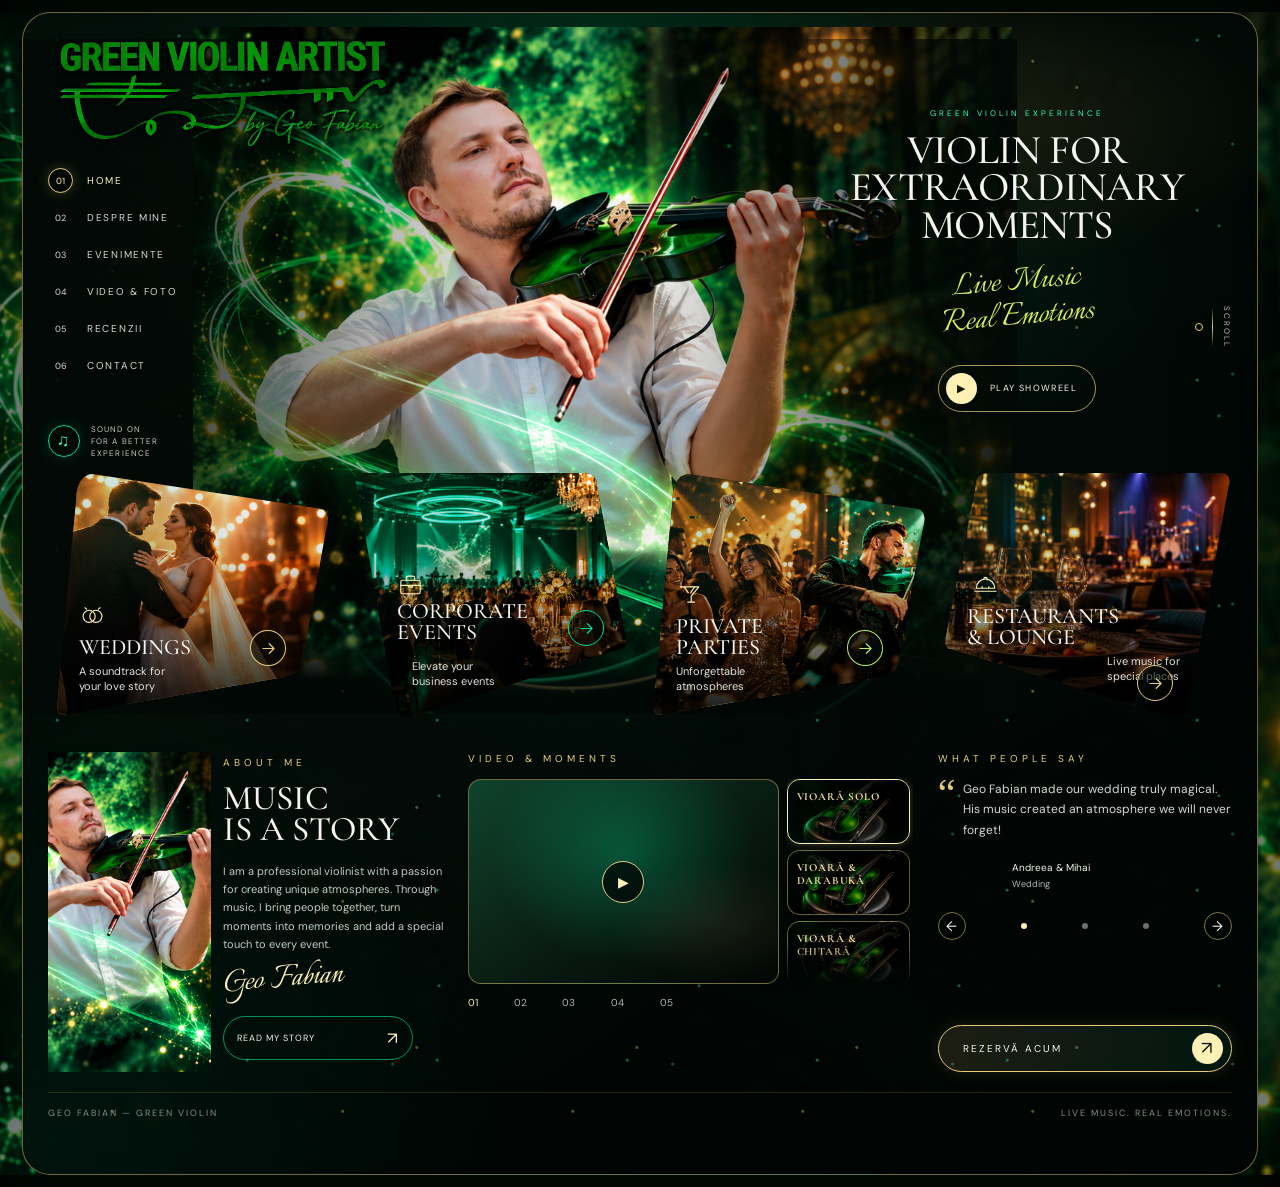
==== commit aded0d5d: "Add Geo Fabian logo to homepage" ====
--- a/index.html
+++ b/index.html
@@ -24,8 +24,8 @@
 
             <header class="brand">
                 <a href="#home" class="brand-link" aria-label="Green Violin - Acasă">
-                    <span class="brand-name">Geo Fabian</span>
-                    <span class="brand-subtitle">GREEN VIOLIN</span>
+                    <img src="images/logo.png" alt="Green Violin Artist by Geo Fabian" class="brand-logo">
+                    
                 </a>
             </header>
 
@@ -250,7 +250,19 @@
                         <h3>My Story</h3>
 
                         <div class="story-text">
-                            <!-- Povestea lui Geo va fi completată ulterior. -->
+                            <p>
+                                Sunt Geo Fabian, violonist din Craiova și Doctor în Muzică al
+                                Universității Naționale de Muzică București. Sunt artist instrumentist
+                                în orchestra Filarmonicii „Oltenia”.
+                            </p>
+
+                            <p>
+                                Aduc aceeași emoție și la evenimentele voastre: nunți, cununii,
+                                botezuri, cine elegante sau momente surpriză. Construim împreună
+                                repertoriul potrivit, de la muzică clasică la pop, rock și alte genuri,
+                                în aranjamente pentru vioară, solo sau acompaniată, astfel încât
+                                fiecare moment să rămână în amintire.
+                            </p>
                         </div>
                     </div>
                 </div>
--- a/style.css
+++ b/style.css
@@ -282,23 +282,31 @@
 
     position: absolute;
 
-    z-index: 6;
+    z-index: 1000;
 
     top: 0;
 
-    left: 22px;
+    left: 10px;
 
 }
 
 
 .brand-link {
-
     display: flex;
-
     flex-direction: column;
-
     width: max-content;
-
+}
+
+.brand-logo {
+    display: block;
+    width: 330px;
+    height: auto;
+    position: relative;
+    z-index: 1000;
+    filter:
+    drop-shadow(1px 1px 1px rgba(0, 0, 0, .95))
+    drop-shadow(-1px -1px 1px rgba(0, 0, 0, .85))
+    drop-shadow(0 2px 4px rgba(0, 0, 0, .7));
 }
 
 
@@ -1098,7 +1106,7 @@
 
     min-width: 0;
 
-    overflow: hidden;
+    overflow: visible;
 
 }
 
@@ -2349,20 +2357,8 @@
 }
 
 
-.wedding-card .event-content,
-
-.private-card .event-content {
-
-    transform: rotate(2deg) skewX(7deg)
-}
-
-
-.corporate-card .event-content,
-
-.lounge-card .event-content {
-
-    transform: rotate(-2deg) skewX(7deg)
-}
+
+
 
 
 .event-icon {
@@ -2675,19 +2671,13 @@
 
     bottom: 24px;
 
-    transform: skewX(7deg);
+    
 
     transform-origin: left bottom;
 
 }
 
 
-.corporate-card .event-content,
-
-.lounge-card .event-content {
-
-    transform: skewX(-7deg)
-}
 
 
 .event-icon {
@@ -3011,9 +3001,9 @@
 .events-section .corporate-card {
     --content-x: 0px;
     --content-y: 0px;
-    --icon-x: 10px;
+    --icon-x: 20px;
     --icon-y: -10px;
-    --title-x: 10px;
+    --title-x: 20px;
     --title-y: -15px;
     --description-x: 35px;
     --description-y: -5px;
@@ -3039,9 +3029,9 @@
 .events-section .lounge-card {
     --content-x: -10px;
     --content-y: 10px;
-    --icon-x: 0px;
+    --icon-x: 15px;
     --icon-y: 0px;
-    --title-x: 0px;
+    --title-x: 10px;
     --title-y: 0px;
     --description-x: 150px;
     --description-y: 0px;
@@ -3181,6 +3171,9 @@
     display: none;
     grid-column: 1 / -1;
     opacity: 0;
+    width: calc(100% + 220px);
+    position: relative;
+    z-index: 5;
 }
 
 .story-panel.is-open {
@@ -3237,7 +3230,7 @@
 }
 
 .story-panel-inner h3 {
-    margin-bottom: 12px;
+    margin-bottom: 16px;
     color: var(--white);
     font-family: 'Cormorant Garamond', serif;
     font-size: 30px;
@@ -3250,6 +3243,10 @@
     color: #c4cbc4;
     font-size: 12px;
     line-height: 1.8;
+}
+
+.story-text p + p {
+    margin-top: 10px;
 }
 
 
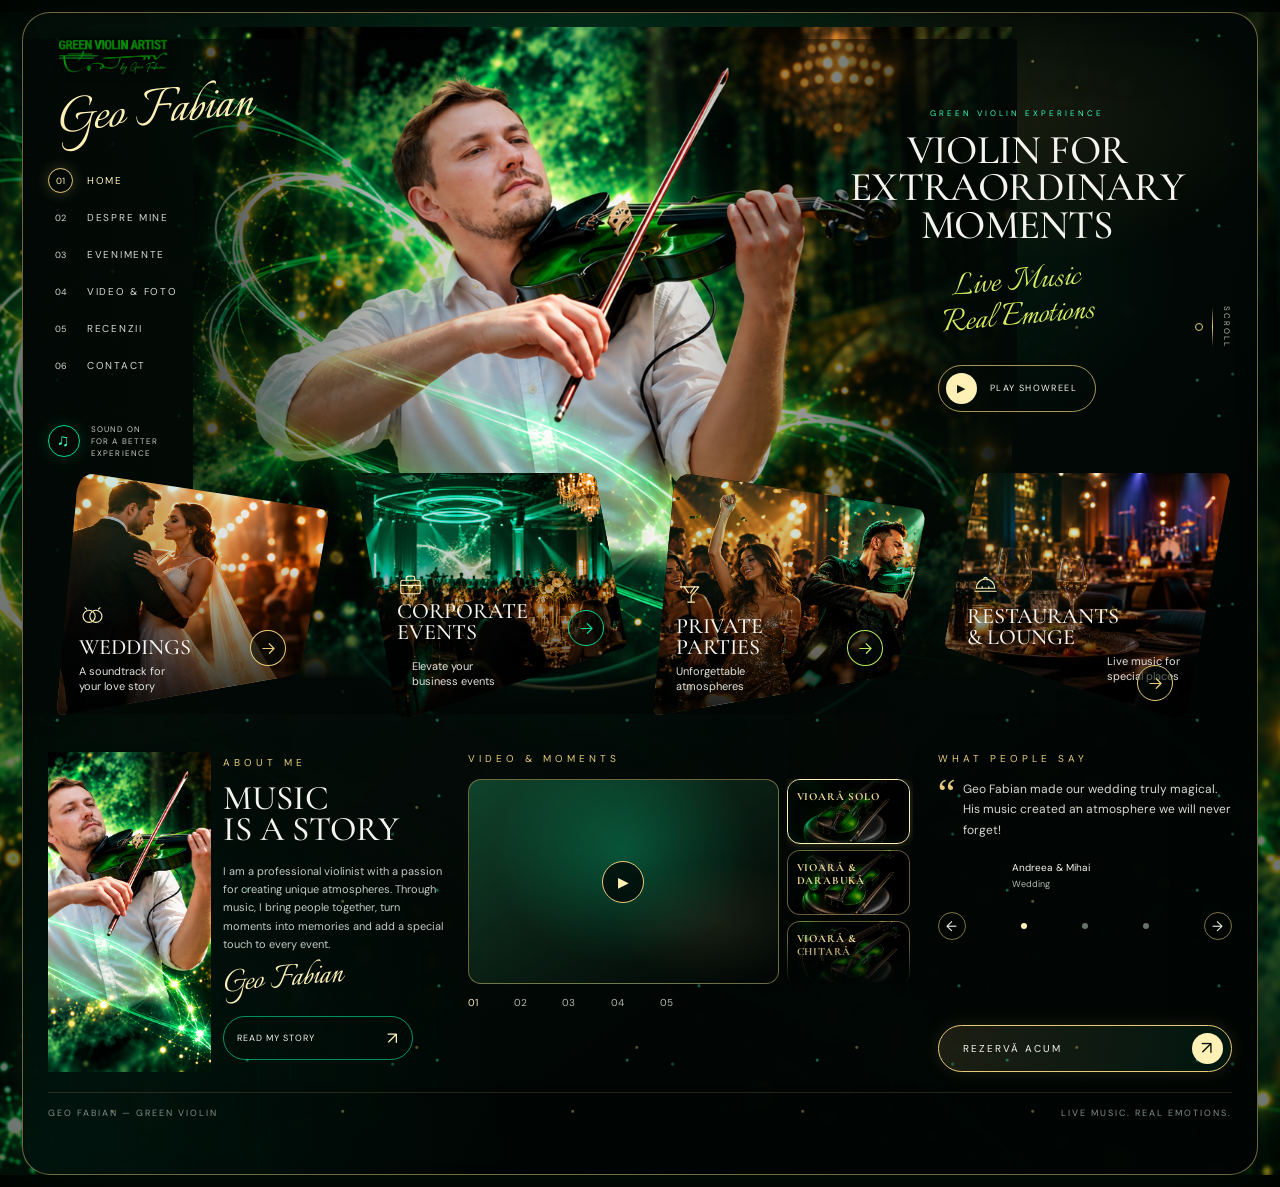
==== commit c6919d71: "logo si nume" ====
--- a/index.html
+++ b/index.html
@@ -25,7 +25,7 @@
             <header class="brand">
                 <a href="#home" class="brand-link" aria-label="Green Violin - Acasă">
                     <img src="images/logo.png" alt="Green Violin Artist by Geo Fabian" class="brand-logo">
-                    
+                     <span class="brand-name">Geo Fabian</span>
                 </a>
             </header>
 
--- a/style.css
+++ b/style.css
@@ -299,7 +299,7 @@
 
 .brand-logo {
     display: block;
-    width: 330px;
+    width: 110px;
     height: auto;
     position: relative;
     z-index: 1000;
@@ -311,6 +311,8 @@
 
 
 .brand-name {
+
+    margin-top: 20px;
 
     color: var(--gold-light);
 
@@ -3686,4 +3688,12 @@
     background: linear-gradient(180deg,
             #e8cb79,
             #00d995);
+}
+
+
+
+
+/* Elimină highlight-ul albastru la atingere pe mobil */
+* {
+    -webkit-tap-highlight-color: transparent;
 }
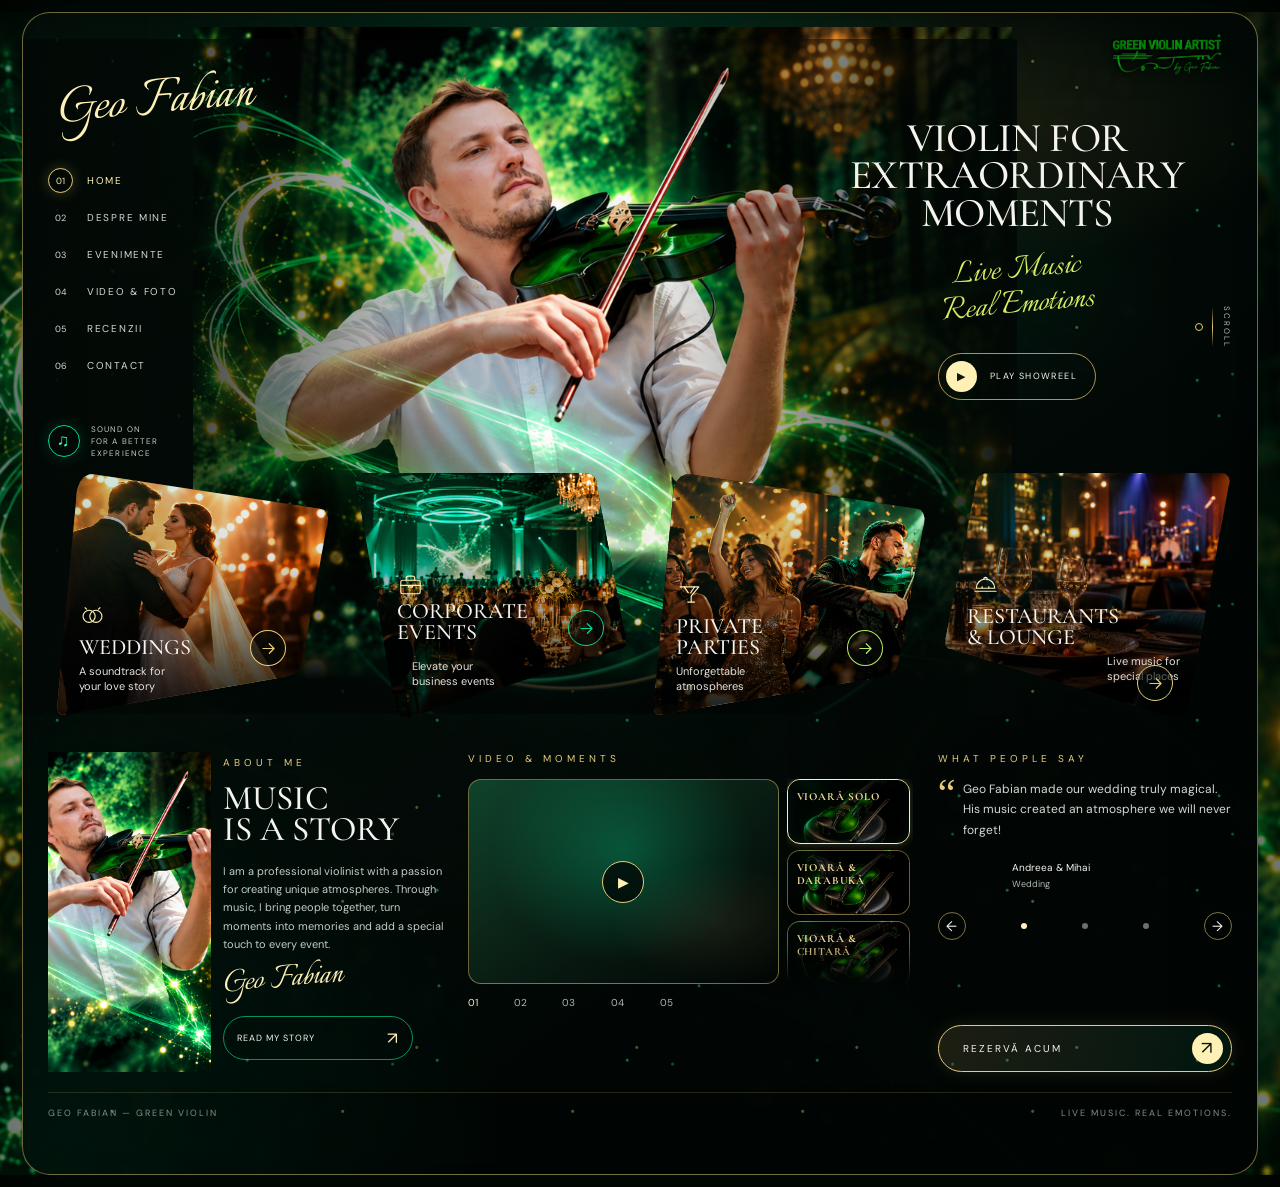
==== commit c5b81a5c: "Add showreel modal and YouTube integration" ====
--- a/index.html
+++ b/index.html
@@ -25,7 +25,7 @@
             <header class="brand">
                 <a href="#home" class="brand-link" aria-label="Green Violin - Acasă">
                     <img src="images/logo.png" alt="Green Violin Artist by Geo Fabian" class="brand-logo">
-                     <span class="brand-name">Geo Fabian</span>
+                    <span class="brand-name">Geo Fabian</span>
                 </a>
             </header>
 
@@ -77,7 +77,7 @@
             </div>
 
             <div class="hero-copy">
-                <p class="hero-eyebrow">GREEN VIOLIN EXPERIENCE</p>
+
 
                 <h1>
                     Violin for<br>
@@ -90,7 +90,7 @@
                     Real Emotions
                 </p>
 
-                <a href="#media" class="showreel-button">
+                <a href="#media" class="showreel-button" id="showreel-open">
                     <span class="play-icon" aria-hidden="true">▶</span>
                     <span>Play showreel</span>
                 </a>
@@ -101,6 +101,29 @@
                 <span class="scroll-line"></span>
                 <span class="scroll-dot"></span>
             </a>
+
+
+            <!-- SHOWREEL VIDEO MODAL -->
+            <div class="showreel-modal" id="showreel-modal" aria-hidden="true">
+                <div class="showreel-overlay"></div>
+
+                <div class="showreel-modal-content" role="dialog" aria-modal="true" aria-label="Geo Fabian Showreel">
+
+                    <button class="showreel-close" id="showreel-close" aria-label="Închide">
+                        &times;
+                    </button>
+
+                    <div class="showreel-video-container" id="showreel-video">
+                        <div class="showreel-placeholder">
+                            <span class="play-icon">▶</span>
+                            <p>GEO FABIAN — SHOWREEL</p>
+                            <small>VIDEO COMING SOON</small>
+                        </div>
+                    </div>
+
+                </div>
+            </div>
+
 
         </section>
 
@@ -694,6 +717,72 @@
     </script>
 
 
+    <!-- SHOWREEL VIDEO MODAL -->
+    <div class="showreel-modal" id="showreelModal" aria-hidden="true">
+        <div class="showreel-overlay"></div>
+
+        <div class="showreel-window" role="dialog" aria-modal="true" aria-label="Green Violin Showreel">
+            <button class="showreel-close" type="button" aria-label="Închide">&times;</button>
+
+            <div class="showreel-video">
+                <iframe id="showreelFrame" src="" title="Geo Fabian - Showreel"
+                    allow="autoplay; encrypted-media; picture-in-picture" allowfullscreen>
+                </iframe>
+
+                <div class="showreel-placeholder" id="showreelPlaceholder">
+                    <span>GREEN VIOLIN EXPERIENCE</span>
+                    <p>Showreel video – în curând</p>
+                </div>
+            </div>
+        </div>
+    </div>
+
+    <script>
+        (() => {
+            const modal = document.getElementById("showreelModal");
+            const openButton = document.getElementById("showreel-open");
+            const closeButton = modal?.querySelector(".showreel-close");
+            const overlay = modal?.querySelector(".showreel-overlay");
+            const frame = document.getElementById("showreelFrame");
+            const placeholder = document.getElementById("showreelPlaceholder");
+
+            // Adăugăm aici ID-ul videoclipului YouTube când îl avem.
+            const youtubeVideoId = "";
+
+            if (!modal || !openButton || !closeButton || !overlay || !frame) return;
+
+            function openShowreel(event) {
+                event.preventDefault();
+
+                if (youtubeVideoId) {
+                    frame.src = `https://www.youtube-nocookie.com/embed/${youtubeVideoId}?autoplay=1&rel=0`;
+                    placeholder.style.display = "none";
+                }
+
+                modal.classList.add("active");
+                modal.setAttribute("aria-hidden", "false");
+                document.body.style.overflow = "hidden";
+            }
+
+            function closeShowreel() {
+                modal.classList.remove("active");
+                modal.setAttribute("aria-hidden", "true");
+                frame.src = "";
+                document.body.style.overflow = "";
+            }
+
+            openButton.addEventListener("click", openShowreel);
+            closeButton.addEventListener("click", closeShowreel);
+            overlay.addEventListener("click", closeShowreel);
+
+            document.addEventListener("keydown", event => {
+                if (event.key === "Escape" && modal.classList.contains("active")) {
+                    closeShowreel();
+                }
+            });
+        })();
+    </script>
+
 
 </body>
 
--- a/style.css
+++ b/style.css
@@ -287,6 +287,7 @@
     top: 0;
 
     left: 10px;
+    right: 10px;
 
 }
 
@@ -297,22 +298,31 @@
     width: max-content;
 }
 
+.brand-link::before {
+    content: "";
+    display: block;
+    width: 110px;
+    aspect-ratio: 2012 / 666;
+    flex: 0 0 auto;
+}
+
 .brand-logo {
     display: block;
     width: 110px;
     height: auto;
-    position: relative;
+    position: absolute;
+    top: 0;
+    right: 0;
+    left: auto;
     z-index: 1000;
     filter:
-    drop-shadow(1px 1px 1px rgba(0, 0, 0, .95))
-    drop-shadow(-1px -1px 1px rgba(0, 0, 0, .85))
-    drop-shadow(0 2px 4px rgba(0, 0, 0, .7));
+        drop-shadow(1px 1px 1px rgba(0, 0, 0, .95)) drop-shadow(-1px -1px 1px rgba(0, 0, 0, .85)) drop-shadow(0 2px 4px rgba(0, 0, 0, .7));
 }
 
 
 .brand-name {
 
-    margin-top: 20px;
+    margin-top: 10px;
 
     color: var(--gold-light);
 
@@ -1469,12 +1479,10 @@
     justify-content: flex-start;
     padding: 10px 9px;
 
-    background: linear-gradient(
-        to bottom,
-        rgba(0, 0, 0, .78) 0%,
-        rgba(0, 0, 0, .38) 55%,
-        transparent 100%
-    );
+    background: linear-gradient(to bottom,
+            rgba(0, 0, 0, .78) 0%,
+            rgba(0, 0, 0, .38) 55%,
+            transparent 100%);
 
     color: #f5df9b;
     font-family: 'Cormorant Garamond', serif;
@@ -1490,18 +1498,14 @@
 }
 
 .media-thumbnails {
-    -webkit-mask-image: linear-gradient(
-        to bottom,
-        #000 0%,
-        #000 80%,
-        transparent 100%
-    );
-    mask-image: linear-gradient(
-        to bottom,
-        #000 0%,
-        #000 80%,
-        transparent 100%
-    );
+    -webkit-mask-image: linear-gradient(to bottom,
+            #000 0%,
+            #000 80%,
+            transparent 100%);
+    mask-image: linear-gradient(to bottom,
+            #000 0%,
+            #000 80%,
+            transparent 100%);
 }
 
 .gallery-pagination {
@@ -2673,7 +2677,7 @@
 
     bottom: 24px;
 
-    
+
 
     transform-origin: left bottom;
 
@@ -3247,7 +3251,7 @@
     line-height: 1.8;
 }
 
-.story-text p + p {
+.story-text p+p {
     margin-top: 10px;
 }
 
@@ -3691,6 +3695,211 @@
 }
 
 
+/* SHOWREEL VIDEO MODAL */
+
+.showreel-modal {
+    position: fixed;
+    inset: 0;
+    z-index: 99999;
+    display: flex;
+    align-items: center;
+    justify-content: center;
+    padding: 25px;
+    background: rgba(0, 0, 0, .88);
+    backdrop-filter: blur(10px);
+    opacity: 0;
+    visibility: hidden;
+    transition: opacity .35s ease, visibility .35s ease;
+}
+
+.showreel-modal.active {
+    opacity: 1;
+    visibility: visible;
+}
+
+.showreel-overlay {
+    position: absolute;
+    inset: 0;
+}
+
+.showreel-modal-content {
+    position: relative;
+    z-index: 2;
+    width: min(900px, 100%);
+    background: #06110b;
+    border: 1px solid rgba(190, 160, 85, .55);
+    border-radius: 12px;
+    padding: 12px;
+    box-shadow: 0 0 45px rgba(0, 255, 100, .12);
+    transform: scale(.96);
+    transition: transform .35s ease;
+}
+
+.showreel-modal.active .showreel-modal-content {
+    transform: scale(1);
+}
+
+.showreel-close {
+    position: absolute;
+    top: -18px;
+    right: -18px;
+    width: 38px;
+    height: 38px;
+    border: 1px solid var(--gold-light);
+    border-radius: 50%;
+    background: #07110b;
+    color: white;
+    font-size: 25px;
+    cursor: pointer;
+    z-index: 5;
+}
+
+.showreel-video-container {
+    position: relative;
+    width: 100%;
+    aspect-ratio: 16 / 9;
+    overflow: hidden;
+    background: #000;
+    border-radius: 6px;
+}
+
+.showreel-placeholder {
+    width: 100%;
+    height: 100%;
+    display: flex;
+    flex-direction: column;
+    align-items: center;
+    justify-content: center;
+    gap: 12px;
+    color: var(--gold-light);
+    letter-spacing: 3px;
+    font-size: 13px;
+}
+
+.showreel-placeholder .play-icon {
+    font-size: 35px;
+    color: var(--lime);
+}
+
+.showreel-placeholder p {
+    margin: 0;
+}
+
+.showreel-placeholder small {
+    color: rgba(255, 255, 255, .5);
+    font-size: 9px;
+    letter-spacing: 3px;
+}
+
+
+
+
+/* SHOWREEL VIDEO MODAL */
+.showreel-modal {
+    position: fixed;
+    inset: 0;
+    z-index: 99999;
+    display: none;
+    align-items: center;
+    justify-content: center;
+    padding: 25px;
+}
+
+.showreel-modal.active {
+    display: flex;
+}
+
+.showreel-overlay {
+    position: absolute;
+    inset: 0;
+    background: rgba(0, 0, 0, .88);
+    backdrop-filter: blur(8px);
+}
+
+.showreel-window {
+    position: relative;
+    z-index: 1;
+    width: min(900px, 100%);
+    background: #06110b;
+    border: 1px solid rgba(0, 255, 120, .35);
+    border-radius: 14px;
+    padding: 12px;
+    box-shadow: 0 0 45px rgba(0, 255, 100, .12);
+}
+
+.showreel-close {
+    position: absolute;
+    top: -18px;
+    right: -18px;
+    width: 38px;
+    height: 38px;
+    border: 1px solid rgba(232, 203, 121, .7);
+    border-radius: 50%;
+    background: #07130b;
+    color: #e8cb79;
+    font-size: 25px;
+    cursor: pointer;
+    z-index: 2;
+}
+
+.showreel-video {
+    position: relative;
+    width: 100%;
+    aspect-ratio: 16 / 9;
+    background: #000;
+    border-radius: 8px;
+    overflow: hidden;
+}
+
+.showreel-video iframe {
+    display: block;
+    width: 100%;
+    height: 100%;
+    border: 0;
+}
+
+.showreel-placeholder {
+    width: 100%;
+    height: 100%;
+    display: flex;
+    flex-direction: column;
+    align-items: center;
+    justify-content: center;
+    color: #e8cb79;
+    text-align: center;
+    letter-spacing: 2px;
+    position: absolute;
+    inset: 0;
+    z-index: 2;
+}
+
+.showreel-placeholder span {
+    color: #00d987;
+    font-size: 11px;
+    letter-spacing: 4px;
+}
+
+.showreel-placeholder p {
+    font-family: 'Italianno', cursive;
+    font-size: 36px;
+    margin-top: 12px;
+}
+
+@media (max-width: 600px) {
+    .showreel-modal {
+        padding: 18px;
+    }
+
+    .showreel-close {
+        top: -15px;
+        right: -10px;
+    }
+}
+
+
+
+
+
 
 
 /* Elimină highlight-ul albastru la atingere pe mobil */
